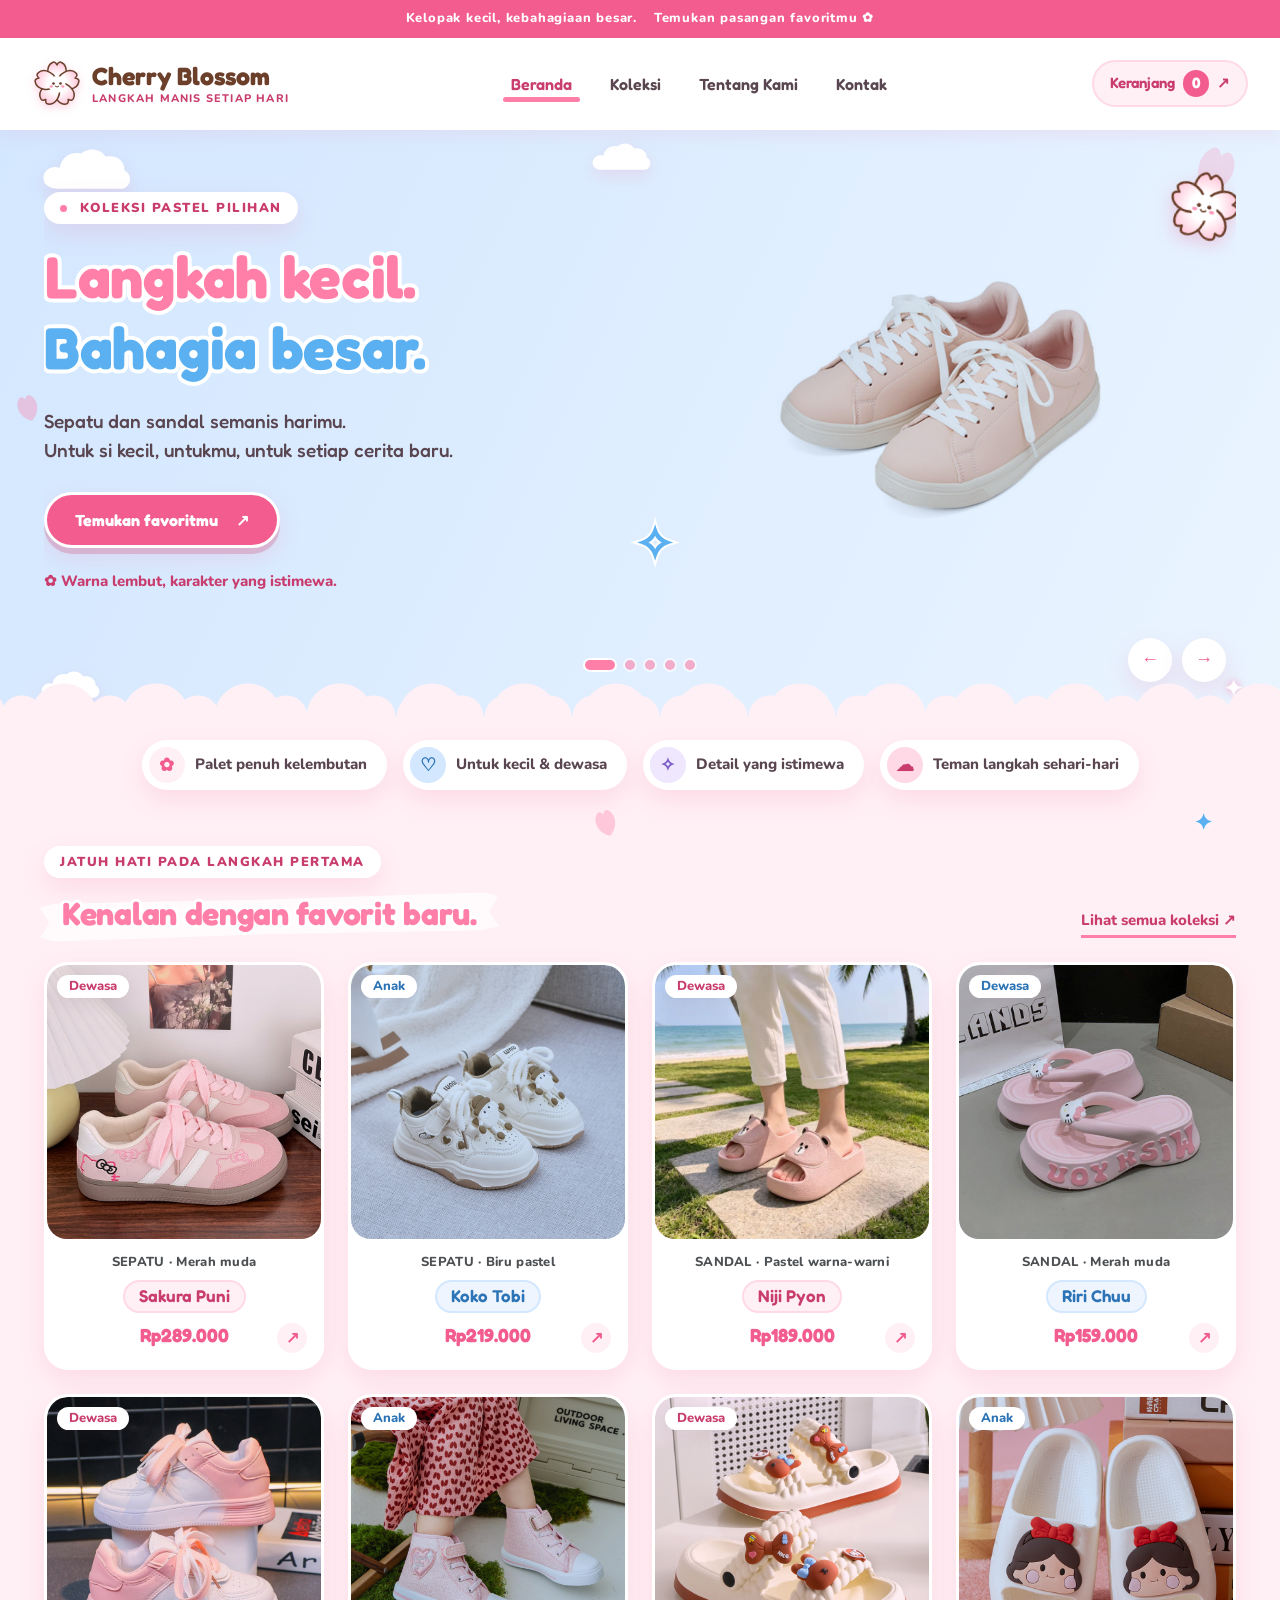
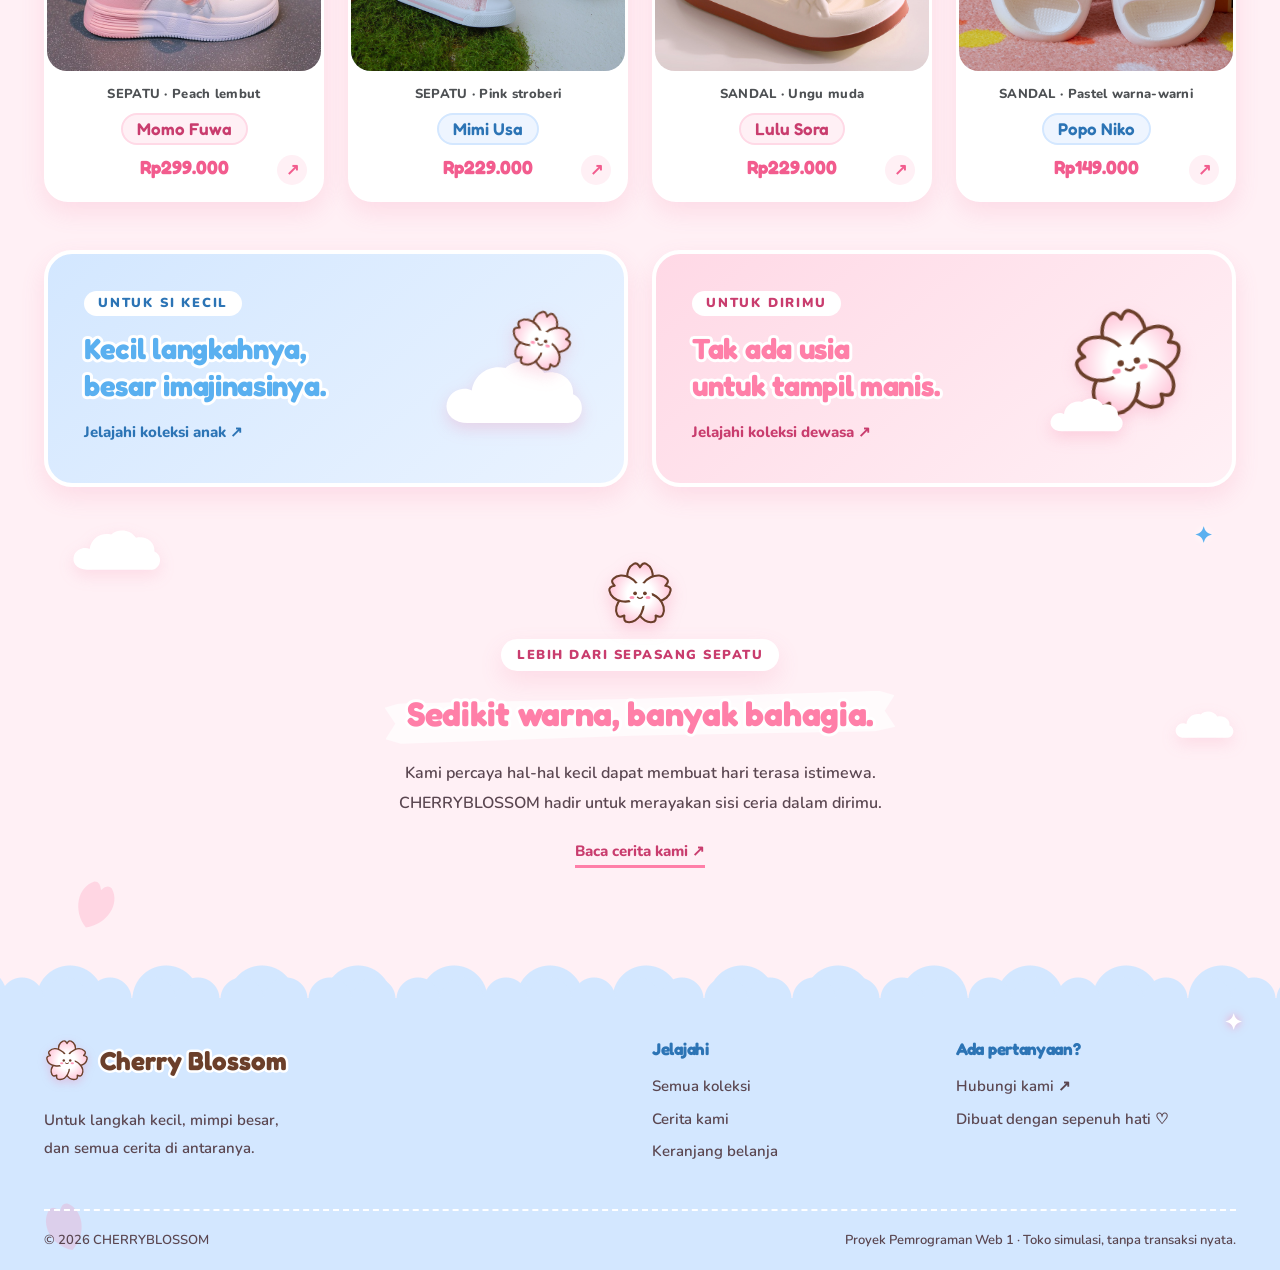
==== index.html @ af5a23c2 "selesai penyederhanaan script" ====
<!doctype html>
<html lang="id">
<head>
    <meta charset="utf-8">
    <meta name="viewport" content="width=device-width, initial-scale=1">
    <meta name="description" content="CHERRYBLOSSOM — koleksi sepatu dan sandal pastel untuk langkah kecil dan besar. Proyek simulasi toko.">
    <title>Beranda | CHERRYBLOSSOM</title>
    <link rel="stylesheet" href="css/bootstrap.min.css">
    <link rel="stylesheet" href="css/style.css">
</head>
<body>
    <a class="skip" href="#utama">Langsung ke konten</a>

    <!-- ===== HEADER ===== -->
    <header>
        <!-- ===== PENGUMUMAN ===== -->
        <div class="announcement">Kelopak kecil, kebahagiaan besar. <span>Temukan pasangan favoritmu ✿</span></div>

        <!-- ===== NAVBAR ===== -->
        <nav class="navbar navbar-expand-lg container">
            <a class="navbar-brand" href="index.html">
                <img class="brand-maskot" src="images/dekor/maskot.svg" alt="" aria-hidden="true">
                <span class="brand-text">Cherry Blossom<span class="brand-sub">LANGKAH MANIS SETIAP HARI</span></span>
            </a>
            <button class="navbar-toggler" type="button" data-bs-toggle="collapse" data-bs-target="#menu" aria-controls="menu" aria-expanded="false" aria-label="Buka menu">
                <span class="navbar-toggler-icon"></span>
            </button>
            <div class="collapse navbar-collapse" id="menu">
                <ul class="navbar-nav mx-auto">
                    <li class="nav-item"><a class="nav-link active" href="index.html" aria-current="page">Beranda</a></li>
                    <li class="nav-item"><a class="nav-link" href="produk.html">Koleksi</a></li>
                    <li class="nav-item"><a class="nav-link" href="tentang.html">Tentang Kami</a></li>
                    <li class="nav-item"><a class="nav-link" href="kontak.html">Kontak</a></li>
                </ul>
                <a class="bag" href="keranjang.html">Keranjang <span id="cart-count">0</span> ↗</a>
            </div>
        </nav>
    </header>

    <main id="utama">

        <!-- ===== HERO / CAROUSEL ===== -->
        <section class="hero-section">
            <!-- Dekorasi hero (hanya hiasan) -->
            <img class="decor decor-awan pos-tl" src="images/dekor/awan.svg" alt="" aria-hidden="true">
            <img class="decor decor-awan kecil pos-bl" src="images/dekor/awan.svg" alt="" aria-hidden="true">
            <img class="decor decor-awan kecil pos-tc" src="images/dekor/awan.svg" alt="" aria-hidden="true">
            <img class="decor decor-kelopak besar pos-tr rot-r" src="images/dekor/kelopak.svg" alt="" aria-hidden="true">
            <img class="decor decor-kelopak pos-ml rot-l" src="images/dekor/kelopak.svg" alt="" aria-hidden="true">
            <span class="decor decor-kilau pos-br tetap-hp" aria-hidden="true">✦</span>

            <div class="container">
                <!-- Carousel Bootstrap: 5 slide, berganti setiap 3,5 detik -->
                <div id="koleksiCarousel" class="carousel slide" data-bs-ride="carousel" data-bs-interval="3500">

                    <!-- Indikator (5 titik di bawah) -->
                    <div class="carousel-indicators">
                        <button type="button" data-bs-target="#koleksiCarousel" data-bs-slide-to="0" class="active" aria-current="true" aria-label="Koleksi pastel"></button>
                        <button type="button" data-bs-target="#koleksiCarousel" data-bs-slide-to="1" aria-label="Sandal warna-warni"></button>
                        <button type="button" data-bs-target="#koleksiCarousel" data-bs-slide-to="2" aria-label="Koleksi anak"></button>
                        <button type="button" data-bs-target="#koleksiCarousel" data-bs-slide-to="3" aria-label="Koleksi dewasa"></button>
                        <button type="button" data-bs-target="#koleksiCarousel" data-bs-slide-to="4" aria-label="Produk terbaru"></button>
                    </div>

                    <div class="carousel-inner">

                        <!-- Slide 1: koleksi pastel -->
                        <div class="carousel-item active">
                            <div class="row align-items-center g-4">
                                <div class="col-md-6 hero-copy text-center text-md-start">
                                    <div class="badge rounded-pill eyebrow"><span></span> KOLEKSI PASTEL PILIHAN</div>
                                    <h1>Langkah kecil.<br><em>Bahagia besar.</em></h1>
                                    <p>Sepatu dan sandal semanis harimu.<br>Untuk si kecil, untukmu, untuk setiap cerita baru.</p>
                                    <a class="btn btn-cherry" href="produk.html">Temukan favoritmu <span>↗</span></a>
                                    <div class="hero-note">✿ Warna lembut, karakter yang istimewa.</div>
                                </div>
                                <div class="col-md-6">
                                    <div class="hero-art">
                                        <img class="flower f1" src="images/dekor/maskot.svg" alt="" aria-hidden="true">
                                        <span class="flower f2" aria-hidden="true">✧</span>
                                        <img class="hero-foto" src="images/banner/hero-1.jpg" alt="Sepatu merah muda dengan tali putih dari koleksi pastel">
                                    </div>
                                </div>
                            </div>
                        </div>

                        <!-- Slide 2: sandal warna-warni -->
                        <div class="carousel-item">
                            <div class="row align-items-center g-4">
                                <div class="col-md-6 hero-copy text-center text-md-start">
                                    <div class="badge rounded-pill eyebrow">UNTUK HARI YANG BERWARNA</div>
                                    <h1>Warna lembut.<br><em>Cerita seru.</em></h1>
                                    <p>Sentuhan pelangi untuk melengkapi<br>momen santaimu yang paling menyenangkan.</p>
                                    <a class="btn btn-cherry" href="detail.html?id=niji-pyon">Kenali Niji Pyon ↗</a>
                                    <div class="hero-note">✿ Teman manis untuk menjelajah.</div>
                                </div>
                                <div class="col-md-6">
                                    <div class="hero-art">
                                        <img class="flower f1" src="images/dekor/maskot.svg" alt="" aria-hidden="true">
                                        <img class="hero-foto" src="images/banner/hero-2.jpg" alt="Sandal dengan tali berwarna pastel">
                                    </div>
                                </div>
                            </div>
                        </div>

                        <!-- Slide 3: koleksi anak -->
                        <div class="carousel-item">
                            <div class="row align-items-center g-4">
                                <div class="col-md-6 hero-copy text-center text-md-start">
                                    <div class="badge rounded-pill eyebrow">UNTUK SI KECIL</div>
                                    <h1>Langkah mungil.<br><em>Petualangan besar.</em></h1>
                                    <p>Sepatu dan sandal ringan untuk si kecil<br>yang tak pernah berhenti bermain.</p>
                                    <a class="btn btn-cherry" href="produk.html?kategori=Anak">Jelajahi koleksi anak ↗</a>
                                    <div class="hero-note">✿ Ukuran 24–34, nyaman dipakai seharian.</div>
                                </div>
                                <div class="col-md-6">
                                    <div class="hero-art">
                                        <img class="flower f1" src="images/dekor/maskot.svg" alt="" aria-hidden="true">
                                        <img class="hero-foto" src="images/banner/hero-3.jpg" alt="Sepatu anak berwarna biru pastel">
                                    </div>
                                </div>
                            </div>
                        </div>

                        <!-- Slide 4: koleksi dewasa -->
                        <div class="carousel-item">
                            <div class="row align-items-center g-4">
                                <div class="col-md-6 hero-copy text-center text-md-start">
                                    <div class="badge rounded-pill eyebrow">UNTUK DIRIMU</div>
                                    <h1>Tampil manis.<br><em>Tanpa batas usia.</em></h1>
                                    <p>Pilihan sepatu dan sandal pastel<br>untuk menemani harimu yang sibuk.</p>
                                    <a class="btn btn-cherry" href="produk.html?kategori=Dewasa">Jelajahi koleksi dewasa ↗</a>
                                    <div class="hero-note">✿ Ukuran 36–40, lembut di setiap langkah.</div>
                                </div>
                                <div class="col-md-6">
                                    <div class="hero-art">
                                        <img class="flower f1" src="images/dekor/maskot.svg" alt="" aria-hidden="true">
                                        <img class="hero-foto" src="images/banner/hero-4.jpg" alt="Sandal dewasa berwarna ungu muda dan merah muda">
                                    </div>
                                </div>
                            </div>
                        </div>

                        <!-- Slide 5: produk terbaru -->
                        <div class="carousel-item">
                            <div class="row align-items-center g-4">
                                <div class="col-md-6 hero-copy text-center text-md-start">
                                    <div class="badge rounded-pill eyebrow">BARU DATANG</div>
                                    <h1>Si imut baru.<br><em>Siap menemani.</em></h1>
                                    <p>Kenalan dengan Riri Chuu, sandal merah muda<br>beraksen mint yang ringan dan menggemaskan.</p>
                                    <a class="btn btn-cherry" href="detail.html?id=riri-chuu">Kenali Riri Chuu ↗</a>
                                    <div class="hero-note">✿ Pendatang baru di koleksi kami.</div>
                                </div>
                                <div class="col-md-6">
                                    <div class="hero-art">
                                        <img class="flower f1" src="images/dekor/maskot.svg" alt="" aria-hidden="true">
                                        <img class="hero-foto" src="images/banner/hero-5.jpg" alt="Sandal merah muda dengan aksen mint">
                                    </div>
                                </div>
                            </div>
                        </div>

                    </div>

                    <!-- Tombol bawaan Bootstrap: slide sebelumnya / berikutnya -->
                    <button class="carousel-control-prev" type="button" data-bs-target="#koleksiCarousel" data-bs-slide="prev">
                        <span aria-hidden="true">←</span>
                        <span class="visually-hidden">Slide sebelumnya</span>
                    </button>
                    <button class="carousel-control-next" type="button" data-bs-target="#koleksiCarousel" data-bs-slide="next">
                        <span aria-hidden="true">→</span>
                        <span class="visually-hidden">Slide berikutnya</span>
                    </button>
                </div>
            </div>
        </section>

        <!-- ===== STRIP KEUNGGULAN (4 label pill) ===== -->
        <section class="d-flex flex-wrap justify-content-center gap-3 px-3 pt-4 pb-2" aria-label="Keunggulan CHERRYBLOSSOM">
            <span class="badge rounded-pill benefit-pill"><span class="benefit-icon" aria-hidden="true">✿</span>Palet penuh kelembutan</span>
            <span class="badge rounded-pill benefit-pill"><span class="benefit-icon" aria-hidden="true">♡</span>Untuk kecil & dewasa</span>
            <span class="badge rounded-pill benefit-pill"><span class="benefit-icon" aria-hidden="true">✧</span>Detail yang istimewa</span>
            <span class="badge rounded-pill benefit-pill"><span class="benefit-icon" aria-hidden="true">☁</span>Teman langkah sehari-hari</span>
        </section>

        <!-- ===== PRODUK UNGGULAN ===== -->
        <section class="container py-5 has-decor">
            <!-- Dekorasi (hanya hiasan) -->
            <img class="decor decor-kelopak pos-tc rot-l" src="images/dekor/kelopak.svg" alt="" aria-hidden="true">
            <span class="decor decor-kilau biru pos-tr" aria-hidden="true">✦</span>

            <div class="section-heading d-flex flex-column flex-md-row justify-content-between align-items-md-end gap-3 mb-4">
                <div>
                    <div class="badge rounded-pill eyebrow">JATUH HATI PADA LANGKAH PERTAMA</div>
                    <h2>Kenalan dengan favorit baru.</h2>
                </div>
                <a class="text-link" href="produk.html">Lihat semua koleksi ↗</a>
            </div>

            <div class="row g-4">

                <!-- Sakura Puni -->
                <article class="col-6 col-md-4 col-lg-3 product-item" data-category="Dewasa" data-jenis="Sepatu" data-name="sakura puni">
                    <div class="card product-card h-100">
                        <a class="product-photo" href="detail.html?id=sakura-puni">
                            <span class="badge rounded-pill product-tag">Dewasa</span>
                            <img src="images/produk/sakura-puni.jpg" alt="Sakura Puni, sepatu dewasa merah muda" loading="lazy">
                        </a>
                        <div class="card-body">
                            <small>SEPATU · Merah muda</small>
                            <h3><a href="detail.html?id=sakura-puni">Sakura Puni</a></h3>
                            <div class="price">Rp289.000</div>
                            <a class="card-arrow" href="detail.html?id=sakura-puni" aria-label="Lihat Sakura Puni">↗</a>
                        </div>
                    </div>
                </article>

                <!-- Koko Tobi -->
                <article class="col-6 col-md-4 col-lg-3 product-item" data-category="Anak" data-jenis="Sepatu" data-name="koko tobi">
                    <div class="card product-card h-100">
                        <a class="product-photo" href="detail.html?id=koko-tobi">
                            <span class="badge rounded-pill product-tag">Anak</span>
                            <img src="images/produk/koko-tobi.jpg" alt="Koko Tobi, sepatu anak biru pastel" loading="lazy">
                        </a>
                        <div class="card-body">
                            <small>SEPATU · Biru pastel</small>
                            <h3><a href="detail.html?id=koko-tobi">Koko Tobi</a></h3>
                            <div class="price">Rp219.000</div>
                            <a class="card-arrow" href="detail.html?id=koko-tobi" aria-label="Lihat Koko Tobi">↗</a>
                        </div>
                    </div>
                </article>

                <!-- Niji Pyon -->
                <article class="col-6 col-md-4 col-lg-3 product-item" data-category="Dewasa" data-jenis="Sandal" data-name="niji pyon">
                    <div class="card product-card h-100">
                        <a class="product-photo" href="detail.html?id=niji-pyon">
                            <span class="badge rounded-pill product-tag">Dewasa</span>
                            <img src="images/produk/niji-pyon.jpg" alt="Niji Pyon, sandal dewasa pastel warna-warni" loading="lazy">
                        </a>
                        <div class="card-body">
                            <small>SANDAL · Pastel warna-warni</small>
                            <h3><a href="detail.html?id=niji-pyon">Niji Pyon</a></h3>
                            <div class="price">Rp189.000</div>
                            <a class="card-arrow" href="detail.html?id=niji-pyon" aria-label="Lihat Niji Pyon">↗</a>
                        </div>
                    </div>
                </article>

                <!-- Riri Chuu -->
                <article class="col-6 col-md-4 col-lg-3 product-item" data-category="Dewasa" data-jenis="Sandal" data-name="riri chuu">
                    <div class="card product-card h-100">
                        <a class="product-photo" href="detail.html?id=riri-chuu">
                            <span class="badge rounded-pill product-tag">Dewasa</span>
                            <img src="images/produk/riri-chuu.jpg" alt="Riri Chuu, sandal dewasa merah muda" loading="lazy">
                        </a>
                        <div class="card-body">
                            <small>SANDAL · Merah muda</small>
                            <h3><a href="detail.html?id=riri-chuu">Riri Chuu</a></h3>
                            <div class="price">Rp159.000</div>
                            <a class="card-arrow" href="detail.html?id=riri-chuu" aria-label="Lihat Riri Chuu">↗</a>
                        </div>
                    </div>
                </article>

                <!-- Momo Fuwa -->
                <article class="col-6 col-md-4 col-lg-3 product-item" data-category="Dewasa" data-jenis="Sepatu" data-name="momo fuwa">
                    <div class="card product-card h-100">
                        <a class="product-photo" href="detail.html?id=momo-fuwa">
                            <span class="badge rounded-pill product-tag">Dewasa</span>
                            <img src="images/produk/momo-fuwa.jpg" alt="Momo Fuwa, sepatu dewasa peach lembut" loading="lazy">
                        </a>
                        <div class="card-body">
                            <small>SEPATU · Peach lembut</small>
                            <h3><a href="detail.html?id=momo-fuwa">Momo Fuwa</a></h3>
                            <div class="price">Rp299.000</div>
                            <a class="card-arrow" href="detail.html?id=momo-fuwa" aria-label="Lihat Momo Fuwa">↗</a>
                        </div>
                    </div>
                </article>

                <!-- Mimi Usa -->
                <article class="col-6 col-md-4 col-lg-3 product-item" data-category="Anak" data-jenis="Sepatu" data-name="mimi usa">
                    <div class="card product-card h-100">
                        <a class="product-photo" href="detail.html?id=mimi-usa">
                            <span class="badge rounded-pill product-tag">Anak</span>
                            <img src="images/produk/mimi-usa.jpg" alt="Mimi Usa, sepatu anak pink stroberi" loading="lazy">
                        </a>
                        <div class="card-body">
                            <small>SEPATU · Pink stroberi</small>
                            <h3><a href="detail.html?id=mimi-usa">Mimi Usa</a></h3>
                            <div class="price">Rp229.000</div>
                            <a class="card-arrow" href="detail.html?id=mimi-usa" aria-label="Lihat Mimi Usa">↗</a>
                        </div>
                    </div>
                </article>

                <!-- Lulu Sora -->
                <article class="col-6 col-md-4 col-lg-3 product-item" data-category="Dewasa" data-jenis="Sandal" data-name="lulu sora">
                    <div class="card product-card h-100">
                        <a class="product-photo" href="detail.html?id=lulu-sora">
                            <span class="badge rounded-pill product-tag">Dewasa</span>
                            <img src="images/produk/lulu-sora.jpg" alt="Lulu Sora, sandal dewasa ungu muda" loading="lazy">
                        </a>
                        <div class="card-body">
                            <small>SANDAL · Ungu muda</small>
                            <h3><a href="detail.html?id=lulu-sora">Lulu Sora</a></h3>
                            <div class="price">Rp229.000</div>
                            <a class="card-arrow" href="detail.html?id=lulu-sora" aria-label="Lihat Lulu Sora">↗</a>
                        </div>
                    </div>
                </article>

                <!-- Popo Niko -->
                <article class="col-6 col-md-4 col-lg-3 product-item" data-category="Anak" data-jenis="Sandal" data-name="popo niko">
                    <div class="card product-card h-100">
                        <a class="product-photo" href="detail.html?id=popo-niko">
                            <span class="badge rounded-pill product-tag">Anak</span>
                            <img src="images/produk/popo-niko.jpg" alt="Popo Niko, sandal anak pastel warna-warni" loading="lazy">
                        </a>
                        <div class="card-body">
                            <small>SANDAL · Pastel warna-warni</small>
                            <h3><a href="detail.html?id=popo-niko">Popo Niko</a></h3>
                            <div class="price">Rp149.000</div>
                            <a class="card-arrow" href="detail.html?id=popo-niko" aria-label="Lihat Popo Niko">↗</a>
                        </div>
                    </div>
                </article>

            </div>
        </section>

        <!-- ===== KATEGORI ANAK / DEWASA ===== -->
        <section class="container pb-4">
            <div class="row g-4">

                <!-- Kartu Anak (biru) -->
                <div class="col-md-6">
                    <a href="produk.html?kategori=Anak" class="category blue d-flex justify-content-between align-items-center h-100">
                        <div>
                            <span class="badge rounded-pill">UNTUK SI KECIL</span>
                            <h2>Kecil langkahnya,<br>besar imajinasinya.</h2>
                            <p>Jelajahi koleksi anak ↗</p>
                        </div>
                        <!-- Hiasan: awan besar + maskot kecil -->
                        <span class="category-art" aria-hidden="true">
                            <img class="category-awan" src="images/dekor/awan.svg" alt="" aria-hidden="true">
                            <img class="category-maskot" src="images/dekor/maskot.svg" alt="" aria-hidden="true">
                        </span>
                    </a>
                </div>

                <!-- Kartu Dewasa (pink) -->
                <div class="col-md-6">
                    <a href="produk.html?kategori=Dewasa" class="category pink d-flex justify-content-between align-items-center h-100">
                        <div>
                            <span class="badge rounded-pill">UNTUK DIRIMU</span>
                            <h2>Tak ada usia<br>untuk tampil manis.</h2>
                            <p>Jelajahi koleksi dewasa ↗</p>
                        </div>
                        <!-- Hiasan: maskot besar + awan kecil -->
                        <span class="category-art" aria-hidden="true">
                            <img class="category-maskot" src="images/dekor/maskot.svg" alt="" aria-hidden="true">
                            <img class="category-awan" src="images/dekor/awan.svg" alt="" aria-hidden="true">
                        </span>
                    </a>
                </div>

            </div>
        </section>

        <!-- ===== CERITA SINGKAT ===== -->
        <section class="story-teaser container has-decor text-center pt-5">
            <!-- Dekorasi (hanya hiasan) -->
            <img class="decor decor-awan pos-tl" src="images/dekor/awan.svg" alt="" aria-hidden="true">
            <img class="decor decor-awan kecil pos-mr" src="images/dekor/awan.svg" alt="" aria-hidden="true">
            <img class="decor decor-kelopak besar pos-bl rot-r" src="images/dekor/kelopak.svg" alt="" aria-hidden="true">
            <span class="decor decor-kilau biru pos-tr" aria-hidden="true">✦</span>

            <img class="story-maskot" src="images/dekor/maskot.svg" alt="" aria-hidden="true">
            <div class="badge rounded-pill eyebrow">LEBIH DARI SEPASANG SEPATU</div>
            <h2>Sedikit warna, banyak bahagia.</h2>
            <p>Kami percaya hal-hal kecil dapat membuat hari terasa istimewa.<br>CHERRYBLOSSOM hadir untuk merayakan sisi ceria dalam dirimu.</p>
            <a class="text-link" href="tentang.html">Baca cerita kami ↗</a>
        </section>

    </main>

    <!-- ===== FOOTER ===== -->
    <footer>
        <!-- Dekorasi (hanya hiasan) -->
        <span class="decor decor-kilau pos-tr" aria-hidden="true">✦</span>
        <img class="decor decor-kelopak besar pos-bl rot-l" src="images/dekor/kelopak.svg" alt="" aria-hidden="true">
        <div class="container">
            <div class="row gy-4">
                <div class="col-md-6">
                    <a class="footer-brand" href="index.html">
                        <img class="brand-maskot" src="images/dekor/maskot.svg" alt="" aria-hidden="true">
                        <span class="brand-text">Cherry Blossom</span>
                    </a>
                    <p>Untuk langkah kecil, mimpi besar,<br>dan semua cerita di antaranya.</p>
                </div>
                <div class="col-6 col-md-3">
                    <h2>Jelajahi</h2>
                    <a href="produk.html">Semua koleksi</a>
                    <a href="tentang.html">Cerita kami</a>
                    <a href="keranjang.html">Keranjang belanja</a>
                </div>
                <div class="col-6 col-md-3">
                    <h2>Ada pertanyaan?</h2>
                    <a href="kontak.html">Hubungi kami ↗</a>
                    <span>Dibuat dengan sepenuh hati ♡</span>
                </div>
            </div>
            <div class="footer-bottom d-flex flex-column flex-md-row justify-content-between gap-2">
                <span>© 2026 CHERRYBLOSSOM</span>
                <span>Proyek Pemrograman Web 1 · Toko simulasi, tanpa transaksi nyata.</span>
            </div>
        </div>
    </footer>

    <!-- ===== SCRIPT ===== -->
    <script src="js/bootstrap.bundle.min.js"></script>
    <script src="js/script.js"></script>
</body>
</html>
---- css/style.css ----
/* =========================================================
   STYLE.CSS — Gaya CHERRYBLOSSOM
   Tata letak (grid, kolom, jarak) memakai Bootstrap.
   File ini hanya mengatur warna, huruf, sudut bulat, bayangan,
   dan hiasan (awan, kelopak, maskot) agar sesuai tema pastel.
   ========================================================= */

/* Memuat font lokal (Fredoka & Nunito) */
@import url('fonts.css');


/* ===== 1. PALET WARNA ===== */
:root {
    --pink-bg: #FFD9E6;      /* latar utama */
    --pink-soft: #FFF0F5;    /* latar lembut */
    --pink: #FF7FA8;         /* aksen utama, judul */
    --pink-strong: #F25C8E;  /* tombol, harga */
    --blue-sky: #D3E7FF;     /* latar biru langit */
    --blue: #5AB0F0;         /* aksen kedua */
    --lilac: #CDBBF5;        /* aksen tambahan */
    --brown: #6B3F2A;        /* logo */
    --text: #5A4650;         /* teks isi */
    --white: #FFFFFF;

    /* Warna lebih tua untuk teks kecil agar mudah dibaca */
    --pink-deep: #C93D6E;
    --blue-deep: #2C74B5;

    /* Bayangan yang sering dipakai */
    --shadow-pink: 0 10px 24px rgba(242, 92, 142, .14);
    --shadow-soft: 0 6px 16px rgba(90, 70, 80, .08);
}


/* ===== 2. DASAR ===== */
body {
    font-family: 'Nunito', sans-serif;
    font-weight: 600;
    font-size: 1rem;
    color: var(--text);
    /* Latar pink yang memudar ke pink lembut */
    background: var(--pink-soft) linear-gradient(180deg, var(--pink-bg) 0, var(--pink-soft) 520px) no-repeat;
}

a {
    color: inherit;
    text-decoration: none;
}

a:hover {
    color: var(--pink-deep);
}

p {
    line-height: 1.85;
    color: var(--text);
}

/* Garis fokus saat memakai keyboard (Tab) */
a:focus-visible,
button:focus-visible,
.btn:focus-visible {
    outline: 3px solid var(--pink-deep);
    outline-offset: 3px;
}

.container {
    max-width: 1216px;
}


/* ===== 3. JUDUL GAYA STIKER =====
   Huruf Fredoka tebal + outline putih (text-stroke).
   paint-order membuat outline digambar di belakang huruf. */
h1,
h2,
h3,
.btn {
    font-family: 'Fredoka', 'Nunito', sans-serif;
}

h1,
h2 {
    font-weight: 700;
    color: var(--pink);
    letter-spacing: -.3px;
    -webkit-text-stroke: 6px var(--white);
    paint-order: stroke fill;
}

h1 {
    font-size: clamp(2.25rem, 4vw, 3.625rem);
    line-height: 1.2;
}

h2 {
    font-size: 2.125rem;
    line-height: 1.25;
}

h3 {
    font-weight: 600;
    color: var(--text);
}

/* Bagian kedua judul (<em>) berwarna biru */
h1 em,
h2 em {
    font-style: normal;
    color: var(--blue);
}

/* Judul kecil di dalam kartu tidak memakai outline */
.summary h2,
.detail-extra h2,
.cart-row h2,
footer h2,
.empty-state h2 {
    -webkit-text-stroke: 0;
}


/* ===== 4. LABEL PILL, TOMBOL, TAUTAN ===== */

/* Eyebrow: label kecil di atas judul (dipakai bersama class "badge rounded-pill") */
.eyebrow {
    background: var(--white);
    color: var(--pink-deep);
    padding: 7px 16px;
    font-size: 0.8125rem;
    font-weight: 900;
    letter-spacing: 1.5px;
    line-height: 1.4;
    white-space: normal;
    margin-bottom: 18px;
    box-shadow: var(--shadow-pink);
}

/* Titik pink kecil di dalam eyebrow */
.eyebrow span {
    display: inline-block;
    background: var(--pink);
    border-radius: 50%;
    width: 7px;
    height: 7px;
    margin-right: 7px;
}

/* Tombol utama pink berbentuk pill */
.btn-cherry {
    background: var(--pink-strong);
    color: var(--white);
    border: 3px solid var(--white);
    border-radius: 50px;
    padding: 13px 28px;
    font-size: 1rem;
    font-weight: 700;
    box-shadow: 0 6px 0 rgba(201, 61, 110, .25), var(--shadow-pink);
}

.btn-cherry:hover,
.btn-cherry:focus-visible {
    background: var(--pink-deep);
    color: var(--white);
    border-color: var(--white);
}

.btn-cherry:disabled {
    background: var(--pink);
    border-color: var(--white);
    opacity: .6;
}

.btn-cherry span {
    margin-left: 14px;
}

/* Tautan teks dengan garis bawah pink */
.text-link {
    display: inline-block;
    font-size: 0.9375rem;
    font-weight: 800;
    color: var(--pink-deep);
    border-bottom: 3px solid var(--pink);
    padding-bottom: 3px;
}


/* ===== 5. DEKORASI (awan, kelopak, kilauan ✦) =====
   Gambar hiasan diletakkan di sudut section dengan position absolute.
   z-index -1 membuatnya berada di belakang konten. */
.has-decor {
    position: relative;
    isolation: isolate;
}

.decor {
    position: absolute;
    pointer-events: none;
    z-index: -1;
}

/* Awan */
.decor-awan {
    width: 96px;
    filter: drop-shadow(0 6px 8px rgba(242, 92, 142, .14));
}

.decor-awan.kecil {
    width: 64px;
}

/* Kelopak (dibuat transparan) */
.decor-kelopak {
    width: 30px;
    opacity: .35;
}

.decor-kelopak.besar {
    width: 54px;
    opacity: .22;
}

/* Kilauan ✦ (teks) */
.decor-kilau {
    font-size: 1.375rem;
    line-height: 1;
    color: var(--white);
    text-shadow: 0 0 8px rgba(255, 127, 168, .7);
}

.decor-kilau.biru {
    color: var(--blue);
    text-shadow: 0 0 8px rgba(255, 255, 255, .9);
}

/* Posisi hiasan: t = atas, b = bawah, m = tengah, l = kiri, r = kanan, c = tengah */
.pos-tl { top: 14px; left: 3%; }
.pos-tr { top: 14px; right: 3%; }
.pos-bl { bottom: 16px; left: 3%; }
.pos-br { bottom: 16px; right: 3%; }
.pos-tc { top: 10px; left: 46%; }
.pos-ml { top: 45%; left: 1%; }
.pos-mr { top: 45%; right: 1%; }

/* Kemiringan hiasan */
.rot-l { transform: rotate(-18deg); }
.rot-r { transform: rotate(22deg); }


/* ===== 6. HEADER: PENGUMUMAN & NAVBAR ===== */

/* Header tetap menempel di atas saat halaman di-scroll */
header {
    position: sticky;
    top: 0;
    z-index: 1030;
    background: var(--white);
    box-shadow: 0 4px 18px rgba(242, 92, 142, .10);
}

/* Agar tautan "Langsung ke konten" tidak tertutup header */
#utama {
    scroll-margin-top: 140px;
}

/* Bar pengumuman pink */
.announcement {
    text-align: center;
    background: var(--pink-strong);
    color: var(--white);
    font-size: 0.8125rem;
    font-weight: 800;
    letter-spacing: .8px;
    padding: 9px 10px;
}

.announcement span {
    margin-left: 12px;
}

.navbar {
    min-height: 92px;
}

/* Logo: maskot + tulisan "Cherry Blossom" */
.navbar-brand,
.footer-brand {
    display: inline-flex;
    align-items: center;
    gap: 10px;
    font-family: 'Fredoka', 'Nunito', sans-serif;
    font-weight: 700;
    color: var(--brown);
}

.navbar-brand:hover,
.footer-brand:hover {
    color: var(--brown);
}

.brand-maskot {
    width: 50px;
    filter: drop-shadow(0 3px 4px rgba(242, 92, 142, .25));
}

.brand-text {
    font-size: 1.5625rem;
    line-height: 1.05;
    -webkit-text-stroke: 5px var(--white);
    paint-order: stroke fill;
}

/* Slogan kecil di bawah logo */
.brand-sub {
    display: block;
    font-family: 'Nunito', sans-serif;
    font-size: 0.6875rem;
    font-weight: 800;
    letter-spacing: 1.2px;
    margin-top: 4px;
    color: var(--pink-deep);
    -webkit-text-stroke: 0;
}

.navbar-nav {
    gap: 22px;
}

.navbar .nav-link {
    position: relative;
    font-family: 'Fredoka', 'Nunito', sans-serif;
    font-size: 1rem;
    font-weight: 600;
    color: var(--text);
}

.navbar .nav-link:hover,
.navbar .nav-link.active {
    color: var(--pink-deep);
}

/* Garis pink membulat di bawah menu yang aktif */
.navbar .nav-link.active::after {
    content: "";
    position: absolute;
    left: 0;
    right: 0;
    bottom: 2px;
    height: 5px;
    border-radius: 5px;
    background: var(--pink);
}

.navbar-toggler {
    border: 2px solid var(--pink-bg);
    border-radius: 14px;
}

/* Tombol keranjang + angka jumlah barang */
.bag {
    display: inline-flex;
    align-items: center;
    font-family: 'Fredoka', 'Nunito', sans-serif;
    font-size: 0.9375rem;
    font-weight: 600;
    background: var(--pink-soft);
    border: 2px solid var(--pink-bg);
    border-radius: 50px;
    padding: 8px 16px;
    color: var(--pink-deep);
}

.bag span {
    min-width: 26px;
    background: var(--pink-strong);
    color: var(--white);
    padding: 2px 8px;
    border-radius: 50px;
    margin: 0 8px;
    text-align: center;
    font-weight: 700;
}


/* ===== 7. HERO / CAROUSEL (beranda) ===== */
.hero-section {
    position: relative;
    isolation: isolate;
    overflow: hidden;
    /* Gradasi biru langit ke biru muda */
    background: linear-gradient(115deg, var(--blue-sky) 0%, #EAF4FF 100%);
    padding-bottom: 26px;
}

/* Tepi bawah hero bergelombang seperti awan (lingkaran berderet) */
.hero-section::after {
    content: "";
    position: absolute;
    left: 0;
    right: 0;
    bottom: -1px;
    height: 34px;
    background:
        radial-gradient(circle at 50% 100%, var(--pink-soft) 21px, transparent 22px) 0 100% / 44px 22px repeat-x,
        radial-gradient(circle at 50% 100%, var(--pink-soft) 33px, transparent 34px) 18px 100% / 92px 34px repeat-x;
    z-index: 1;
    pointer-events: none;
}

/* Ruang di bawah slide untuk indikator & tombol */
.hero-section .carousel {
    padding-bottom: 64px;
}

/* Tinggi minimal setiap slide agar tidak "melompat" saat berganti */
.hero-section .carousel-item > .row {
    min-height: 520px;
    padding-top: 30px;
}

.hero-copy h1 {
    font-size: clamp(2.625rem, 4.6vw, 4.125rem);
    -webkit-text-stroke: 8px var(--white);
    margin-bottom: 22px;
}

.hero-copy p {
    font-family: 'Fredoka', 'Nunito', sans-serif;
    font-size: 1.1875rem;
    line-height: 1.55;
    font-weight: 500;
    margin-bottom: 28px;
}

.hero-note {
    font-size: 0.9375rem;
    font-weight: 800;
    color: var(--pink-deep);
    margin-top: 22px;
}

/* Wadah gambar slide */
.hero-art {
    position: relative;
    height: 420px;
}

/* Foto produk di slide (latar putih foto membaur dengan biru) */
.hero-foto {
    position: absolute;
    left: 6%;
    top: 7%;
    width: 88%;
    height: 86%;
    object-fit: contain;
    mix-blend-mode: multiply;
}

/* Maskot di pojok kanan atas & bintang ✧ */
.flower {
    position: absolute;
    z-index: 2;
}

.f1 {
    right: -6px;
    top: -14px;
    width: 76px;
    transform: rotate(14deg);
    filter: drop-shadow(0 6px 8px rgba(242, 92, 142, .25));
}

.f2 {
    font-size: 3rem;
    bottom: 22px;
    left: -18px;
    color: var(--blue);
    -webkit-text-stroke: 4px var(--white);
    paint-order: stroke fill;
}

/* Indikator carousel: titik pink, yang aktif lebih panjang */
.hero-section .carousel-indicators {
    margin-bottom: 18px;
}

.hero-section .carousel-indicators [data-bs-target] {
    width: 10px;
    height: 10px;
    border: 2px solid var(--white);
    border-radius: 50%;
    background: var(--pink);
    opacity: .6;
}

.hero-section .carousel-indicators .active {
    width: 30px;
    border-radius: 10px;
    opacity: 1;
}

/* Tombol bawaan Bootstrap (prev/next) dibuat bulat putih di kanan bawah */
.carousel-control-prev,
.carousel-control-next {
    top: auto;
    bottom: 8px;
    width: 44px;
    height: 44px;
    border-radius: 50%;
    background: var(--white);
    color: var(--pink-strong);
    font-size: 1.125rem;
    font-weight: 800;
    opacity: 1;
    box-shadow: var(--shadow-pink);
}

.carousel-control-prev {
    left: auto;
    right: 64px;
}

.carousel-control-next {
    right: 10px;
}

.carousel-control-prev:hover,
.carousel-control-prev:focus,
.carousel-control-next:hover,
.carousel-control-next:focus {
    color: var(--pink-deep);
    opacity: 1;
}


/* ===== 8. LABEL KEUNGGULAN (badge pill) ===== */
.benefit-pill {
    display: inline-flex;
    align-items: center;
    gap: 10px;
    background: var(--white);
    color: var(--text);
    padding: 7px 20px 7px 7px;
    font-size: 0.9375rem;
    font-weight: 800;
    box-shadow: var(--shadow-pink);
}

/* Ikon bulat berwarna */
.benefit-icon {
    display: inline-flex;
    align-items: center;
    justify-content: center;
    width: 36px;
    height: 36px;
    border-radius: 50%;
    font-size: 1.125rem;
    background: var(--pink-soft);
    color: var(--pink-strong);
}

.benefit-pill:nth-child(2) .benefit-icon {
    background: var(--blue-sky);
    color: var(--blue-deep);
}

.benefit-pill:nth-child(3) .benefit-icon {
    background: #EEE7FD;
    color: #7A5BC7;
}

.benefit-pill:nth-child(4) .benefit-icon {
    background: var(--pink-bg);
    color: var(--pink-deep);
}


/* ===== 9. JUDUL SECTION BERSELOTIP ===== */
.section-heading .eyebrow {
    margin-bottom: 12px;
}

.section-heading h2 {
    font-size: 2rem;
    margin: 0;
}

/* Judul berada di atas "selotip" putih semi-transparan */
.section-heading h2,
.story-teaser h2 {
    position: relative;
    display: table;   /* selebar teks, tapi tetap di baris sendiri */
    padding: 4px 18px;
    z-index: 0;
}

.section-heading h2::before,
.story-teaser h2::before {
    content: "";
    position: absolute;
    inset: 8px -4px 2px;
    background: rgba(255, 255, 255, .72);
    transform: rotate(-1.5deg);
    z-index: -1;
    /* Tepi bergerigi seperti selotip yang disobek */
    clip-path: polygon(0 10%, 3% 0, 50% 4%, 97% 0, 100% 12%, 98% 50%, 100% 90%, 96% 100%, 50% 95%, 3% 100%, 0 88%, 2% 50%);
}


/* ===== 10. KARTU PRODUK ===== */
.product-card {
    background: var(--white);
    border: 3px solid var(--white);
    border-radius: 24px;
    overflow: hidden;
    box-shadow: var(--shadow-pink);
    transition: transform .25s;
}

/* Kartu naik sedikit saat disentuh mouse */
.product-card:hover {
    transform: translateY(-6px);
}

/* Foto persegi, latar pink & biru bergantian */
.product-photo {
    position: relative;
    display: block;
    background: var(--pink-soft);
    border-radius: 20px;
    overflow: hidden;
    aspect-ratio: 1 / 1;
}

.product-item:nth-child(even) .product-photo {
    background: var(--blue-sky);
}

.product-photo img {
    width: 100%;
    height: 100%;
    object-fit: cover;
    mix-blend-mode: multiply;
}

/* Tag Dewasa/Anak (badge pill) */
.product-tag {
    position: absolute;
    left: 10px;
    top: 10px;
    background: var(--white);
    color: var(--pink-deep);
    padding: 5px 12px;
    font-size: 0.8125rem;
    font-weight: 800;
    box-shadow: var(--shadow-soft);
    z-index: 1;
}

.product-item:nth-child(even) .product-tag {
    color: var(--blue-deep);
}

.card-body {
    position: relative;
    padding: 14px 16px 18px;
    text-align: center;
}

/* Info kecil: "SEPATU · Merah muda" */
.card-body small {
    display: block;
    font-size: 0.8125rem;
    font-weight: 800;
    letter-spacing: .3px;
    opacity: .8;
}

/* Nama produk di dalam pill */
.card-body h3 {
    font-size: 1.0625rem;
    margin: 8px 0;
}

.card-body h3 a {
    display: inline-block;
    background: var(--pink-soft);
    border: 2px solid var(--pink-bg);
    color: var(--pink-deep);
    border-radius: 50px;
    padding: 4px 14px;
}

.product-item:nth-child(even) .card-body h3 a {
    background: #EEF5FF;
    border-color: var(--blue-sky);
    color: var(--blue-deep);
}

.price {
    font-family: 'Fredoka', 'Nunito', sans-serif;
    font-size: 1.1875rem;
    font-weight: 700;
    color: var(--pink-strong);
}

/* Tombol panah bulat di pojok kartu */
.card-arrow {
    position: absolute;
    bottom: 14px;
    right: 14px;
    background: var(--pink-soft);
    color: var(--pink-strong);
    border-radius: 50%;
    width: 30px;
    height: 30px;
    text-align: center;
    line-height: 30px;
    font-weight: 800;
}

.card-arrow:hover {
    background: var(--pink-strong);
    color: var(--white);
}


/* ===== 11. KARTU KATEGORI ANAK (biru) / DEWASA (pink) ===== */
.category {
    gap: 16px;
    padding: 36px;
    border: 4px solid var(--white);
    border-radius: 28px;
    overflow: hidden;
    box-shadow: var(--shadow-pink);
}

.category.blue {
    background: linear-gradient(140deg, var(--blue-sky), #EAF3FF);
}

.category.pink {
    background: linear-gradient(140deg, var(--pink-bg), var(--pink-soft));
}

/* Label kecil "UNTUK SI KECIL" (badge pill) */
.category .badge {
    background: var(--white);
    color: var(--pink-deep);
    padding: 6px 14px;
    font-size: 0.8125rem;
    font-weight: 900;
    letter-spacing: 1.8px;
}

.category.blue .badge {
    color: var(--blue-deep);
}

.category h2 {
    font-size: 1.8125rem;
    margin: 15px 0;
}

.category.blue h2 {
    color: var(--blue);
}

.category p {
    font-size: 0.9375rem;
    font-weight: 800;
    margin: 0;
    color: var(--pink-deep);
}

.category.blue p {
    color: var(--blue-deep);
}

/* Gambar awan + maskot di kanan kartu */
.category-art {
    position: relative;
    flex-shrink: 0;
    width: 150px;
    height: 130px;
}

.category-awan,
.category-maskot {
    position: absolute;
    filter: drop-shadow(0 6px 8px rgba(242, 92, 142, .2));
}

/* Anak: awan besar, maskot kecil */
.blue .category-awan {
    width: 150px;
    bottom: 6px;
    left: 0;
}

.blue .category-maskot {
    width: 66px;
    top: 4px;
    right: 14px;
    transform: rotate(14deg);
}

/* Dewasa: maskot besar, awan kecil */
.pink .category-maskot {
    width: 118px;
    top: 0;
    right: 8px;
    transform: rotate(-10deg);
}

.pink .category-awan {
    width: 80px;
    bottom: 0;
    left: 0;
}


/* ===== 12. CERITA SINGKAT (beranda) ===== */
.story-teaser {
    padding-bottom: 80px;
}

.story-maskot {
    display: block;
    width: 70px;
    margin: 0 auto 10px;
    filter: drop-shadow(0 6px 8px rgba(242, 92, 142, .25));
}

.story-teaser h2 {
    margin-left: auto;
    margin-right: auto;
}

.story-teaser p {
    margin: 20px 0;
}


/* ===== 13. FOOTER (langit biru dengan tepi awan) ===== */
footer {
    position: relative;
    isolation: isolate;
    background: var(--blue-sky);
    padding: 40px 0 0;
    margin-top: 50px;
}

/* Tepi atas footer berbentuk deretan awan */
footer::before {
    content: "";
    position: absolute;
    left: 0;
    right: 0;
    top: -33px;
    height: 34px;
    background:
        radial-gradient(circle at 50% 100%, var(--blue-sky) 21px, transparent 22px) 0 100% / 44px 22px repeat-x,
        radial-gradient(circle at 50% 100%, var(--blue-sky) 33px, transparent 34px) 22px 100% / 96px 34px repeat-x;
    pointer-events: none;
}

.footer-brand .brand-maskot {
    width: 46px;
}

.footer-brand .brand-text {
    font-size: 1.625rem;
}

footer p {
    font-size: 0.9375rem;
    margin-top: 16px;
}

footer h2 {
    font-size: 1.0625rem;
    color: var(--blue-deep);
    margin-bottom: 16px;
}

/* Link footer ditumpuk ke bawah */
footer .col-6 a,
footer .col-6 span {
    display: block;
    font-size: 0.9375rem;
    margin-bottom: 10px;
}

.footer-bottom {
    border-top: 2px dashed var(--white);
    padding: 20px 0;
    margin-top: 30px;
    font-size: 0.8125rem;
}


/* ===== 14. PEMBUKA HALAMAN (selain beranda) ===== */
.page-intro h1 {
    font-size: 2.875rem;
    -webkit-text-stroke: 7px var(--white);
}

.page-intro p {
    margin-top: 16px;
}


/* ===== 15. KATALOG: FILTER & PENCARIAN (produk.html) ===== */
.catalog-toolbar {
    margin-left: 0;
    margin-right: 0;
    padding: 12px 12px 20px;
    background: var(--white);
    border-radius: 24px;
    box-shadow: var(--shadow-pink);
}

/* Tombol filter (dipakai bersama class "btn rounded-pill") */
.filter {
    border-width: 2px;
    padding: 8px 20px;
    font-size: 0.9375rem;
    font-weight: 600;
}

/* Filter kategori: pink */
.filter-kategori {
    background: var(--pink-soft);
    border-color: var(--pink-bg);
    color: var(--pink-deep);
}

.filter-kategori:hover,
.filter-kategori:focus-visible {
    background: var(--pink-bg);
    border-color: var(--pink-bg);
    color: var(--pink-deep);
}

.filter-kategori.active {
    background: var(--pink-strong);
    border-color: var(--pink-strong);
    color: var(--white);
}

/* Filter jenis: biru */
.filter-jenis {
    background: #EEF5FF;
    border-color: var(--blue-sky);
    color: var(--blue-deep);
}

.filter-jenis:hover,
.filter-jenis:focus-visible {
    background: var(--blue-sky);
    border-color: var(--blue-sky);
    color: var(--blue-deep);
}

.filter-jenis.active {
    background: var(--blue);
    border-color: var(--blue);
    color: var(--white);
}

.search-label {
    color: var(--pink-deep);
}


/* ===== 16. FORM (input membulat, fokus pink) ===== */
.form-control,
.form-select {
    border: 2px solid var(--pink-bg);
    border-radius: 18px;
    padding: 11px 16px;
    font-size: 1rem;
    font-weight: 600;
    color: var(--text);
}

.form-control:focus,
.form-select:focus {
    border-color: var(--pink);
    box-shadow: 0 0 0 4px rgba(255, 127, 168, .25);
}

.form-label,
.form-check-label {
    font-size: 0.9375rem;
    font-weight: 800;
}

.form-check-input {
    border: 2px solid var(--pink);
}

.form-check-input:checked {
    background-color: var(--pink-strong);
    border-color: var(--pink-strong);
}

.muted,
.demo-note {
    font-size: 0.9375rem;
}

.demo-note {
    margin-top: 35px;
}

/* Pesan hasil (berhasil ditambahkan, form terkirim, dll.) */
.status-message {
    margin-top: 16px;
    font-size: 0.9375rem;
    font-weight: 800;
    color: var(--blue-deep);
}


/* ===== 17. DETAIL PRODUK (detail.html) ===== */

/* Breadcrumb Bootstrap dibuat pill putih */
.breadcrumb-small {
    display: inline-flex;
    background: var(--white);
    border-radius: 50px;
    padding: 6px 16px;
    font-size: 0.9375rem;
    box-shadow: var(--shadow-soft);
}

.breadcrumb-small a {
    color: var(--pink-deep);
}

.breadcrumb-small .active {
    color: var(--text);
}

.detail-photo {
    border-radius: 32px;
    border: 6px solid var(--white);
    background: var(--blue-sky);
    aspect-ratio: 1 / 1;
    overflow: hidden;
    box-shadow: var(--shadow-pink);
}

.detail-photo img {
    width: 100%;
    height: 100%;
    object-fit: cover;
    mix-blend-mode: multiply;
}

.detail-price {
    font-family: 'Fredoka', 'Nunito', sans-serif;
    font-size: 1.625rem;
    font-weight: 700;
    color: var(--pink-strong);
    margin: 14px 0;
}

.quantity {
    max-width: 110px;
}

.detail-extra {
    background: var(--white);
    border-radius: 24px;
    padding: 22px 24px;
    margin-top: 30px;
    box-shadow: var(--shadow-soft);
}

.detail-extra h2 {
    font-size: 1.125rem;
    color: var(--pink-deep);
}

.detail-extra p {
    font-size: 0.9375rem;
}


/* ===== 18. KERANJANG (keranjang.html) ===== */
.summary {
    border-radius: 24px;
    background: var(--white);
    border-top: 8px solid var(--blue-sky);
    padding: 28px;
    box-shadow: var(--shadow-pink);
}

.summary h2 {
    font-size: 1.5rem;
    color: var(--pink-deep);
    margin-bottom: 22px;
}

.summary > div {
    font-size: 0.9375rem;
}

.summary .total {
    border-top: 2px dashed var(--pink-bg);
    padding-top: 18px;
    font-size: 1.0625rem;
}

.summary .total strong {
    color: var(--pink-strong);
}

.summary small {
    display: block;
    font-size: 0.8125rem;
    margin-top: 15px;
}

.summary p {
    font-size: 0.9375rem;
    font-weight: 800;
    margin-top: 15px;
    color: var(--blue-deep);
}

/* Kotak pesan saat kosong (keranjang / hasil pencarian) */
.empty-state {
    padding: 46px 20px;
    text-align: center;
    background: var(--white);
    border: 3px dashed var(--pink-bg);
    border-radius: 24px;
}

.empty-state h2 {
    font-size: 1.5rem;
    color: var(--pink-deep);
}

/* Satu barang di keranjang (dibuat oleh JavaScript) */
.cart-row {
    background: var(--white);
    border-radius: 24px;
    padding: 14px 18px 14px 14px;
    margin-bottom: 14px;
    box-shadow: var(--shadow-pink);
}

.cart-row img {
    width: 96px;
    height: 96px;
    object-fit: cover;
    border-radius: 18px;
    background: var(--pink-soft);
    mix-blend-mode: multiply;
}

.cart-row h2 {
    font-size: 1.125rem;
    font-weight: 600;
    margin-bottom: 4px;
}

.cart-row h2 a {
    color: var(--pink-deep);
}

.cart-row p {
    font-size: 0.9375rem;
    margin: 0;
}

.cart-row strong {
    color: var(--pink-strong);
}

/* Kotak jumlah barang (ditulis setelah .form-control agar menimpanya) */
.cart-quantity {
    width: 74px;
    padding: 7px 10px;
    border-radius: 14px;
}

/* Tombol hapus berupa teks bergaris bawah */
.remove {
    background: none;
    border: 0;
    margin-top: 6px;
    color: var(--pink-deep);
    font-size: 0.9375rem;
    font-weight: 800;
    text-decoration: underline;
}


/* ===== 19. TENTANG KAMI (tentang.html) ===== */
.about-maskot {
    display: block;
    width: 96px;
    margin: 6px auto 12px;
    filter: drop-shadow(0 8px 10px rgba(242, 92, 142, .25));
}

.about-hero h1 {
    -webkit-text-stroke: 7px var(--white);
}

.about-hero p {
    margin-top: 22px;
}

/* Tiga kartu nilai merek */
.values article {
    background: var(--white);
    border: 4px solid var(--pink-soft);
    padding: 28px;
    border-radius: 24px;
    box-shadow: var(--shadow-pink);
}

.values span {
    display: inline-flex;
    align-items: center;
    justify-content: center;
    width: 54px;
    height: 54px;
    border-radius: 50%;
    font-size: 1.625rem;
    background: var(--pink-soft);
    color: var(--pink-strong);
}

.values .col-md-4:nth-child(2) article {
    border-color: var(--blue-sky);
}

.values .col-md-4:nth-child(2) span {
    background: var(--blue-sky);
    color: var(--blue-deep);
}

.values .col-md-4:nth-child(3) article {
    border-color: #EEE7FD;
}

.values .col-md-4:nth-child(3) span {
    background: #EEE7FD;
    color: #7A5BC7;
}

.values h3 {
    font-size: 1.1875rem;
    margin: 18px 0 8px;
    color: var(--pink-deep);
}

.values p {
    font-size: 0.9375rem;
    margin: 0;
}


/* ===== 20. KONTAK (kontak.html) ===== */
.contact-maskot {
    width: 90px;
    filter: drop-shadow(0 8px 10px rgba(242, 92, 142, .25));
}

.contact-info h2 {
    font-size: 1.875rem;
    margin-top: 10px;
}

.contact-info p {
    font-size: 0.9375rem;
}

.contact-note {
    background: var(--blue-sky);
    border: 4px solid var(--white);
    padding: 20px;
    border-radius: 24px;
    margin: 22px 0;
}

.contact-note h3 {
    font-size: 1.0625rem;
    color: var(--blue-deep);
}

.contact-form {
    background: var(--white);
    padding: 32px;
    border-radius: 28px;
    box-shadow: var(--shadow-pink);
}


/* ===== 21. AKSESIBILITAS ===== */
/* Tautan "Langsung ke konten" muncul hanya saat ditekan Tab */
.skip {
    position: absolute;
    left: 10px;
    top: -80px;
    background: var(--white);
    color: var(--pink-deep);
    border-radius: 50px;
    padding: 12px 18px;
    z-index: 2000;
}

.skip:focus {
    top: 10px;
}

[hidden] {
    display: none !important;
}


/* ===== 22. TABLET (lebar maksimal 991px) ===== */
@media (max-width: 991px) {
    .navbar {
        padding: 14px 15px;
    }

    .navbar-nav {
        gap: 0;
        padding: 16px 0;
    }

    .navbar .nav-link.active::after {
        right: auto;
        width: 44px;
    }

    .navbar-collapse {
        padding-bottom: 18px;
    }

    .brand-text {
        font-size: 1.375rem;
    }

    .hero-art {
        height: 340px;
    }

    .hero-copy h1 {
        font-size: 3rem;
    }

    .category {
        padding: 26px;
    }

    .category-art {
        width: 110px;
        height: 100px;
    }

    .blue .category-awan {
        width: 110px;
    }

    .blue .category-maskot {
        width: 50px;
    }

    .pink .category-maskot {
        width: 86px;
    }

    .pink .category-awan {
        width: 60px;
    }

    /* Hiasan di tengah samping disembunyikan agar tidak menabrak konten */
    .pos-ml,
    .pos-mr {
        display: none;
    }
}


/* ===== 23. HP (lebar maksimal 767px) ===== */
@media (max-width: 767px) {
    h1,
    h2 {
        -webkit-text-stroke: 5px var(--white);
    }

    .announcement span {
        display: none;
    }

    .brand-maskot {
        width: 42px;
    }

    .brand-text {
        font-size: 1.25rem;
    }

    /* Hero: teks di atas, gambar di bawah */
    .hero-section .container {
        padding: 0 20px;
    }

    .hero-section .carousel-item > .row {
        min-height: 0;
        padding-top: 20px;
    }

    .hero-copy h1 {
        font-size: 2.625rem;
        -webkit-text-stroke: 6px var(--white);
    }

    .hero-copy p {
        font-size: 1rem;
    }

    .hero-copy .eyebrow {
        letter-spacing: 1px;
    }

    .hero-art {
        height: 290px;
        width: 86%;
        margin: 0 auto;
    }

    .f1 {
        width: 56px;
    }

    .benefit-pill {
        padding-right: 14px;
    }

    .benefit-icon {
        width: 30px;
        height: 30px;
        font-size: 0.9375rem;
    }

    .section-heading h2 {
        font-size: 1.625rem;
    }

    .card-body {
        padding: 10px 8px 14px;
    }

    .card-body h3 a {
        padding: 3px 10px;
    }

    .card-arrow {
        display: none;
    }

    /* Kartu kategori: gambar diperkecil agar judul tidak sempit */
    .category {
        padding: 22px;
    }

    .category h2 {
        font-size: 1.625rem;
    }

    .category-art {
        width: 76px;
        height: 76px;
    }

    .blue .category-awan {
        width: 76px;
    }

    .blue .category-maskot {
        width: 38px;
        right: 4px;
    }

    .pink .category-maskot {
        width: 70px;
        right: 0;
    }

    .pink .category-awan {
        width: 44px;
    }

    .story-teaser h2 {
        font-size: 1.6875rem;
    }

    footer {
        padding-left: 18px;
        padding-right: 18px;
    }

    .page-intro h1,
    .about-hero h1 {
        font-size: 2.125rem;
        -webkit-text-stroke: 5px var(--white);
    }

    .filter {
        padding: 7px 16px;
    }

    .contact-form {
        padding: 20px;
    }

    .cart-row {
        padding: 12px;
    }

    .cart-row img {
        width: 64px;
        height: 64px;
        border-radius: 14px;
    }

    .cart-row h2 {
        font-size: 1rem;
    }

    /* Hiasan dikurangi di HP: hanya yang bertanda "tetap-hp" yang tampil */
    .decor {
        display: none;
    }

    .decor.tetap-hp {
        display: block;
        transform: scale(.7);
    }
}


/* ===== 24. GERAK DIKURANGI (pengguna yang mematikan animasi) ===== */
@media (prefers-reduced-motion: reduce) {
    * {
        transition: none !important;
    }
}
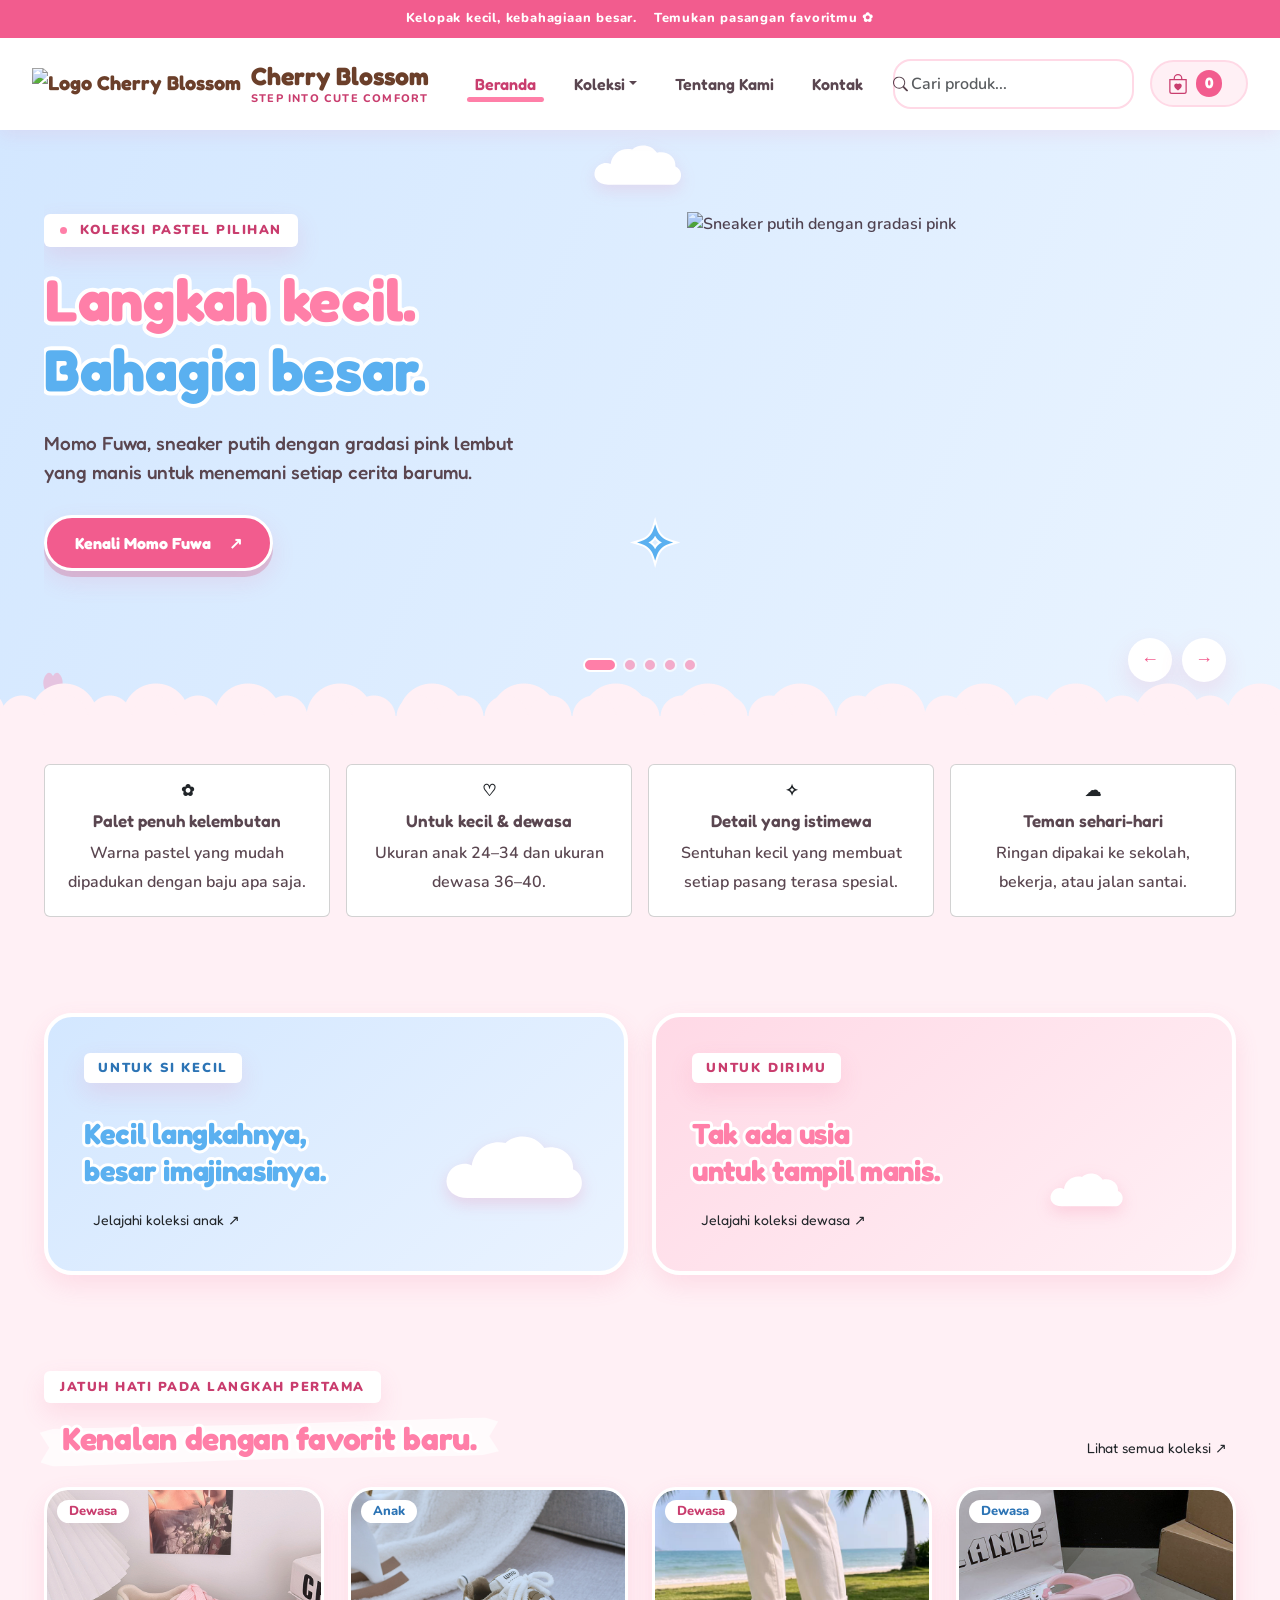
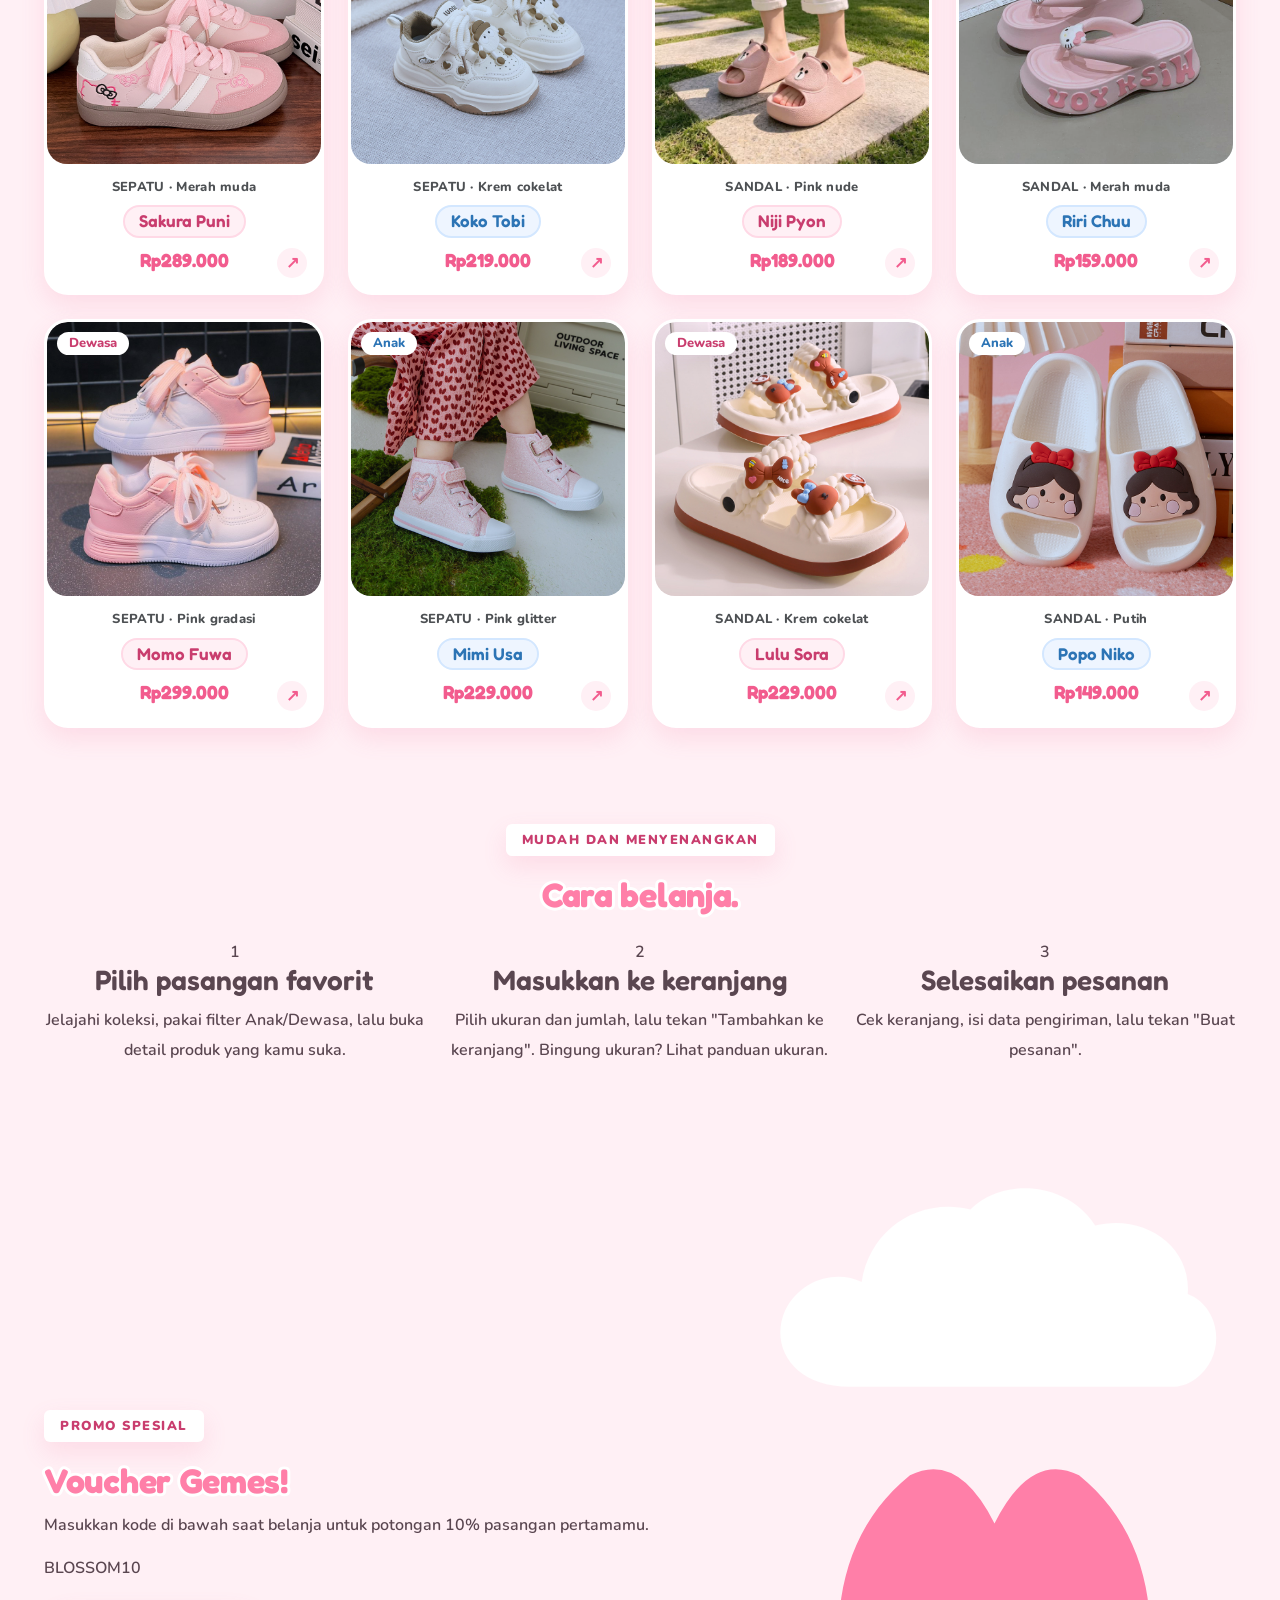
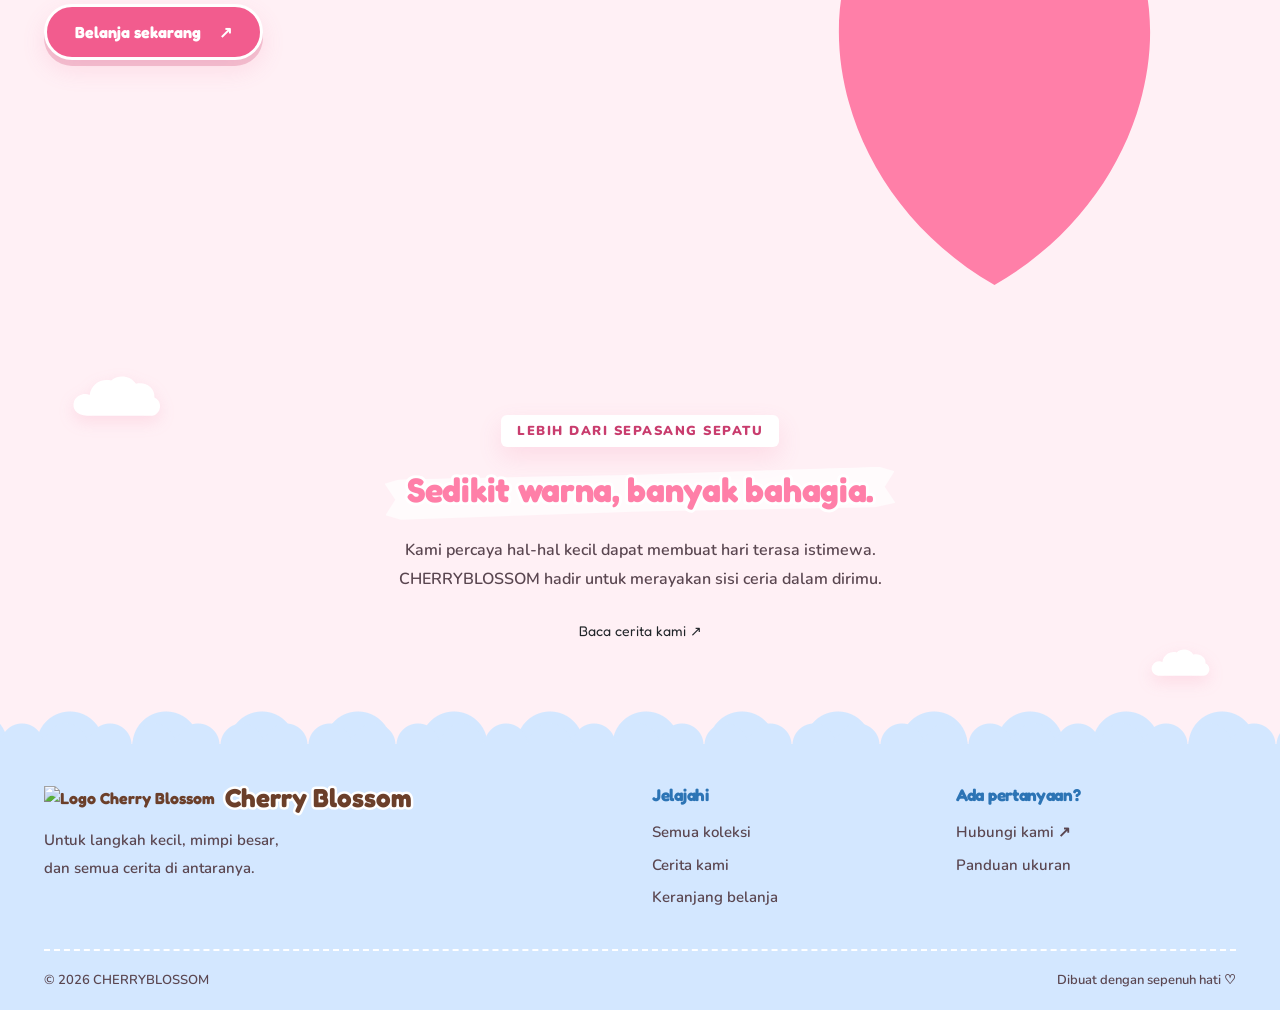
==== commit 1bb4b7ec: "mengatur posisi konten hero" ====
--- a/index.html
+++ b/index.html
@@ -3,7 +3,7 @@
 <head>
     <meta charset="utf-8">
     <meta name="viewport" content="width=device-width, initial-scale=1">
-    <meta name="description" content="CHERRYBLOSSOM — koleksi sepatu dan sandal pastel untuk langkah kecil dan besar. Proyek simulasi toko.">
+    <meta name="description" content="CHERRYBLOSSOM — koleksi sepatu dan sandal pastel untuk langkah kecil dan besar.">
     <title>Beranda | CHERRYBLOSSOM</title>
     <link rel="stylesheet" href="css/bootstrap.min.css">
     <link rel="stylesheet" href="css/style.css">
@@ -19,8 +19,15 @@
         <!-- ===== NAVBAR ===== -->
         <nav class="navbar navbar-expand-lg container">
             <a class="navbar-brand" href="index.html">
-                <img class="brand-maskot" src="images/dekor/maskot.svg" alt="" aria-hidden="true">
-                <span class="brand-text">Cherry Blossom<span class="brand-sub">LANGKAH MANIS SETIAP HARI</span></span>
+                <img class="brand-logo" src="images/logo.png" alt="Logo Cherry Blossom">
+                <span class="brand-text">Cherry Blossom<span class="brand-sub">STEP INTO CUTE COMFORT</span></span>
+            </a>
+            <!-- Tombol keranjang: ikon tas bulat + angka jumlah barang (badge di pojok kanan atas) -->
+            <a class="bag ms-auto me-2 me-lg-0 order-lg-last" href="keranjang.html" aria-label="Keranjang" title="Keranjang">
+                <svg xmlns="http://www.w3.org/2000/svg" width="20" height="20" fill="currentColor" class="bi bi-bag-heart" viewBox="0 0 16 16" aria-hidden="true">
+                    <path fill-rule="evenodd" d="M10.5 3.5a2.5 2.5 0 0 0-5 0V4h5zm1 0V4H15v10a2 2 0 0 1-2 2H3a2 2 0 0 1-2-2V4h3.5v-.5a3.5 3.5 0 1 1 7 0M14 14V5H2v9a1 1 0 0 0 1 1h10a1 1 0 0 0 1-1M8 7.993c1.664-1.711 5.825 1.283 0 5.132-5.825-3.85-1.664-6.843 0-5.132"/>
+                </svg>
+                <span id="cart-count" class="bag-count">0</span>
             </a>
             <button class="navbar-toggler" type="button" data-bs-toggle="collapse" data-bs-target="#menu" aria-controls="menu" aria-expanded="false" aria-label="Buka menu">
                 <span class="navbar-toggler-icon"></span>
@@ -28,11 +35,28 @@
             <div class="collapse navbar-collapse" id="menu">
                 <ul class="navbar-nav mx-auto">
                     <li class="nav-item"><a class="nav-link active" href="index.html" aria-current="page">Beranda</a></li>
-                    <li class="nav-item"><a class="nav-link" href="produk.html">Koleksi</a></li>
+                    <li class="nav-item dropdown">
+                        <!-- Dropdown Bootstrap (dibuka oleh bootstrap.bundle.min.js, tanpa JS tambahan) -->
+                        <a class="nav-link dropdown-toggle" href="#" role="button" data-bs-toggle="dropdown" aria-expanded="false">Koleksi</a>
+                        <ul class="dropdown-menu">
+                            <li><a class="dropdown-item" href="produk.html">Semua koleksi</a></li>
+                            <li><a class="dropdown-item" href="produk.html?kategori=Anak">Koleksi anak</a></li>
+                            <li><a class="dropdown-item" href="produk.html?kategori=Dewasa">Koleksi dewasa</a></li>
+                            <li><hr class="dropdown-divider"></li>
+                            <li><a class="dropdown-item" href="panduan-ukuran.html">Panduan ukuran</a></li>
+                        </ul>
+                    </li>
                     <li class="nav-item"><a class="nav-link" href="tentang.html">Tentang Kami</a></li>
                     <li class="nav-item"><a class="nav-link" href="kontak.html">Kontak</a></li>
                 </ul>
-                <a class="bag" href="keranjang.html">Keranjang <span id="cart-count">0</span> ↗</a>
+                <!-- Pencarian navbar: mengirim ?cari= ke produk.html -->
+                <form class="nav-search position-relative me-lg-3" action="produk.html" method="get" role="search">
+                    <label for="nav-cari" class="visually-hidden">Cari produk</label>
+                    <svg xmlns="http://www.w3.org/2000/svg" width="15" height="15" fill="currentColor" class="bi bi-search nav-search-icon position-absolute top-50 translate-middle-y" viewBox="0 0 16 16" aria-hidden="true">
+                        <path d="M11.742 10.344a6.5 6.5 0 1 0-1.397 1.398h-.001q.044.06.098.115l3.85 3.85a1 1 0 0 0 1.415-1.414l-3.85-3.85a1 1 0 0 0-.115-.1zM12 6.5a5.5 5.5 0 1 1-11 0 5.5 5.5 0 0 1 11 0"/>
+                    </svg>
+                    <input id="nav-cari" class="form-control" type="search" name="cari" placeholder="Cari produk...">
+                </form>
             </div>
         </nav>
     </header>
@@ -41,13 +65,9 @@
 
         <!-- ===== HERO / CAROUSEL ===== -->
         <section class="hero-section">
-            <!-- Dekorasi hero (hanya hiasan) -->
-            <img class="decor decor-awan pos-tl" src="images/dekor/awan.svg" alt="" aria-hidden="true">
-            <img class="decor decor-awan kecil pos-bl" src="images/dekor/awan.svg" alt="" aria-hidden="true">
-            <img class="decor decor-awan kecil pos-tc" src="images/dekor/awan.svg" alt="" aria-hidden="true">
-            <img class="decor decor-kelopak besar pos-tr rot-r" src="images/dekor/kelopak.svg" alt="" aria-hidden="true">
-            <img class="decor decor-kelopak pos-ml rot-l" src="images/dekor/kelopak.svg" alt="" aria-hidden="true">
-            <span class="decor decor-kilau pos-br tetap-hp" aria-hidden="true">✦</span>
+            <!-- Dekorasi hero: awan di atas tengah, kelopak di kiri bawah (disembunyikan di HP) -->
+            <img class="decor decor-awan pos-tc d-none d-md-block" src="images/dekor/awan.svg" alt="" aria-hidden="true">
+            <img class="decor decor-kelopak pos-bl d-none d-md-block" src="images/dekor/kelopak.svg" alt="" aria-hidden="true">
 
             <div class="container">
                 <!-- Carousel Bootstrap: 5 slide, berganti setiap 3,5 detik -->
@@ -55,106 +75,101 @@
 
                     <!-- Indikator (5 titik di bawah) -->
                     <div class="carousel-indicators">
-                        <button type="button" data-bs-target="#koleksiCarousel" data-bs-slide-to="0" class="active" aria-current="true" aria-label="Koleksi pastel"></button>
-                        <button type="button" data-bs-target="#koleksiCarousel" data-bs-slide-to="1" aria-label="Sandal warna-warni"></button>
-                        <button type="button" data-bs-target="#koleksiCarousel" data-bs-slide-to="2" aria-label="Koleksi anak"></button>
-                        <button type="button" data-bs-target="#koleksiCarousel" data-bs-slide-to="3" aria-label="Koleksi dewasa"></button>
-                        <button type="button" data-bs-target="#koleksiCarousel" data-bs-slide-to="4" aria-label="Produk terbaru"></button>
+                        <button type="button" data-bs-target="#koleksiCarousel" data-bs-slide-to="0" class="active" aria-current="true" aria-label="Momo Fuwa"></button>
+                        <button type="button" data-bs-target="#koleksiCarousel" data-bs-slide-to="1" aria-label="Koko Tobi"></button>
+                        <button type="button" data-bs-target="#koleksiCarousel" data-bs-slide-to="2" aria-label="Niji Pyon"></button>
+                        <button type="button" data-bs-target="#koleksiCarousel" data-bs-slide-to="3" aria-label="Nini Pyoko"></button>
+                        <button type="button" data-bs-target="#koleksiCarousel" data-bs-slide-to="4" aria-label="Sakura Puni"></button>
                     </div>
 
                     <div class="carousel-inner">
 
-                        <!-- Slide 1: koleksi pastel -->
+                        <!-- Slide 1: Momo Fuwa (dewasa) -->
                         <div class="carousel-item active">
                             <div class="row align-items-center g-4">
                                 <div class="col-md-6 hero-copy text-center text-md-start">
-                                    <div class="badge rounded-pill eyebrow"><span></span> KOLEKSI PASTEL PILIHAN</div>
+                                    <div class="badge eyebrow eyebrow-pink"><span></span> KOLEKSI PASTEL PILIHAN</div>
                                     <h1>Langkah kecil.<br><em>Bahagia besar.</em></h1>
-                                    <p>Sepatu dan sandal semanis harimu.<br>Untuk si kecil, untukmu, untuk setiap cerita baru.</p>
-                                    <a class="btn btn-cherry" href="produk.html">Temukan favoritmu <span>↗</span></a>
-                                    <div class="hero-note">✿ Warna lembut, karakter yang istimewa.</div>
+                                    <p>Momo Fuwa, sneaker putih dengan gradasi pink lembut<br>yang manis untuk menemani setiap cerita barumu.</p>
+                                    <a class="btn btn-cherry" href="detail.html?id=momo-fuwa">Kenali Momo Fuwa <span>↗</span></a>
                                 </div>
                                 <div class="col-md-6">
                                     <div class="hero-art">
-                                        <img class="flower f1" src="images/dekor/maskot.svg" alt="" aria-hidden="true">
+                                        <img class="flower f1" src="images/logo.png" alt="" aria-hidden="true">
                                         <span class="flower f2" aria-hidden="true">✧</span>
-                                        <img class="hero-foto" src="images/banner/hero-1.jpg" alt="Sepatu merah muda dengan tali putih dari koleksi pastel">
+                                        <img class="hero-foto" src="images/banner/hero-1.png" alt="Sneaker putih dengan gradasi pink">
                                     </div>
                                 </div>
                             </div>
                         </div>
 
-                        <!-- Slide 2: sandal warna-warni -->
+                        <!-- Slide 2: Koko Tobi (anak) -->
                         <div class="carousel-item">
                             <div class="row align-items-center g-4">
                                 <div class="col-md-6 hero-copy text-center text-md-start">
-                                    <div class="badge rounded-pill eyebrow">UNTUK HARI YANG BERWARNA</div>
-                                    <h1>Warna lembut.<br><em>Cerita seru.</em></h1>
-                                    <p>Sentuhan pelangi untuk melengkapi<br>momen santaimu yang paling menyenangkan.</p>
-                                    <a class="btn btn-cherry" href="detail.html?id=niji-pyon">Kenali Niji Pyon ↗</a>
-                                    <div class="hero-note">✿ Teman manis untuk menjelajah.</div>
+                                    <div class="badge eyebrow eyebrow-pink">UNTUK SI KECIL</div>
+                                    <h1>Langkah mungil.<br><em>Petualangan besar.</em></h1>
+                                    <p>Koko Tobi, sneaker krem dengan hiasan lucu yang ringan<br>untuk si kecil yang tak pernah berhenti bermain.</p>
+                                    <a class="btn btn-cherry" href="produk.html?kategori=Anak">Jelajahi koleksi anak ↗</a>
                                 </div>
                                 <div class="col-md-6">
                                     <div class="hero-art">
-                                        <img class="flower f1" src="images/dekor/maskot.svg" alt="" aria-hidden="true">
-                                        <img class="hero-foto" src="images/banner/hero-2.jpg" alt="Sandal dengan tali berwarna pastel">
+                                        <img class="flower f1" src="images/logo.png" alt="" aria-hidden="true">
+                                        <img class="hero-foto" src="images/banner/hero-3.png" alt="Sneaker anak krem dengan hiasan lucu">
                                     </div>
                                 </div>
                             </div>
                         </div>
 
-                        <!-- Slide 3: koleksi anak -->
+                        <!-- Slide 3: Niji Pyon (dewasa) -->
                         <div class="carousel-item">
                             <div class="row align-items-center g-4">
                                 <div class="col-md-6 hero-copy text-center text-md-start">
-                                    <div class="badge rounded-pill eyebrow">UNTUK SI KECIL</div>
-                                    <h1>Langkah mungil.<br><em>Petualangan besar.</em></h1>
-                                    <p>Sepatu dan sandal ringan untuk si kecil<br>yang tak pernah berhenti bermain.</p>
-                                    <a class="btn btn-cherry" href="produk.html?kategori=Anak">Jelajahi koleksi anak ↗</a>
-                                    <div class="hero-note">✿ Ukuran 24–34, nyaman dipakai seharian.</div>
+                                    <div class="badge eyebrow eyebrow-pink">UNTUK DIRIMU</div>
+                                    <h1>Santai di rumah.<br><em>Tetap menggemaskan.</em></h1>
+                                    <p>Niji Pyon, sandal slide pink nude bermotif beruang<br>yang empuk untuk menemani hari santaimu.</p>
+                                    <a class="btn btn-cherry" href="detail.html?id=niji-pyon">Kenali Niji Pyon ↗</a>
                                 </div>
                                 <div class="col-md-6">
                                     <div class="hero-art">
-                                        <img class="flower f1" src="images/dekor/maskot.svg" alt="" aria-hidden="true">
-                                        <img class="hero-foto" src="images/banner/hero-3.jpg" alt="Sepatu anak berwarna biru pastel">
+                                        <img class="flower f1" src="images/logo.png" alt="" aria-hidden="true">
+                                        <img class="hero-foto" src="images/banner/hero-4.png" alt="Sandal slide pink bermotif beruang">
                                     </div>
                                 </div>
                             </div>
                         </div>
 
-                        <!-- Slide 4: koleksi dewasa -->
+                        <!-- Slide 4: Nini Pyoko (anak) -->
                         <div class="carousel-item">
                             <div class="row align-items-center g-4">
                                 <div class="col-md-6 hero-copy text-center text-md-start">
-                                    <div class="badge rounded-pill eyebrow">UNTUK DIRIMU</div>
-                                    <h1>Tampil manis.<br><em>Tanpa batas usia.</em></h1>
-                                    <p>Pilihan sepatu dan sandal pastel<br>untuk menemani harimu yang sibuk.</p>
-                                    <a class="btn btn-cherry" href="produk.html?kategori=Dewasa">Jelajahi koleksi dewasa ↗</a>
-                                    <div class="hero-note">✿ Ukuran 36–40, lembut di setiap langkah.</div>
+                                    <div class="badge eyebrow eyebrow-pink">CERIA SETIAP HARI</div>
+                                    <h1>Hijau segar.<br><em>Main makin seru.</em></h1>
+                                    <p>Nini Pyoko, sandal clog anak hijau dengan hiasan alpukat<br>yang ringan dan mudah dipakai sendiri.</p>
+                                    <a class="btn btn-cherry" href="detail.html?id=nini-pyoko">Kenali Nini Pyoko ↗</a>
                                 </div>
                                 <div class="col-md-6">
                                     <div class="hero-art">
-                                        <img class="flower f1" src="images/dekor/maskot.svg" alt="" aria-hidden="true">
-                                        <img class="hero-foto" src="images/banner/hero-4.jpg" alt="Sandal dewasa berwarna ungu muda dan merah muda">
+                                        <img class="flower f1" src="images/logo.png" alt="" aria-hidden="true">
+                                        <img class="hero-foto" src="images/banner/hero-2.png" alt="Sandal clog anak hijau dengan hiasan alpukat">
                                     </div>
                                 </div>
                             </div>
                         </div>
 
-                        <!-- Slide 5: produk terbaru -->
+                        <!-- Slide 5: Sakura Puni (dewasa) -->
                         <div class="carousel-item">
                             <div class="row align-items-center g-4">
                                 <div class="col-md-6 hero-copy text-center text-md-start">
-                                    <div class="badge rounded-pill eyebrow">BARU DATANG</div>
-                                    <h1>Si imut baru.<br><em>Siap menemani.</em></h1>
-                                    <p>Kenalan dengan Riri Chuu, sandal merah muda<br>beraksen mint yang ringan dan menggemaskan.</p>
-                                    <a class="btn btn-cherry" href="detail.html?id=riri-chuu">Kenali Riri Chuu ↗</a>
-                                    <div class="hero-note">✿ Pendatang baru di koleksi kami.</div>
+                                    <div class="badge eyebrow eyebrow-pink">FAVORIT MINGGU INI</div>
+                                    <h1>Manis dipandang.<br><em>Nyaman dipakai.</em></h1>
+                                    <p>Sakura Puni, sneaker pink-putih dengan tali pink<br>yang siap mempermanis gayamu setiap hari.</p>
+                                    <a class="btn btn-cherry" href="detail.html?id=sakura-puni">Kenali Sakura Puni ↗</a>
                                 </div>
                                 <div class="col-md-6">
                                     <div class="hero-art">
-                                        <img class="flower f1" src="images/dekor/maskot.svg" alt="" aria-hidden="true">
-                                        <img class="hero-foto" src="images/banner/hero-5.jpg" alt="Sandal merah muda dengan aksen mint">
+                                        <img class="flower f1" src="images/logo.png" alt="" aria-hidden="true">
+                                        <img class="hero-foto" src="images/banner/hero-5.png" alt="Sneaker pink dengan garis putih dan tali pink">
                                     </div>
                                 </div>
                             </div>
@@ -175,26 +190,100 @@
             </div>
         </section>
 
-        <!-- ===== STRIP KEUNGGULAN (4 label pill) ===== -->
-        <section class="d-flex flex-wrap justify-content-center gap-3 px-3 pt-4 pb-2" aria-label="Keunggulan CHERRYBLOSSOM">
-            <span class="badge rounded-pill benefit-pill"><span class="benefit-icon" aria-hidden="true">✿</span>Palet penuh kelembutan</span>
-            <span class="badge rounded-pill benefit-pill"><span class="benefit-icon" aria-hidden="true">♡</span>Untuk kecil & dewasa</span>
-            <span class="badge rounded-pill benefit-pill"><span class="benefit-icon" aria-hidden="true">✧</span>Detail yang istimewa</span>
-            <span class="badge rounded-pill benefit-pill"><span class="benefit-icon" aria-hidden="true">☁</span>Teman langkah sehari-hari</span>
+        <!-- ===== KEUNGGULAN (4 kartu kecil) ===== -->
+        <section class="container py-5" aria-label="Keunggulan CHERRYBLOSSOM">
+            <div class="row g-3 fitur">
+
+                <div class="col-6 col-md-3">
+                    <div class="card fitur-card h-100 text-center">
+                        <div class="card-body">
+                            <span class="fitur-icon" aria-hidden="true">✿</span>
+                            <h3>Palet penuh kelembutan</h3>
+                            <p class="mb-0">Warna pastel yang mudah dipadukan dengan baju apa saja.</p>
+                        </div>
+                    </div>
+                </div>
+
+                <div class="col-6 col-md-3">
+                    <div class="card fitur-card h-100 text-center">
+                        <div class="card-body">
+                            <span class="fitur-icon" aria-hidden="true">♡</span>
+                            <h3>Untuk kecil & dewasa</h3>
+                            <p class="mb-0">Ukuran anak 24–34 dan ukuran dewasa 36–40.</p>
+                        </div>
+                    </div>
+                </div>
+
+                <div class="col-6 col-md-3">
+                    <div class="card fitur-card h-100 text-center">
+                        <div class="card-body">
+                            <span class="fitur-icon" aria-hidden="true">✧</span>
+                            <h3>Detail yang istimewa</h3>
+                            <p class="mb-0">Sentuhan kecil yang membuat setiap pasang terasa spesial.</p>
+                        </div>
+                    </div>
+                </div>
+
+                <div class="col-6 col-md-3">
+                    <div class="card fitur-card h-100 text-center">
+                        <div class="card-body">
+                            <span class="fitur-icon" aria-hidden="true">☁</span>
+                            <h3>Teman sehari-hari</h3>
+                            <p class="mb-0">Ringan dipakai ke sekolah, bekerja, atau jalan santai.</p>
+                        </div>
+                    </div>
+                </div>
+
+            </div>
+        </section>
+
+        <!-- ===== KATEGORI ANAK / DEWASA ===== -->
+        <section class="container py-5">
+            <div class="row g-4">
+
+                <!-- Kartu Anak (biru) -->
+                <div class="col-md-6">
+                    <a href="produk.html?kategori=Anak" class="category blue d-flex justify-content-between align-items-center h-100">
+                        <div>
+                            <span class="badge eyebrow eyebrow-pink">UNTUK SI KECIL</span>
+                            <h2>Kecil langkahnya,<br>besar imajinasinya.</h2>
+                            <span class="btn btn-sm rounded-pill btn-outline-langit">Jelajahi koleksi anak ↗</span>
+                        </div>
+                        <!-- Hiasan: awan besar + maskot kecil -->
+                        <span class="category-art" aria-hidden="true">
+                            <img class="category-awan" src="images/dekor/awan.svg" alt="" aria-hidden="true">
+                            <img class="category-maskot" src="images/logo.png" alt="" aria-hidden="true">
+                        </span>
+                    </a>
+                </div>
+
+                <!-- Kartu Dewasa (pink) -->
+                <div class="col-md-6">
+                    <a href="produk.html?kategori=Dewasa" class="category pink d-flex justify-content-between align-items-center h-100">
+                        <div>
+                            <span class="badge eyebrow">UNTUK DIRIMU</span>
+                            <h2>Tak ada usia<br>untuk tampil manis.</h2>
+                            <span class="btn btn-sm rounded-pill btn-outline-cherry">Jelajahi koleksi dewasa ↗</span>
+                        </div>
+                        <!-- Hiasan: maskot besar + awan kecil -->
+                        <span class="category-art" aria-hidden="true">
+                            <img class="category-maskot" src="images/logo.png" alt="" aria-hidden="true">
+                            <img class="category-awan" src="images/dekor/awan.svg" alt="" aria-hidden="true">
+                        </span>
+                    </a>
+                </div>
+
+            </div>
         </section>
 
         <!-- ===== PRODUK UNGGULAN ===== -->
-        <section class="container py-5 has-decor">
-            <!-- Dekorasi (hanya hiasan) -->
-            <img class="decor decor-kelopak pos-tc rot-l" src="images/dekor/kelopak.svg" alt="" aria-hidden="true">
-            <span class="decor decor-kilau biru pos-tr" aria-hidden="true">✦</span>
-
-            <div class="section-heading d-flex flex-column flex-md-row justify-content-between align-items-md-end gap-3 mb-4">
+        <section class="container py-5">
+            <div class="section-heading d-flex flex-column flex-md-row justify-content-between align-items-start align-items-md-end gap-3 mb-4">
                 <div>
-                    <div class="badge rounded-pill eyebrow">JATUH HATI PADA LANGKAH PERTAMA</div>
+                    <div class="badge eyebrow">JATUH HATI PADA LANGKAH PERTAMA</div>
                     <h2>Kenalan dengan favorit baru.</h2>
                 </div>
-                <a class="text-link" href="produk.html">Lihat semua koleksi ↗</a>
+                <a class="btn btn-sm rounded-pill btn-outline-cherry" href="produk.html">Lihat semua koleksi ↗</a>
             </div>
 
             <div class="row g-4">
@@ -220,10 +309,10 @@
                     <div class="card product-card h-100">
                         <a class="product-photo" href="detail.html?id=koko-tobi">
                             <span class="badge rounded-pill product-tag">Anak</span>
-                            <img src="images/produk/koko-tobi.jpg" alt="Koko Tobi, sepatu anak biru pastel" loading="lazy">
-                        </a>
-                        <div class="card-body">
-                            <small>SEPATU · Biru pastel</small>
+                            <img src="images/produk/koko-tobi.jpg" alt="Koko Tobi, sepatu anak krem cokelat" loading="lazy">
+                        </a>
+                        <div class="card-body">
+                            <small>SEPATU · Krem cokelat</small>
                             <h3><a href="detail.html?id=koko-tobi">Koko Tobi</a></h3>
                             <div class="price">Rp219.000</div>
                             <a class="card-arrow" href="detail.html?id=koko-tobi" aria-label="Lihat Koko Tobi">↗</a>
@@ -236,10 +325,10 @@
                     <div class="card product-card h-100">
                         <a class="product-photo" href="detail.html?id=niji-pyon">
                             <span class="badge rounded-pill product-tag">Dewasa</span>
-                            <img src="images/produk/niji-pyon.jpg" alt="Niji Pyon, sandal dewasa pastel warna-warni" loading="lazy">
-                        </a>
-                        <div class="card-body">
-                            <small>SANDAL · Pastel warna-warni</small>
+                            <img src="images/produk/niji-pyon.jpg" alt="Niji Pyon, sandal dewasa pink nude" loading="lazy">
+                        </a>
+                        <div class="card-body">
+                            <small>SANDAL · Pink nude</small>
                             <h3><a href="detail.html?id=niji-pyon">Niji Pyon</a></h3>
                             <div class="price">Rp189.000</div>
                             <a class="card-arrow" href="detail.html?id=niji-pyon" aria-label="Lihat Niji Pyon">↗</a>
@@ -268,10 +357,10 @@
                     <div class="card product-card h-100">
                         <a class="product-photo" href="detail.html?id=momo-fuwa">
                             <span class="badge rounded-pill product-tag">Dewasa</span>
-                            <img src="images/produk/momo-fuwa.jpg" alt="Momo Fuwa, sepatu dewasa peach lembut" loading="lazy">
-                        </a>
-                        <div class="card-body">
-                            <small>SEPATU · Peach lembut</small>
+                            <img src="images/produk/momo-fuwa.jpg" alt="Momo Fuwa, sepatu dewasa pink gradasi" loading="lazy">
+                        </a>
+                        <div class="card-body">
+                            <small>SEPATU · Pink gradasi</small>
                             <h3><a href="detail.html?id=momo-fuwa">Momo Fuwa</a></h3>
                             <div class="price">Rp299.000</div>
                             <a class="card-arrow" href="detail.html?id=momo-fuwa" aria-label="Lihat Momo Fuwa">↗</a>
@@ -284,10 +373,10 @@
                     <div class="card product-card h-100">
                         <a class="product-photo" href="detail.html?id=mimi-usa">
                             <span class="badge rounded-pill product-tag">Anak</span>
-                            <img src="images/produk/mimi-usa.jpg" alt="Mimi Usa, sepatu anak pink stroberi" loading="lazy">
-                        </a>
-                        <div class="card-body">
-                            <small>SEPATU · Pink stroberi</small>
+                            <img src="images/produk/mimi-usa.jpg" alt="Mimi Usa, sepatu anak pink glitter" loading="lazy">
+                        </a>
+                        <div class="card-body">
+                            <small>SEPATU · Pink glitter</small>
                             <h3><a href="detail.html?id=mimi-usa">Mimi Usa</a></h3>
                             <div class="price">Rp229.000</div>
                             <a class="card-arrow" href="detail.html?id=mimi-usa" aria-label="Lihat Mimi Usa">↗</a>
@@ -300,10 +389,10 @@
                     <div class="card product-card h-100">
                         <a class="product-photo" href="detail.html?id=lulu-sora">
                             <span class="badge rounded-pill product-tag">Dewasa</span>
-                            <img src="images/produk/lulu-sora.jpg" alt="Lulu Sora, sandal dewasa ungu muda" loading="lazy">
-                        </a>
-                        <div class="card-body">
-                            <small>SANDAL · Ungu muda</small>
+                            <img src="images/produk/lulu-sora.jpg" alt="Lulu Sora, sandal dewasa krem cokelat" loading="lazy">
+                        </a>
+                        <div class="card-body">
+                            <small>SANDAL · Krem cokelat</small>
                             <h3><a href="detail.html?id=lulu-sora">Lulu Sora</a></h3>
                             <div class="price">Rp229.000</div>
                             <a class="card-arrow" href="detail.html?id=lulu-sora" aria-label="Lihat Lulu Sora">↗</a>
@@ -316,10 +405,10 @@
                     <div class="card product-card h-100">
                         <a class="product-photo" href="detail.html?id=popo-niko">
                             <span class="badge rounded-pill product-tag">Anak</span>
-                            <img src="images/produk/popo-niko.jpg" alt="Popo Niko, sandal anak pastel warna-warni" loading="lazy">
-                        </a>
-                        <div class="card-body">
-                            <small>SANDAL · Pastel warna-warni</small>
+                            <img src="images/produk/popo-niko.jpg" alt="Popo Niko, sandal anak putih" loading="lazy">
+                        </a>
+                        <div class="card-body">
+                            <small>SANDAL · Putih</small>
                             <h3><a href="detail.html?id=popo-niko">Popo Niko</a></h3>
                             <div class="price">Rp149.000</div>
                             <a class="card-arrow" href="detail.html?id=popo-niko" aria-label="Lihat Popo Niko">↗</a>
@@ -330,72 +419,89 @@
             </div>
         </section>
 
-        <!-- ===== KATEGORI ANAK / DEWASA ===== -->
-        <section class="container pb-4">
-            <div class="row g-4">
-
-                <!-- Kartu Anak (biru) -->
-                <div class="col-md-6">
-                    <a href="produk.html?kategori=Anak" class="category blue d-flex justify-content-between align-items-center h-100">
+        <!-- ===== CARA BELANJA (3 langkah terbuka) ===== -->
+        <section class="container py-5" aria-labelledby="judul-cara-belanja">
+            <div class="text-center mb-4">
+                <div class="badge eyebrow">MUDAH DAN MENYENANGKAN</div>
+                <h2 id="judul-cara-belanja" class="judul-tengah">Cara belanja.</h2>
+            </div>
+
+            <div class="position-relative">
+                <!-- Garis putus-putus penyambung lingkaran 1 -> 2 -> 3 (hanya md ke atas) -->
+                <div class="langkah-garis d-none d-md-block" aria-hidden="true"></div>
+
+                <!-- 3 langkah -->
+                <div class="row g-4 text-center">
+                    <div class="col-md-4 langkah">
+                        <span class="langkah-nomor">1</span>
+                        <h3>Pilih pasangan favorit</h3>
+                        <p class="mb-0">Jelajahi koleksi, pakai filter Anak/Dewasa, lalu buka detail produk yang kamu suka.</p>
+                    </div>
+                    <div class="col-md-4 langkah">
+                        <span class="langkah-nomor">2</span>
+                        <h3>Masukkan ke keranjang</h3>
+                        <p class="mb-0">Pilih ukuran dan jumlah, lalu tekan "Tambahkan ke keranjang". Bingung ukuran? Lihat <a href="panduan-ukuran.html">panduan ukuran</a>.</p>
+                    </div>
+                    <div class="col-md-4 langkah">
+                        <span class="langkah-nomor">3</span>
+                        <h3>Selesaikan pesanan</h3>
+                        <p class="mb-0">Cek keranjang, isi data pengiriman, lalu tekan "Buat pesanan".</p>
+                    </div>
+                </div>
+            </div>
+        </section>
+
+        <!-- ===== BANNER PROMO ===== -->
+        <section class="container py-5" aria-labelledby="judul-promo">
+            <div class="promo-banner">
+                <div class="row align-items-center g-4">
+
+                    <!-- Kiri: teks promo -->
+                    <div class="col-md-7">
+                        <div class="badge eyebrow eyebrow-pink">PROMO SPESIAL</div>
+                        <h2 id="judul-promo">Voucher Gemes!</h2>
+                        <p>Masukkan kode di bawah saat belanja untuk potongan 10% pasangan pertamamu.</p>
+                        <div class="kode-promo mb-4">BLOSSOM10</div>
                         <div>
-                            <span class="badge rounded-pill">UNTUK SI KECIL</span>
-                            <h2>Kecil langkahnya,<br>besar imajinasinya.</h2>
-                            <p>Jelajahi koleksi anak ↗</p>
-                        </div>
-                        <!-- Hiasan: awan besar + maskot kecil -->
-                        <span class="category-art" aria-hidden="true">
-                            <img class="category-awan" src="images/dekor/awan.svg" alt="" aria-hidden="true">
-                            <img class="category-maskot" src="images/dekor/maskot.svg" alt="" aria-hidden="true">
-                        </span>
-                    </a>
-                </div>
-
-                <!-- Kartu Dewasa (pink) -->
-                <div class="col-md-6">
-                    <a href="produk.html?kategori=Dewasa" class="category pink d-flex justify-content-between align-items-center h-100">
-                        <div>
-                            <span class="badge rounded-pill">UNTUK DIRIMU</span>
-                            <h2>Tak ada usia<br>untuk tampil manis.</h2>
-                            <p>Jelajahi koleksi dewasa ↗</p>
-                        </div>
-                        <!-- Hiasan: maskot besar + awan kecil -->
-                        <span class="category-art" aria-hidden="true">
-                            <img class="category-maskot" src="images/dekor/maskot.svg" alt="" aria-hidden="true">
-                            <img class="category-awan" src="images/dekor/awan.svg" alt="" aria-hidden="true">
-                        </span>
-                    </a>
-                </div>
-
+                            <a class="btn btn-cherry" href="produk.html">Belanja sekarang <span>↗</span></a>
+                        </div>
+                    </div>
+
+                    <!-- Kanan: maskot sakura dan awan -->
+                    <div class="col-md-5">
+                        <div class="promo-art" aria-hidden="true">
+                            <img class="promo-awan" src="images/dekor/awan.svg" alt="" aria-hidden="true">
+                            <img class="promo-maskot" src="images/logo.png" alt="" aria-hidden="true">
+                            <img class="promo-kelopak" src="images/dekor/kelopak.svg" alt="" aria-hidden="true">
+                        </div>
+                    </div>
+
+                </div>
             </div>
         </section>
 
         <!-- ===== CERITA SINGKAT ===== -->
-        <section class="story-teaser container has-decor text-center pt-5">
-            <!-- Dekorasi (hanya hiasan) -->
-            <img class="decor decor-awan pos-tl" src="images/dekor/awan.svg" alt="" aria-hidden="true">
-            <img class="decor decor-awan kecil pos-mr" src="images/dekor/awan.svg" alt="" aria-hidden="true">
-            <img class="decor decor-kelopak besar pos-bl rot-r" src="images/dekor/kelopak.svg" alt="" aria-hidden="true">
-            <span class="decor decor-kilau biru pos-tr" aria-hidden="true">✦</span>
-
-            <img class="story-maskot" src="images/dekor/maskot.svg" alt="" aria-hidden="true">
-            <div class="badge rounded-pill eyebrow">LEBIH DARI SEPASANG SEPATU</div>
+        <section class="story-teaser container has-decor text-center py-5">
+            <!-- Dekorasi: awan besar kiri atas, awan kecil kanan bawah (disembunyikan di HP) -->
+            <img class="decor decor-awan pos-tl d-none d-md-block" src="images/dekor/awan.svg" alt="" aria-hidden="true">
+            <img class="decor decor-awan kecil pos-br d-none d-md-block" src="images/dekor/awan.svg" alt="" aria-hidden="true">
+
+            <img class="story-maskot" src="images/logo.png" alt="" aria-hidden="true">
+            <div class="badge eyebrow">LEBIH DARI SEPASANG SEPATU</div>
             <h2>Sedikit warna, banyak bahagia.</h2>
             <p>Kami percaya hal-hal kecil dapat membuat hari terasa istimewa.<br>CHERRYBLOSSOM hadir untuk merayakan sisi ceria dalam dirimu.</p>
-            <a class="text-link" href="tentang.html">Baca cerita kami ↗</a>
+            <a class="btn btn-sm rounded-pill btn-outline-cherry" href="tentang.html">Baca cerita kami ↗</a>
         </section>
 
     </main>
 
     <!-- ===== FOOTER ===== -->
     <footer>
-        <!-- Dekorasi (hanya hiasan) -->
-        <span class="decor decor-kilau pos-tr" aria-hidden="true">✦</span>
-        <img class="decor decor-kelopak besar pos-bl rot-l" src="images/dekor/kelopak.svg" alt="" aria-hidden="true">
         <div class="container">
             <div class="row gy-4">
                 <div class="col-md-6">
                     <a class="footer-brand" href="index.html">
-                        <img class="brand-maskot" src="images/dekor/maskot.svg" alt="" aria-hidden="true">
+                        <img class="brand-logo" src="images/logo.png" alt="Logo Cherry Blossom">
                         <span class="brand-text">Cherry Blossom</span>
                     </a>
                     <p>Untuk langkah kecil, mimpi besar,<br>dan semua cerita di antaranya.</p>
@@ -409,12 +515,12 @@
                 <div class="col-6 col-md-3">
                     <h2>Ada pertanyaan?</h2>
                     <a href="kontak.html">Hubungi kami ↗</a>
-                    <span>Dibuat dengan sepenuh hati ♡</span>
+                    <a href="panduan-ukuran.html">Panduan ukuran</a>
                 </div>
             </div>
             <div class="footer-bottom d-flex flex-column flex-md-row justify-content-between gap-2">
                 <span>© 2026 CHERRYBLOSSOM</span>
-                <span>Proyek Pemrograman Web 1 · Toko simulasi, tanpa transaksi nyata.</span>
+                <span>Dibuat dengan sepenuh hati ♡</span>
             </div>
         </div>
     </footer>
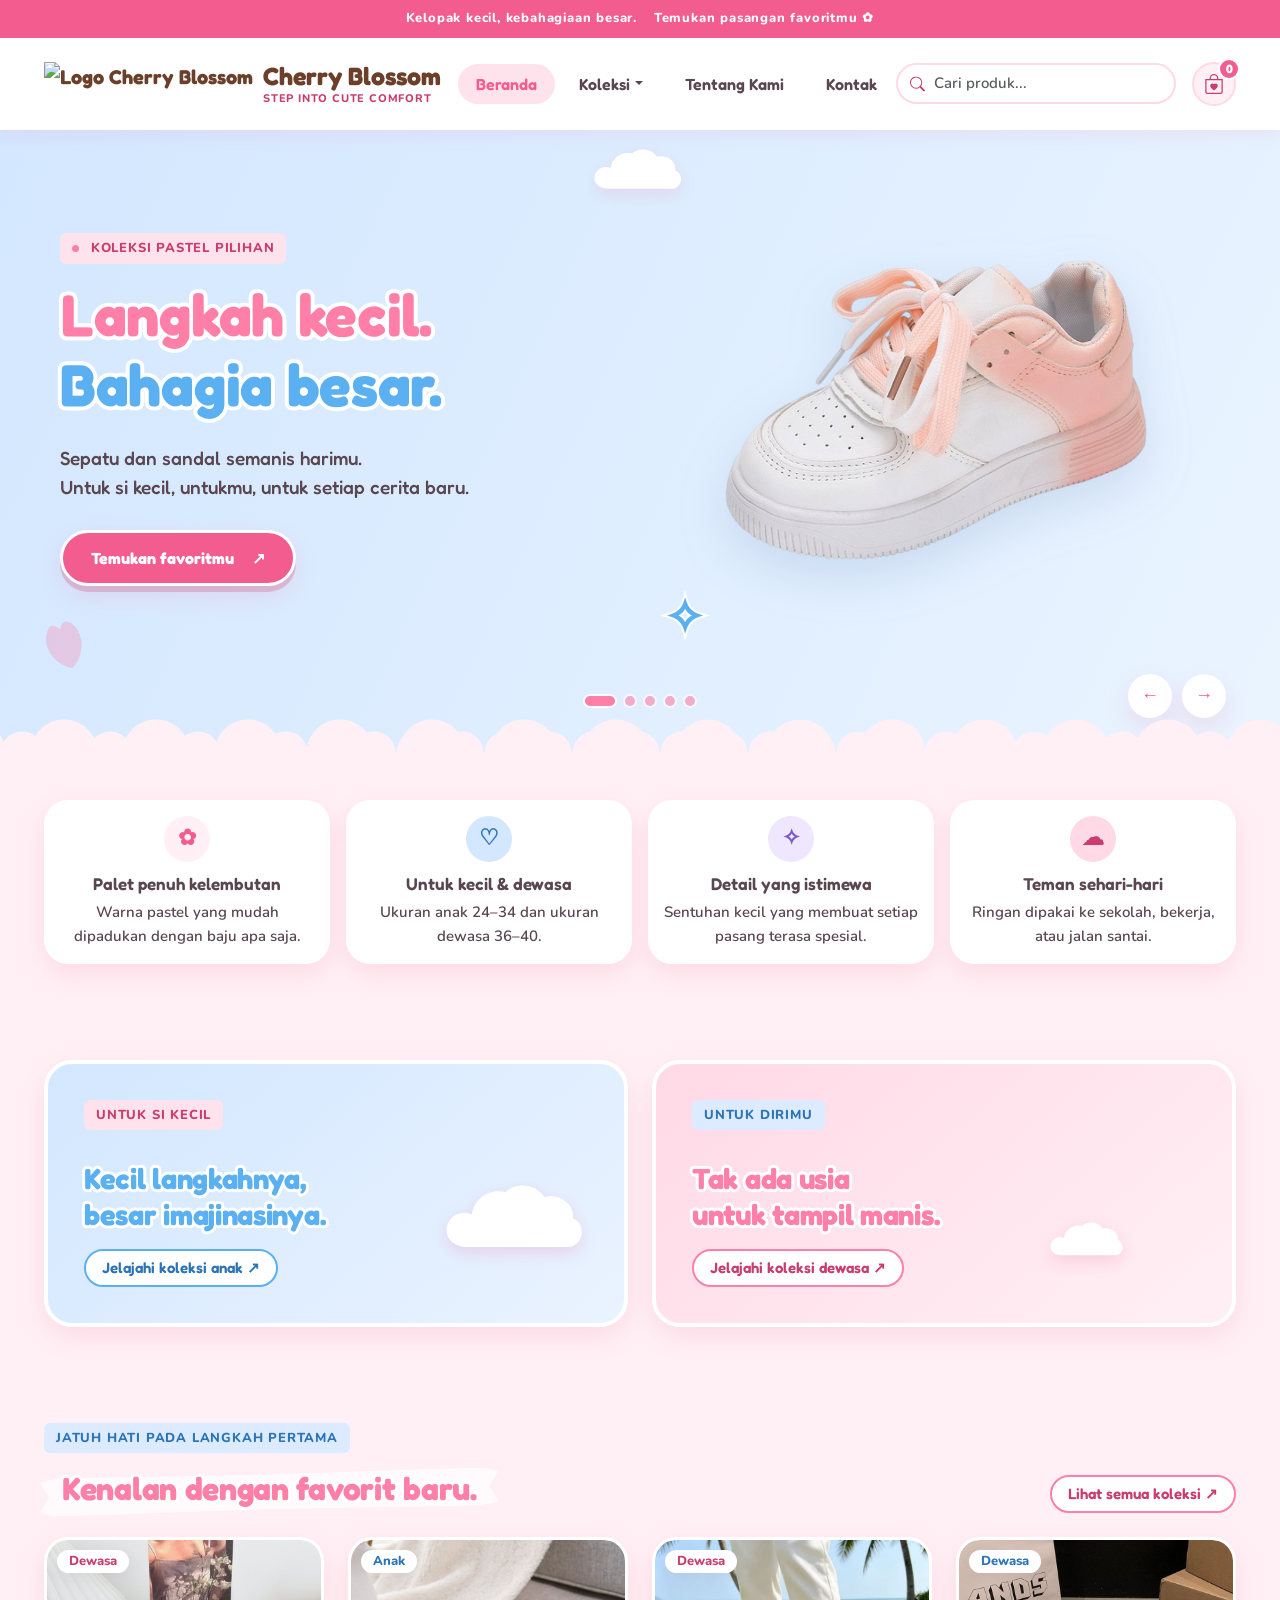
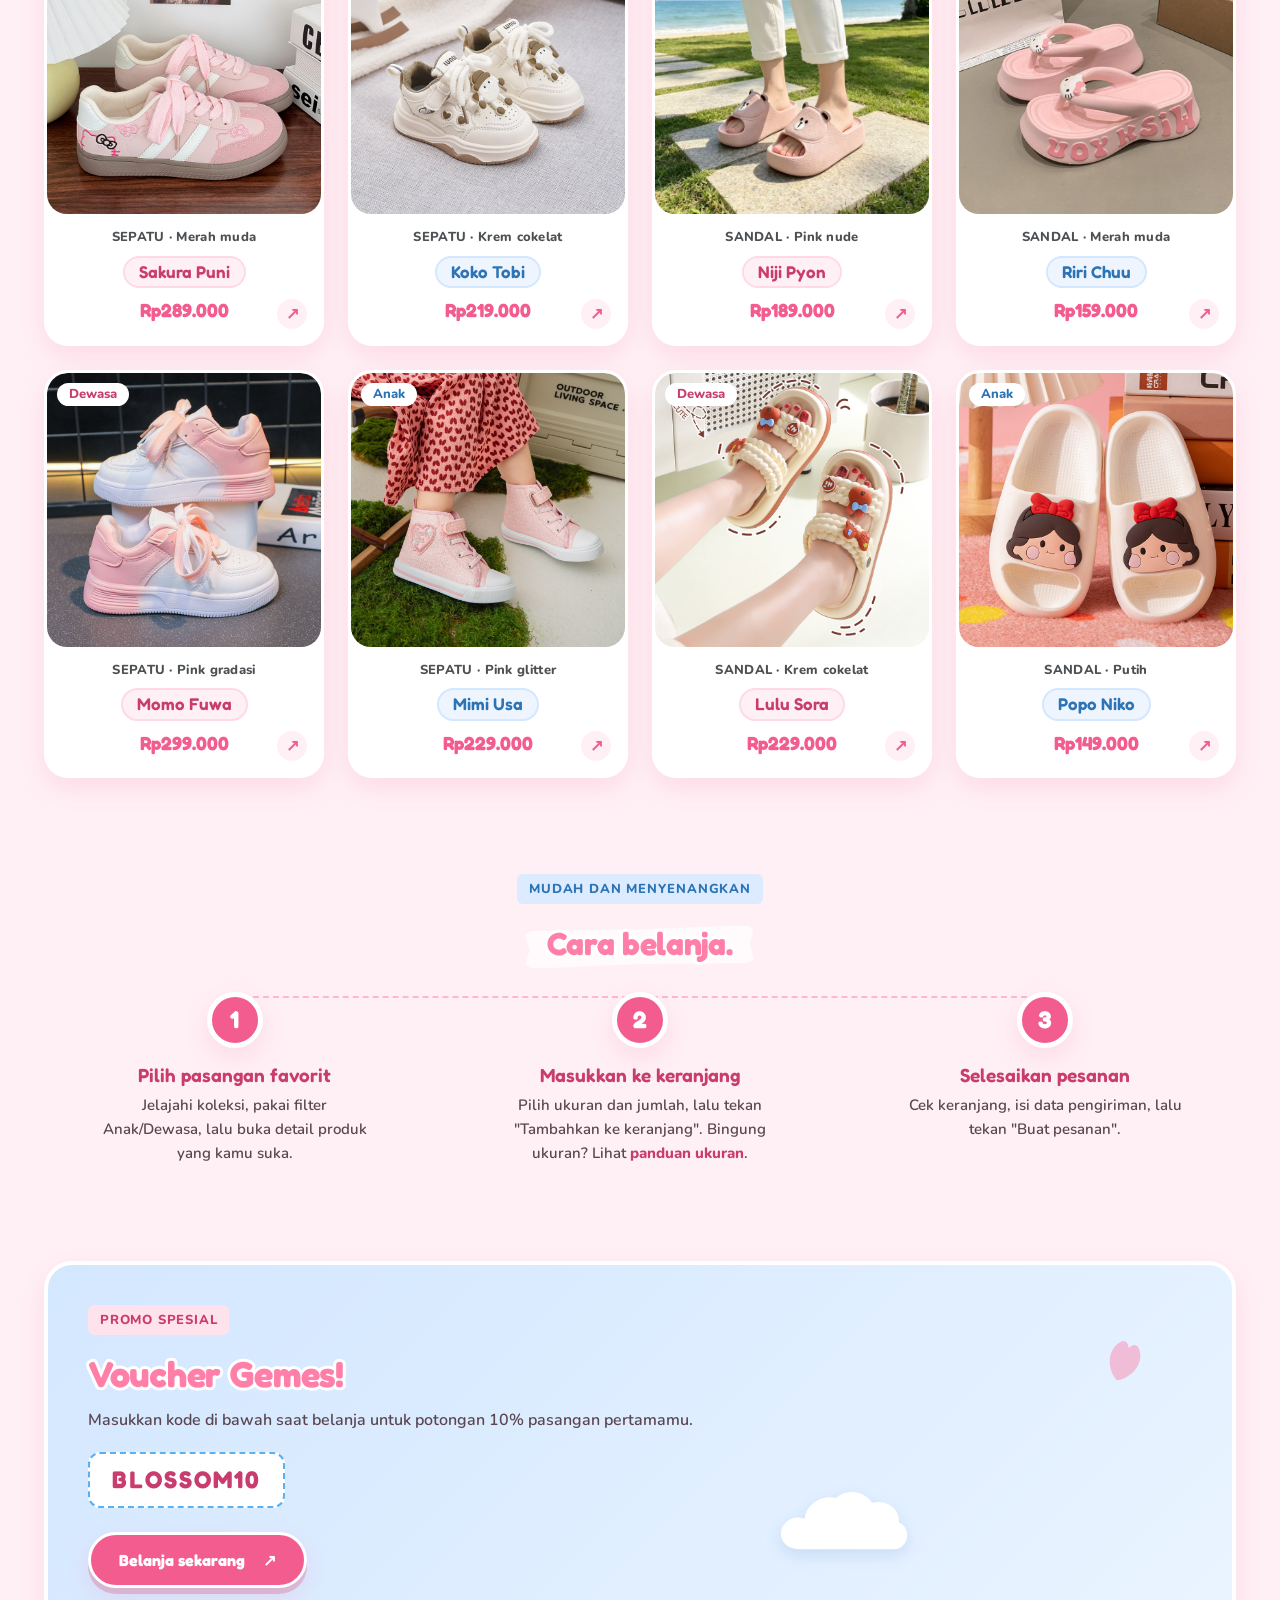
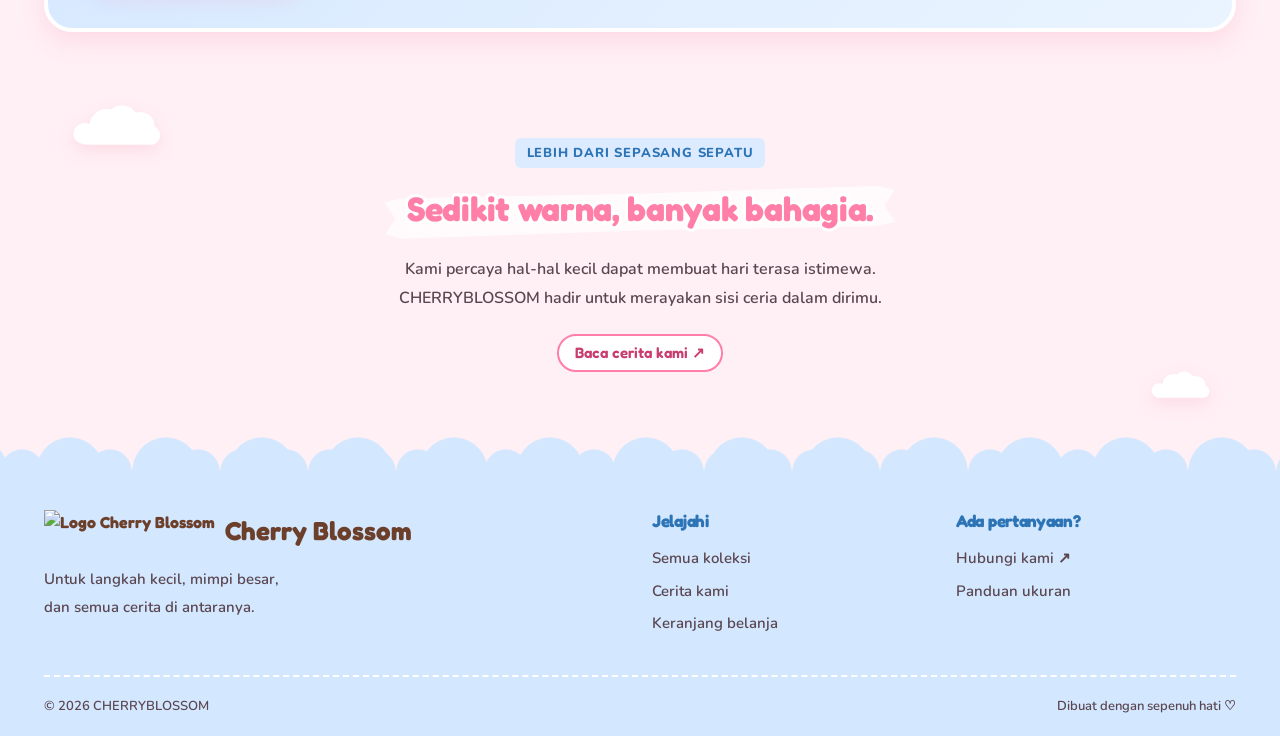
==== commit 0c317d02: "Perbaikan gambar hero dan pencarian navbar" ====
--- a/index.html
+++ b/index.html
@@ -75,101 +75,101 @@
 
                     <!-- Indikator (5 titik di bawah) -->
                     <div class="carousel-indicators">
-                        <button type="button" data-bs-target="#koleksiCarousel" data-bs-slide-to="0" class="active" aria-current="true" aria-label="Momo Fuwa"></button>
-                        <button type="button" data-bs-target="#koleksiCarousel" data-bs-slide-to="1" aria-label="Koko Tobi"></button>
-                        <button type="button" data-bs-target="#koleksiCarousel" data-bs-slide-to="2" aria-label="Niji Pyon"></button>
-                        <button type="button" data-bs-target="#koleksiCarousel" data-bs-slide-to="3" aria-label="Nini Pyoko"></button>
-                        <button type="button" data-bs-target="#koleksiCarousel" data-bs-slide-to="4" aria-label="Sakura Puni"></button>
+                        <button type="button" data-bs-target="#koleksiCarousel" data-bs-slide-to="0" class="active" aria-current="true" aria-label="Koleksi pastel"></button>
+                        <button type="button" data-bs-target="#koleksiCarousel" data-bs-slide-to="1" aria-label="Sandal warna-warni"></button>
+                        <button type="button" data-bs-target="#koleksiCarousel" data-bs-slide-to="2" aria-label="Koleksi anak"></button>
+                        <button type="button" data-bs-target="#koleksiCarousel" data-bs-slide-to="3" aria-label="Koleksi dewasa"></button>
+                        <button type="button" data-bs-target="#koleksiCarousel" data-bs-slide-to="4" aria-label="Produk terbaru"></button>
                     </div>
 
                     <div class="carousel-inner">
 
-                        <!-- Slide 1: Momo Fuwa (dewasa) -->
+                        <!-- Slide 1: koleksi pastel -->
                         <div class="carousel-item active">
                             <div class="row align-items-center g-4">
                                 <div class="col-md-6 hero-copy text-center text-md-start">
                                     <div class="badge eyebrow eyebrow-pink"><span></span> KOLEKSI PASTEL PILIHAN</div>
                                     <h1>Langkah kecil.<br><em>Bahagia besar.</em></h1>
-                                    <p>Momo Fuwa, sneaker putih dengan gradasi pink lembut<br>yang manis untuk menemani setiap cerita barumu.</p>
-                                    <a class="btn btn-cherry" href="detail.html?id=momo-fuwa">Kenali Momo Fuwa <span>↗</span></a>
+                                    <p>Sepatu dan sandal semanis harimu.<br>Untuk si kecil, untukmu, untuk setiap cerita baru.</p>
+                                    <a class="btn btn-cherry" href="produk.html">Temukan favoritmu <span>↗</span></a>
                                 </div>
                                 <div class="col-md-6">
                                     <div class="hero-art">
                                         <img class="flower f1" src="images/logo.png" alt="" aria-hidden="true">
                                         <span class="flower f2" aria-hidden="true">✧</span>
-                                        <img class="hero-foto" src="images/banner/hero-1.png" alt="Sneaker putih dengan gradasi pink">
+                                        <img class="hero-foto" src="images/banner/hero-1.png" alt="Sepatu merah muda dengan tali putih dari koleksi pastel">
                                     </div>
                                 </div>
                             </div>
                         </div>
 
-                        <!-- Slide 2: Koko Tobi (anak) -->
+                        <!-- Slide 2: sandal warna-warni -->
+                        <div class="carousel-item">
+                            <div class="row align-items-center g-4">
+                                <div class="col-md-6 hero-copy text-center text-md-start">
+                                    <div class="badge eyebrow eyebrow-pink">UNTUK HARI YANG BERWARNA</div>
+                                    <h1>Warna lembut.<br><em>Cerita seru.</em></h1>
+                                    <p>Sentuhan pelangi untuk melengkapi<br>momen santaimu yang paling menyenangkan.</p>
+                                    <a class="btn btn-cherry" href="detail.html?id=niji-pyon">Kenali Niji Pyon ↗</a>
+                                </div>
+                                <div class="col-md-6">
+                                    <div class="hero-art">
+                                        <img class="flower f1" src="images/logo.png" alt="" aria-hidden="true">
+                                        <img class="hero-foto" src="images/banner/hero-2.png" alt="Sandal dengan tali berwarna pastel">
+                                    </div>
+                                </div>
+                            </div>
+                        </div>
+
+                        <!-- Slide 3: koleksi anak -->
                         <div class="carousel-item">
                             <div class="row align-items-center g-4">
                                 <div class="col-md-6 hero-copy text-center text-md-start">
                                     <div class="badge eyebrow eyebrow-pink">UNTUK SI KECIL</div>
                                     <h1>Langkah mungil.<br><em>Petualangan besar.</em></h1>
-                                    <p>Koko Tobi, sneaker krem dengan hiasan lucu yang ringan<br>untuk si kecil yang tak pernah berhenti bermain.</p>
+                                    <p>Sepatu dan sandal ringan untuk si kecil<br>yang tak pernah berhenti bermain.</p>
                                     <a class="btn btn-cherry" href="produk.html?kategori=Anak">Jelajahi koleksi anak ↗</a>
                                 </div>
                                 <div class="col-md-6">
                                     <div class="hero-art">
                                         <img class="flower f1" src="images/logo.png" alt="" aria-hidden="true">
-                                        <img class="hero-foto" src="images/banner/hero-3.png" alt="Sneaker anak krem dengan hiasan lucu">
+                                        <img class="hero-foto" src="images/banner/hero-3.png" alt="Sepatu anak berwarna biru pastel">
                                     </div>
                                 </div>
                             </div>
                         </div>
 
-                        <!-- Slide 3: Niji Pyon (dewasa) -->
+                        <!-- Slide 4: koleksi dewasa -->
                         <div class="carousel-item">
                             <div class="row align-items-center g-4">
                                 <div class="col-md-6 hero-copy text-center text-md-start">
                                     <div class="badge eyebrow eyebrow-pink">UNTUK DIRIMU</div>
-                                    <h1>Santai di rumah.<br><em>Tetap menggemaskan.</em></h1>
-                                    <p>Niji Pyon, sandal slide pink nude bermotif beruang<br>yang empuk untuk menemani hari santaimu.</p>
-                                    <a class="btn btn-cherry" href="detail.html?id=niji-pyon">Kenali Niji Pyon ↗</a>
+                                    <h1>Tampil manis.<br><em>Tanpa batas usia.</em></h1>
+                                    <p>Pilihan sepatu dan sandal pastel<br>untuk menemani harimu yang sibuk.</p>
+                                    <a class="btn btn-cherry" href="produk.html?kategori=Dewasa">Jelajahi koleksi dewasa ↗</a>
                                 </div>
                                 <div class="col-md-6">
                                     <div class="hero-art">
                                         <img class="flower f1" src="images/logo.png" alt="" aria-hidden="true">
-                                        <img class="hero-foto" src="images/banner/hero-4.png" alt="Sandal slide pink bermotif beruang">
+                                        <img class="hero-foto" src="images/banner/hero-4.png" alt="Sandal dewasa berwarna ungu muda dan merah muda">
                                     </div>
                                 </div>
                             </div>
                         </div>
 
-                        <!-- Slide 4: Nini Pyoko (anak) -->
+                        <!-- Slide 5: produk terbaru -->
                         <div class="carousel-item">
                             <div class="row align-items-center g-4">
                                 <div class="col-md-6 hero-copy text-center text-md-start">
-                                    <div class="badge eyebrow eyebrow-pink">CERIA SETIAP HARI</div>
-                                    <h1>Hijau segar.<br><em>Main makin seru.</em></h1>
-                                    <p>Nini Pyoko, sandal clog anak hijau dengan hiasan alpukat<br>yang ringan dan mudah dipakai sendiri.</p>
-                                    <a class="btn btn-cherry" href="detail.html?id=nini-pyoko">Kenali Nini Pyoko ↗</a>
+                                    <div class="badge eyebrow eyebrow-pink">BARU DATANG</div>
+                                    <h1>Si imut baru.<br><em>Siap menemani.</em></h1>
+                                    <p>Kenalan dengan Riri Chuu, sandal merah muda<br>beraksen mint yang ringan dan menggemaskan.</p>
+                                    <a class="btn btn-cherry" href="detail.html?id=riri-chuu">Kenali Riri Chuu ↗</a>
                                 </div>
                                 <div class="col-md-6">
                                     <div class="hero-art">
                                         <img class="flower f1" src="images/logo.png" alt="" aria-hidden="true">
-                                        <img class="hero-foto" src="images/banner/hero-2.png" alt="Sandal clog anak hijau dengan hiasan alpukat">
-                                    </div>
-                                </div>
-                            </div>
-                        </div>
-
-                        <!-- Slide 5: Sakura Puni (dewasa) -->
-                        <div class="carousel-item">
-                            <div class="row align-items-center g-4">
-                                <div class="col-md-6 hero-copy text-center text-md-start">
-                                    <div class="badge eyebrow eyebrow-pink">FAVORIT MINGGU INI</div>
-                                    <h1>Manis dipandang.<br><em>Nyaman dipakai.</em></h1>
-                                    <p>Sakura Puni, sneaker pink-putih dengan tali pink<br>yang siap mempermanis gayamu setiap hari.</p>
-                                    <a class="btn btn-cherry" href="detail.html?id=sakura-puni">Kenali Sakura Puni ↗</a>
-                                </div>
-                                <div class="col-md-6">
-                                    <div class="hero-art">
-                                        <img class="flower f1" src="images/logo.png" alt="" aria-hidden="true">
-                                        <img class="hero-foto" src="images/banner/hero-5.png" alt="Sneaker pink dengan garis putih dan tali pink">
+                                        <img class="hero-foto" src="images/banner/hero-5.png" alt="Sandal merah muda dengan aksen mint">
                                     </div>
                                 </div>
                             </div>
--- a/css/style.css
+++ b/css/style.css
@@ -122,18 +122,28 @@
 
 /* ===== 4. LABEL PILL, TOMBOL, TAUTAN ===== */
 
-/* Eyebrow: label kecil di atas judul (dipakai bersama class "badge rounded-pill") */
+/* Eyebrow: label slogan kecil di atas judul (dipakai bersama class "badge").
+   Dibuat seperti label, bukan tombol: latar lembut, tanpa bayangan.
+   Warna dibuat kontras dengan latar di belakangnya:
+   - .eyebrow       : biru muda, untuk latar pink (halaman, kartu Dewasa)
+   - .eyebrow-pink  : pink muda, untuk latar biru (hero, kartu Anak, promo) */
 .eyebrow {
-    background: var(--white);
-    color: var(--pink-deep);
-    padding: 7px 16px;
+    background: #DCEBFF;
+    color: var(--blue-deep);
+    border-radius: 6px;
+    padding: 6px 12px;
     font-size: 0.8125rem;
-    font-weight: 900;
-    letter-spacing: 1.5px;
+    font-weight: 800;
+    letter-spacing: .8px;
     line-height: 1.4;
     white-space: normal;
-    margin-bottom: 18px;
-    box-shadow: var(--shadow-pink);
+    margin-bottom: 16px;
+}
+
+/* Versi pink untuk area/kartu berwarna biru */
+.eyebrow-pink {
+    background: #FFE3EC;
+    color: var(--pink-deep);
 }
 
 /* Titik pink kecil di dalam eyebrow */
@@ -175,20 +185,72 @@
     margin-left: 14px;
 }
 
-/* Tautan teks dengan garis bawah pink */
-.text-link {
-    display: inline-block;
-    font-size: 0.9375rem;
+/* Tombol pill kecil bergaris tepi (dipakai bersama "btn btn-sm rounded-pill")
+   untuk link yang berdiri sendiri. Saat hover, latar terisi warna. */
+.btn-outline-cherry,
+.btn-outline-langit {
+    border: 2px solid;
+    background: var(--white);
+    padding: 6px 16px;
+    font-size: 0.9375rem;
+    font-weight: 600;
+}
+
+/* Versi pink */
+.btn-outline-cherry {
+    border-color: var(--pink);
+    color: var(--pink-deep);
+}
+
+.btn-outline-cherry:hover,
+.btn-outline-cherry:focus-visible {
+    background: var(--pink-strong);
+    border-color: var(--pink-strong);
+    color: var(--white);
+}
+
+/* Versi biru (kartu kategori Anak) */
+.btn-outline-langit {
+    border-color: var(--blue);
+    color: var(--blue-deep);
+}
+
+.btn-outline-langit:hover,
+.btn-outline-langit:focus-visible {
+    background: var(--blue-deep);
+    border-color: var(--blue-deep);
+    color: var(--white);
+}
+
+/* Saat seluruh kartu kategori disentuh mouse, tombolnya ikut terisi warna */
+.category.pink:hover .btn-outline-cherry {
+    background: var(--pink-strong);
+    border-color: var(--pink-strong);
+    color: var(--white);
+}
+
+.category.blue:hover .btn-outline-langit {
+    background: var(--blue-deep);
+    border-color: var(--blue-deep);
+    color: var(--white);
+}
+
+/* Link di dalam kalimat: tanpa garis bawah, pink tebal */
+p a {
+    color: var(--pink-deep);
     font-weight: 800;
-    color: var(--pink-deep);
-    border-bottom: 3px solid var(--pink);
-    padding-bottom: 3px;
-}
-
-
-/* ===== 5. DEKORASI (awan, kelopak, kilauan ✦) =====
-   Gambar hiasan diletakkan di sudut section dengan position absolute.
-   z-index -1 membuatnya berada di belakang konten. */
+}
+
+p a:hover {
+    color: #9E2D55;
+}
+
+
+/* ===== 5. DEKORASI (awan & kelopak) =====
+   Hanya dipakai di hero, kartu kategori, banner promo, dan cerita.
+   Gambar diletakkan di sudut section (position absolute) dan berada
+   di belakang konten (z-index -1). Di HP disembunyikan dengan
+   class Bootstrap "d-none d-md-block". */
 .has-decor {
     position: relative;
     isolation: isolate;
@@ -210,42 +272,18 @@
     width: 64px;
 }
 
-/* Kelopak (dibuat transparan) */
+/* Kelopak sakura (dibuat transparan, sedikit miring) */
 .decor-kelopak {
-    width: 30px;
-    opacity: .35;
-}
-
-.decor-kelopak.besar {
     width: 54px;
-    opacity: .22;
-}
-
-/* Kilauan ✦ (teks) */
-.decor-kilau {
-    font-size: 1.375rem;
-    line-height: 1;
-    color: var(--white);
-    text-shadow: 0 0 8px rgba(255, 127, 168, .7);
-}
-
-.decor-kilau.biru {
-    color: var(--blue);
-    text-shadow: 0 0 8px rgba(255, 255, 255, .9);
-}
-
-/* Posisi hiasan: t = atas, b = bawah, m = tengah, l = kiri, r = kanan, c = tengah */
-.pos-tl { top: 14px; left: 3%; }
-.pos-tr { top: 14px; right: 3%; }
-.pos-bl { bottom: 16px; left: 3%; }
-.pos-br { bottom: 16px; right: 3%; }
-.pos-tc { top: 10px; left: 46%; }
-.pos-ml { top: 45%; left: 1%; }
-.pos-mr { top: 45%; right: 1%; }
-
-/* Kemiringan hiasan */
-.rot-l { transform: rotate(-18deg); }
-.rot-r { transform: rotate(22deg); }
+    opacity: .3;
+    transform: rotate(-18deg);
+}
+
+/* Posisi hiasan: t = atas, b = bawah, l = kiri, r = kanan, c = tengah */
+.pos-tl { top: 20px; left: 3%; }
+.pos-tc { top: 14px; left: 46%; }
+.pos-bl { bottom: 20px; left: 3%; }
+.pos-br { bottom: 20px; right: 3%; }
 
 
 /* ===== 6. HEADER: PENGUMUMAN & NAVBAR ===== */
@@ -281,6 +319,11 @@
 
 .navbar {
     min-height: 92px;
+    /* Kembalikan jarak samping 12px seperti .container lain
+       (bawaan .navbar Bootstrap membuatnya 0, sehingga badge
+       keranjang keluar dari tepi layar) */
+    padding-left: 12px;
+    padding-right: 12px;
 }
 
 /* Logo: maskot + tulisan "Cherry Blossom" */
@@ -299,16 +342,17 @@
     color: var(--brown);
 }
 
-.brand-maskot {
-    width: 50px;
-    filter: drop-shadow(0 3px 4px rgba(242, 92, 142, .25));
-}
-
+/* Logo (images/logo.png): polos tanpa efek, tinggi tetap,
+   lebar mengikuti proporsi gambar */
+.brand-logo {
+    height: 44px;
+    width: auto;
+}
+
+/* Tulisan "Cherry Blossom": polos, tanpa outline/bayangan */
 .brand-text {
     font-size: 1.5625rem;
     line-height: 1.05;
-    -webkit-text-stroke: 5px var(--white);
-    paint-order: stroke fill;
 }
 
 /* Slogan kecil di bawah logo */
@@ -317,39 +361,94 @@
     font-family: 'Nunito', sans-serif;
     font-size: 0.6875rem;
     font-weight: 800;
-    letter-spacing: 1.2px;
+    letter-spacing: .8px;
     margin-top: 4px;
     color: var(--pink-deep);
     -webkit-text-stroke: 0;
 }
 
 .navbar-nav {
-    gap: 22px;
-}
-
-.navbar .nav-link {
-    position: relative;
+    gap: 6px;
+}
+
+/* Menu navbar berbentuk pill.
+   Selector ".navbar .navbar-nav .nav-link" dipakai agar padding
+   bawaan Bootstrap tertimpa. */
+.navbar .navbar-nav .nav-link {
     font-family: 'Fredoka', 'Nunito', sans-serif;
     font-size: 1rem;
     font-weight: 600;
     color: var(--text);
-}
-
-.navbar .nav-link:hover,
-.navbar .nav-link.active {
-    color: var(--pink-deep);
-}
-
-/* Garis pink membulat di bawah menu yang aktif */
-.navbar .nav-link.active::after {
-    content: "";
-    position: absolute;
-    left: 0;
-    right: 0;
-    bottom: 2px;
-    height: 5px;
-    border-radius: 5px;
-    background: var(--pink);
+    border-radius: 50px;
+    padding: 8px 18px;
+}
+
+/* Hover: latar pink tipis */
+.navbar .navbar-nav .nav-link:hover {
+    background: var(--pink-soft);
+    color: var(--pink-strong);
+}
+
+/* Menu aktif: latar pill pink lembut, teks pink */
+.navbar .navbar-nav .nav-link.active {
+    background: #FFE3EC;
+    color: var(--pink-strong);
+}
+
+/* Pencarian kecil di navbar: pill, ikon di dalam kolom */
+.nav-search {
+    width: 280px;   /* layar xl; di 992-1199px dibuat 220px */
+}
+
+.nav-search-icon {
+    left: 14px;
+    color: var(--pink-deep);
+    pointer-events: none;   /* klik tetap mengenai input */
+}
+
+.nav-search .form-control {
+    border-radius: 50px;
+    padding: 7px 14px 7px 36px;
+    font-size: 0.9375rem;
+}
+
+/* Cincin fokus menu navbar: pink (menimpa biru bawaan Bootstrap) */
+.navbar .nav-link:focus-visible {
+    box-shadow: 0 0 0 4px rgba(255, 127, 168, .35);
+}
+
+/* Dropdown "Koleksi": menu putih bersudut bulat, hover pink lembut */
+.navbar .dropdown-menu {
+    border: 0;
+    border-radius: 18px;
+    padding: 8px;
+    box-shadow: var(--shadow-pink);
+}
+
+.navbar .dropdown-item {
+    font-family: 'Fredoka', 'Nunito', sans-serif;
+    font-weight: 600;
+    color: var(--text);
+    border-radius: 12px;
+    padding: 8px 14px;
+}
+
+.navbar .dropdown-item:hover,
+.navbar .dropdown-item:focus {
+    background: var(--pink-soft);
+    color: var(--text);
+}
+
+/* Item halaman yang sedang dibuka (menimpa biru bawaan Bootstrap) */
+.navbar .dropdown-item.active,
+.navbar .dropdown-item:active {
+    background: #FFE3EC;
+    color: var(--pink-strong);
+}
+
+.navbar .dropdown-divider {
+    border-color: var(--pink-soft);
+    margin: 6px 4px;
 }
 
 .navbar-toggler {
@@ -357,29 +456,57 @@
     border-radius: 14px;
 }
 
-/* Tombol keranjang + angka jumlah barang */
+/* Tombol keranjang: ikon tas di dalam lingkaran 44x44px */
 .bag {
+    position: relative;          /* patokan posisi badge angka */
     display: inline-flex;
     align-items: center;
-    font-family: 'Fredoka', 'Nunito', sans-serif;
-    font-size: 0.9375rem;
-    font-weight: 600;
+    justify-content: center;
+    width: 44px;
+    height: 44px;
+    flex-shrink: 0;
     background: var(--pink-soft);
     border: 2px solid var(--pink-bg);
+    border-radius: 50%;
+    color: var(--pink-deep);
+}
+
+.bag:hover {
+    background: var(--pink-bg);
+}
+
+/* Tombol keranjang aktif (di halaman keranjang.html) */
+.bag.active,
+.bag.active:hover {
+    background: var(--pink-strong);
+    border-color: var(--pink-strong);
+    color: var(--white);
+}
+
+/* Angka tetap terbaca: lingkaran putih, angka pink */
+.bag.active .bag-count {
+    background: var(--white);
+    border-color: var(--pink-strong);
+    color: var(--pink-deep);
+}
+
+/* Badge angka jumlah barang di pojok kanan atas ikon */
+.bag-count {
+    position: absolute;
+    top: -6px;
+    right: -6px;
+    min-width: 22px;
+    height: 22px;
+    padding: 0 5px;
+    background: var(--pink-strong);
+    border: 2px solid var(--white);
     border-radius: 50px;
-    padding: 8px 16px;
-    color: var(--pink-deep);
-}
-
-.bag span {
-    min-width: 26px;
-    background: var(--pink-strong);
     color: var(--white);
-    padding: 2px 8px;
-    border-radius: 50px;
-    margin: 0 8px;
+    font-family: 'Fredoka', 'Nunito', sans-serif;
+    font-size: 0.75rem;
+    font-weight: 700;
+    line-height: 18px;
     text-align: center;
-    font-weight: 700;
 }
 
 
@@ -413,10 +540,21 @@
     padding-bottom: 64px;
 }
 
+/* Ruang di dalam setiap slide. .carousel-inner Bootstrap memakai
+   overflow: hidden, jadi tanpa padding ini outline putih judul dan
+   label bisa terpotong di tepi. */
+.hero-section .carousel-item {
+    padding: 36px 16px 8px;
+}
+
 /* Tinggi minimal setiap slide agar tidak "melompat" saat berganti */
 .hero-section .carousel-item > .row {
-    min-height: 520px;
-    padding-top: 30px;
+    min-height: 500px;
+}
+
+/* Hiasan kiri bawah hero dinaikkan agar tidak tertutup tepi awan */
+.hero-section .pos-bl {
+    bottom: 80px;
 }
 
 .hero-copy h1 {
@@ -433,39 +571,33 @@
     margin-bottom: 28px;
 }
 
-.hero-note {
-    font-size: 0.9375rem;
-    font-weight: 800;
-    color: var(--pink-deep);
-    margin-top: 22px;
-}
-
-/* Wadah gambar slide */
+/* Wadah gambar slide. Padding memberi ruang di sudut untuk maskot & bintang. */
 .hero-art {
     position: relative;
-    height: 420px;
-}
-
-/* Foto produk di slide (latar putih foto membaur dengan biru) */
+    padding: 24px;
+}
+
+/* Gambar slide: PNG transparan tanpa kotak. object-fit: contain
+   membuat sepatu tampil utuh; bayangan mengikuti bentuk gambar. */
 .hero-foto {
-    position: absolute;
-    left: 6%;
-    top: 7%;
-    width: 88%;
-    height: 86%;
+    display: block;
+    width: 100%;
+    aspect-ratio: 1 / 1;     /* tinggi area gambar sama di kelima slide */
+    max-height: 440px;
+    margin: 0 auto;
     object-fit: contain;
-    mix-blend-mode: multiply;
-}
-
-/* Maskot di pojok kanan atas & bintang ✧ */
+    filter: drop-shadow(0 18px 24px rgba(90, 120, 170, 0.18));
+}
+
+/* Maskot (kanan atas) & bintang ✧ (kiri bawah), tetap di dalam .hero-art */
 .flower {
     position: absolute;
     z-index: 2;
 }
 
 .f1 {
-    right: -6px;
-    top: -14px;
+    right: 8px;
+    top: 8px;
     width: 76px;
     transform: rotate(14deg);
     filter: drop-shadow(0 6px 8px rgba(242, 92, 142, .25));
@@ -473,8 +605,9 @@
 
 .f2 {
     font-size: 3rem;
-    bottom: 22px;
-    left: -18px;
+    line-height: 1;
+    bottom: 12px;
+    left: 12px;
     color: var(--blue);
     -webkit-text-stroke: 4px var(--white);
     paint-order: stroke fill;
@@ -534,43 +667,50 @@
 }
 
 
-/* ===== 8. LABEL KEUNGGULAN (badge pill) ===== */
-.benefit-pill {
-    display: inline-flex;
-    align-items: center;
-    gap: 10px;
+/* ===== 8. KARTU KEUNGGULAN (4 kartu kecil di bawah hero) ===== */
+.fitur-card {
+    border: 0;
+    border-radius: 24px;
     background: var(--white);
+    box-shadow: var(--shadow-pink);
+}
+
+.fitur-card h3 {
+    font-size: 1.0625rem;
+    margin: 12px 0 6px;
+}
+
+.fitur-card p {
+    font-size: 0.9375rem;
+    line-height: 1.6;
     color: var(--text);
-    padding: 7px 20px 7px 7px;
-    font-size: 0.9375rem;
-    font-weight: 800;
-    box-shadow: var(--shadow-pink);
-}
-
-/* Ikon bulat berwarna */
-.benefit-icon {
+}
+
+/* Ikon bulat kecil di atas judul */
+.fitur-icon {
     display: inline-flex;
     align-items: center;
     justify-content: center;
-    width: 36px;
-    height: 36px;
+    width: 46px;
+    height: 46px;
     border-radius: 50%;
-    font-size: 1.125rem;
+    font-size: 1.375rem;
     background: var(--pink-soft);
     color: var(--pink-strong);
 }
 
-.benefit-pill:nth-child(2) .benefit-icon {
+/* Warna ikon berbeda untuk kartu ke-2, ke-3, ke-4 */
+.fitur .col-6:nth-child(2) .fitur-icon {
     background: var(--blue-sky);
     color: var(--blue-deep);
 }
 
-.benefit-pill:nth-child(3) .benefit-icon {
+.fitur .col-6:nth-child(3) .fitur-icon {
     background: #EEE7FD;
     color: #7A5BC7;
 }
 
-.benefit-pill:nth-child(4) .benefit-icon {
+.fitur .col-6:nth-child(4) .fitur-icon {
     background: var(--pink-bg);
     color: var(--pink-deep);
 }
@@ -588,11 +728,28 @@
 
 /* Judul berada di atas "selotip" putih semi-transparan */
 .section-heading h2,
-.story-teaser h2 {
+.story-teaser h2,
+.judul-tengah {
     position: relative;
     display: table;   /* selebar teks, tapi tetap di baris sendiri */
     padding: 4px 18px;
     z-index: 0;
+}
+
+/* Judul selotip yang diletakkan di tengah */
+.judul-tengah {
+    font-size: 2rem;
+    margin: 0 auto 14px;
+}
+
+.judul-tengah::before {
+    content: "";
+    position: absolute;
+    inset: 8px -4px 2px;
+    background: rgba(255, 255, 255, .72);
+    transform: rotate(-1.5deg);
+    z-index: -1;
+    clip-path: polygon(0 10%, 3% 0, 50% 4%, 97% 0, 100% 12%, 98% 50%, 100% 90%, 96% 100%, 50% 95%, 3% 100%, 0 88%, 2% 50%);
 }
 
 .section-heading h2::before,
@@ -627,21 +784,17 @@
 .product-photo {
     position: relative;
     display: block;
-    background: var(--pink-soft);
+    background: #F7F4F6;     /* latar netral selama foto dimuat */
     border-radius: 20px;
     overflow: hidden;
     aspect-ratio: 1 / 1;
 }
 
-.product-item:nth-child(even) .product-photo {
-    background: var(--blue-sky);
-}
-
+/* Foto tampil dengan warna asli, mengisi kotak persegi */
 .product-photo img {
     width: 100%;
     height: 100%;
     object-fit: cover;
-    mix-blend-mode: multiply;
 }
 
 /* Tag Dewasa/Anak (badge pill) */
@@ -662,14 +815,15 @@
     color: var(--blue-deep);
 }
 
-.card-body {
+/* Isi kartu produk (diawali .product-card agar tidak mengenai card lain) */
+.product-card .card-body {
     position: relative;
     padding: 14px 16px 18px;
     text-align: center;
 }
 
 /* Info kecil: "SEPATU · Merah muda" */
-.card-body small {
+.product-card .card-body small {
     display: block;
     font-size: 0.8125rem;
     font-weight: 800;
@@ -678,12 +832,12 @@
 }
 
 /* Nama produk di dalam pill */
-.card-body h3 {
+.product-card .card-body h3 {
     font-size: 1.0625rem;
     margin: 8px 0;
 }
 
-.card-body h3 a {
+.product-card .card-body h3 a {
     display: inline-block;
     background: var(--pink-soft);
     border: 2px solid var(--pink-bg);
@@ -744,20 +898,6 @@
     background: linear-gradient(140deg, var(--pink-bg), var(--pink-soft));
 }
 
-/* Label kecil "UNTUK SI KECIL" (badge pill) */
-.category .badge {
-    background: var(--white);
-    color: var(--pink-deep);
-    padding: 6px 14px;
-    font-size: 0.8125rem;
-    font-weight: 900;
-    letter-spacing: 1.8px;
-}
-
-.category.blue .badge {
-    color: var(--blue-deep);
-}
-
 .category h2 {
     font-size: 1.8125rem;
     margin: 15px 0;
@@ -765,17 +905,6 @@
 
 .category.blue h2 {
     color: var(--blue);
-}
-
-.category p {
-    font-size: 0.9375rem;
-    font-weight: 800;
-    margin: 0;
-    color: var(--pink-deep);
-}
-
-.category.blue p {
-    color: var(--blue-deep);
 }
 
 /* Gambar awan + maskot di kanan kartu */
@@ -822,10 +951,6 @@
 
 
 /* ===== 12. CERITA SINGKAT (beranda) ===== */
-.story-teaser {
-    padding-bottom: 80px;
-}
-
 .story-maskot {
     display: block;
     width: 70px;
@@ -866,8 +991,8 @@
     pointer-events: none;
 }
 
-.footer-brand .brand-maskot {
-    width: 46px;
+.footer-brand .brand-logo {
+    height: 40px;
 }
 
 .footer-brand .brand-text {
@@ -886,11 +1011,16 @@
 }
 
 /* Link footer ditumpuk ke bawah */
-footer .col-6 a,
-footer .col-6 span {
+footer .col-6 a {
     display: block;
     font-size: 0.9375rem;
+    font-weight: 600;
+    color: var(--text);
     margin-bottom: 10px;
+}
+
+footer .col-6 a:hover {
+    color: var(--pink-strong);
 }
 
 .footer-bottom {
@@ -914,64 +1044,93 @@
 
 /* ===== 15. KATALOG: FILTER & PENCARIAN (produk.html) ===== */
 .catalog-toolbar {
-    margin-left: 0;
-    margin-right: 0;
-    padding: 12px 12px 20px;
     background: var(--white);
     border-radius: 24px;
     box-shadow: var(--shadow-pink);
 }
 
-/* Tombol filter (dipakai bersama class "btn rounded-pill") */
+/* Ikon kaca pembesar di dalam kolom pencarian (kiri) */
+.search-icon {
+    left: 18px;
+    color: var(--pink-deep);
+    pointer-events: none;   /* klik tetap mengenai input */
+}
+
+/* Kolom pencarian: lebar penuh di layar kecil, 280px di lg ke atas */
+.search-box {
+    width: 100%;
+}
+
+.search-box .form-control {
+    padding: 8px 14px 8px 42px;   /* kiri diberi ruang untuk ikon */
+    font-size: 0.9375rem;
+}
+
+@media (min-width: 992px) {
+    .search-box {
+        width: 280px;
+    }
+}
+
+/* Label kecil "Kategori" dan "Jenis" */
+.filter-label {
+    font-size: 0.8125rem;
+    font-weight: 800;
+    color: var(--text);
+    margin-right: 2px;
+}
+
+/* Garis tipis vertikal di antara dua grup filter */
+.filter-divider {
+    width: 2px;
+    height: 28px;
+    background: var(--pink-bg);
+    border-radius: 2px;
+}
+
+/* Tombol filter (dipakai bersama class "btn rounded-pill"):
+   tidak aktif = putih + border pink muda, aktif = pink tegas */
 .filter {
-    border-width: 2px;
-    padding: 8px 20px;
+    border: 2px solid var(--pink-bg);
+    background: var(--white);
+    color: var(--pink-deep);
+    padding: 6px 16px;
     font-size: 0.9375rem;
     font-weight: 600;
 }
 
-/* Filter kategori: pink */
-.filter-kategori {
+.filter:hover,
+.filter:focus-visible {
     background: var(--pink-soft);
     border-color: var(--pink-bg);
     color: var(--pink-deep);
 }
 
-.filter-kategori:hover,
-.filter-kategori:focus-visible {
-    background: var(--pink-bg);
-    border-color: var(--pink-bg);
-    color: var(--pink-deep);
-}
-
-.filter-kategori.active {
+.filter.active,
+.filter.active:hover {
     background: var(--pink-strong);
     border-color: var(--pink-strong);
     color: var(--white);
 }
 
-/* Filter jenis: biru */
-.filter-jenis {
+/* Grup "Jenis": warna biru (grup "Kategori" tetap pink) */
+.filter-biru {
+    border-color: var(--blue-sky);
+    color: var(--blue-deep);
+}
+
+.filter-biru:hover,
+.filter-biru:focus-visible {
     background: #EEF5FF;
     border-color: var(--blue-sky);
     color: var(--blue-deep);
 }
 
-.filter-jenis:hover,
-.filter-jenis:focus-visible {
-    background: var(--blue-sky);
-    border-color: var(--blue-sky);
-    color: var(--blue-deep);
-}
-
-.filter-jenis.active {
+.filter-biru.active,
+.filter-biru.active:hover {
     background: var(--blue);
     border-color: var(--blue);
     color: var(--white);
-}
-
-.search-label {
-    color: var(--pink-deep);
 }
 
 
@@ -992,28 +1151,13 @@
     box-shadow: 0 0 0 4px rgba(255, 127, 168, .25);
 }
 
-.form-label,
-.form-check-label {
+.form-label {
     font-size: 0.9375rem;
     font-weight: 800;
 }
 
-.form-check-input {
-    border: 2px solid var(--pink);
-}
-
-.form-check-input:checked {
-    background-color: var(--pink-strong);
-    border-color: var(--pink-strong);
-}
-
-.muted,
-.demo-note {
-    font-size: 0.9375rem;
-}
-
-.demo-note {
-    margin-top: 35px;
+.muted {
+    font-size: 0.9375rem;
 }
 
 /* Pesan hasil (berhasil ditambahkan, form terkirim, dll.) */
@@ -1048,17 +1192,17 @@
 .detail-photo {
     border-radius: 32px;
     border: 6px solid var(--white);
-    background: var(--blue-sky);
+    background: #F7F4F6;
     aspect-ratio: 1 / 1;
     overflow: hidden;
     box-shadow: var(--shadow-pink);
 }
 
+/* Foto detail: warna asli, mengisi kotak persegi bersudut bulat */
 .detail-photo img {
     width: 100%;
     height: 100%;
     object-fit: cover;
-    mix-blend-mode: multiply;
 }
 
 .detail-price {
@@ -1095,7 +1239,6 @@
 .summary {
     border-radius: 24px;
     background: var(--white);
-    border-top: 8px solid var(--blue-sky);
     padding: 28px;
     box-shadow: var(--shadow-pink);
 }
@@ -1118,12 +1261,6 @@
 
 .summary .total strong {
     color: var(--pink-strong);
-}
-
-.summary small {
-    display: block;
-    font-size: 0.8125rem;
-    margin-top: 15px;
 }
 
 .summary p {
@@ -1161,8 +1298,7 @@
     height: 96px;
     object-fit: cover;
     border-radius: 18px;
-    background: var(--pink-soft);
-    mix-blend-mode: multiply;
+    background: #F7F4F6;
 }
 
 .cart-row h2 {
@@ -1191,15 +1327,167 @@
     border-radius: 14px;
 }
 
-/* Tombol hapus berupa teks bergaris bawah */
+/* Label kecil "Jumlah" di atas kotak jumlah */
+.cart-qty-label {
+    display: block;
+    font-size: 0.75rem;
+    font-weight: 800;
+    margin-bottom: 2px;
+}
+
+/* Tombol hapus: teks kecil tanpa garis bawah (dipakai bersama btn btn-sm) */
 .remove {
-    background: none;
+    color: var(--pink-deep);
+    font-weight: 800;
     border: 0;
-    margin-top: 6px;
-    color: var(--pink-deep);
+    border-radius: 50px;
+}
+
+.remove:hover,
+.remove:focus-visible {
+    background: var(--pink-soft);
+    color: var(--pink-deep);
+}
+
+
+/* ===== 18b. HALAMAN PENGIRIMAN (checkout.html) ===== */
+
+/* Penanda langkah: 1 Keranjang — 2 Pengiriman — 3 Selesai */
+.checkout-steps {
+    gap: 8px;
+}
+
+.checkout-steps li {
+    display: inline-flex;
+    align-items: center;
+    gap: 8px;
     font-size: 0.9375rem;
     font-weight: 800;
-    text-decoration: underline;
+    color: var(--text);
+    opacity: .6;
+}
+
+.checkout-steps li a {
+    display: inline-flex;
+    align-items: center;
+    gap: 8px;
+    color: inherit;
+}
+
+/* Garis pendek di antara dua langkah */
+.checkout-steps li + li::before {
+    content: "";
+    width: 28px;
+    height: 2px;
+    background: var(--pink-bg);
+    margin-right: 2px;
+}
+
+/* Lingkaran nomor langkah */
+.step-num {
+    display: inline-flex;
+    align-items: center;
+    justify-content: center;
+    width: 28px;
+    height: 28px;
+    border-radius: 50%;
+    background: var(--white);
+    border: 2px solid var(--pink-bg);
+    font-size: 0.8125rem;
+}
+
+/* Langkah selesai & aktif tampil jelas */
+.checkout-steps .done,
+.checkout-steps .active {
+    opacity: 1;
+}
+
+.checkout-steps .done {
+    color: var(--pink-deep);
+}
+
+.checkout-steps .active {
+    color: var(--pink-strong);
+}
+
+.checkout-steps .done .step-num {
+    background: var(--pink-soft);
+    border-color: var(--pink);
+}
+
+.checkout-steps .active .step-num {
+    background: var(--pink-strong);
+    border-color: var(--pink-strong);
+    color: var(--white);
+}
+
+/* Daftar barang di kartu "Ringkasan pesanan" */
+.order-item {
+    padding: 10px 0;
+    border-bottom: 1px solid var(--pink-soft);
+}
+
+.order-item img {
+    width: 56px;
+    height: 56px;
+    object-fit: cover;
+    border-radius: 14px;
+}
+
+.order-item strong,
+.order-item small {
+    display: block;
+}
+
+.order-item strong {
+    color: var(--pink-deep);
+}
+
+.order-item small {
+    font-size: 0.8125rem;
+}
+
+.order-price {
+    font-weight: 800;
+    font-size: 0.9375rem;
+    white-space: nowrap;
+}
+
+
+/* ===== 18c. POP-UP BERHASIL (modal checkout & kontak) ===== */
+.success-modal {
+    border: 0;
+    border-radius: 28px;
+    background: var(--white);
+    text-align: center;
+}
+
+.success-modal .modal-body {
+    padding: 36px 28px 32px;
+}
+
+.success-maskot {
+    width: 80px;
+    margin-bottom: 12px;
+}
+
+.success-modal .modal-title {
+    font-size: 1.75rem;
+    color: var(--pink-strong);
+    -webkit-text-stroke: 0;
+    margin-bottom: 10px;
+}
+
+.success-modal p {
+    color: var(--text);
+    margin-bottom: 24px;
+}
+
+/* Tombol kedua (outline) setinggi tombol utama */
+.success-modal .btn-outline-cherry {
+    padding: 14px 26px;
+    font-size: 1rem;
+    font-weight: 700;
 }
 
 
@@ -1240,22 +1528,45 @@
     color: var(--pink-strong);
 }
 
-.values .col-md-4:nth-child(2) article {
-    border-color: var(--blue-sky);
-}
-
+/* Ketiga kartu memakai border pink lembut yang sama; hanya warna ikon yang beda */
 .values .col-md-4:nth-child(2) span {
     background: var(--blue-sky);
     color: var(--blue-deep);
 }
 
-.values .col-md-4:nth-child(3) article {
-    border-color: #EEE7FD;
-}
-
 .values .col-md-4:nth-child(3) span {
     background: #EEE7FD;
     color: #7A5BC7;
+}
+
+/* Kolase foto produk (tentang.html) */
+.about-collage img {
+    width: 100%;
+    height: 100%;
+    object-fit: cover;
+    border-radius: 24px;
+    border: 5px solid var(--white);
+    box-shadow: var(--shadow-pink);
+}
+
+.about-collage .foto-tinggi {
+    aspect-ratio: 3 / 4;
+}
+
+.about-collage .foto-persegi {
+    aspect-ratio: 1 / 1;
+}
+
+/* Kutipan di atas cerita merek (tentang.html) */
+.about-quote {
+    font-family: 'Fredoka', 'Nunito', sans-serif;
+    font-weight: 600;
+    font-size: 1.35rem;
+    line-height: 1.4;
+    color: var(--pink-deep);
+    border-left: 4px solid var(--pink);
+    padding-left: 18px;
+    margin: 0 0 20px;
 }
 
 .values h3 {
@@ -1276,26 +1587,20 @@
     filter: drop-shadow(0 8px 10px rgba(242, 92, 142, .25));
 }
 
+/* Sapaan "Halo, teman blossom!": judul biasa, bukan gaya stiker */
 .contact-info h2 {
-    font-size: 1.875rem;
-    margin-top: 10px;
+    font-family: 'Fredoka', 'Nunito', sans-serif;
+    font-weight: 700;
+    font-size: 1.5rem;
+    line-height: 1.25;
+    color: var(--pink-deep);
+    -webkit-text-stroke: 0;
+    text-shadow: none;
+    margin: 14px 0 8px;
 }
 
 .contact-info p {
     font-size: 0.9375rem;
-}
-
-.contact-note {
-    background: var(--blue-sky);
-    border: 4px solid var(--white);
-    padding: 20px;
-    border-radius: 24px;
-    margin: 22px 0;
-}
-
-.contact-note h3 {
-    font-size: 1.0625rem;
-    color: var(--blue-deep);
 }
 
 .contact-form {
@@ -1303,6 +1608,264 @@
     padding: 32px;
     border-radius: 28px;
     box-shadow: var(--shadow-pink);
+}
+
+
+/* FAQ (Accordion Bootstrap): kartu putih terpisah, sudut bulat.
+   Warna diatur lewat variabel CSS bawaan Bootstrap. */
+.faq {
+    --bs-accordion-border-width: 0;
+    --bs-accordion-bg: var(--white);
+    --bs-accordion-color: var(--text);
+    --bs-accordion-btn-color: var(--text);
+    --bs-accordion-active-color: var(--pink-strong);
+    --bs-accordion-active-bg: var(--pink-soft);
+    --bs-accordion-btn-focus-box-shadow: inset 0 0 0 2px var(--pink);  /* fokus pink, bukan biru */
+    /* Ikon panah bawaan Bootstrap, warnanya diganti pink (stroke) */
+    --bs-accordion-btn-icon: url("data:image/svg+xml,%3csvg xmlns='http://www.w3.org/2000/svg' viewBox='0 0 16 16' fill='none' stroke='%23C93D6E' stroke-linecap='round' stroke-linejoin='round'%3e%3cpath d='m2 5 6 6 6-6'/%3e%3c/svg%3e");
+    --bs-accordion-btn-active-icon: url("data:image/svg+xml,%3csvg xmlns='http://www.w3.org/2000/svg' viewBox='0 0 16 16' fill='none' stroke='%23F25C8E' stroke-linecap='round' stroke-linejoin='round'%3e%3cpath d='m2 5 6 6 6-6'/%3e%3c/svg%3e");
+    margin-top: 16px;
+}
+
+.faq .accordion-item {
+    border-radius: 18px;
+    overflow: hidden;
+    margin-bottom: 10px;
+    box-shadow: var(--shadow-soft);
+}
+
+.faq .accordion-button {
+    font-family: 'Nunito', sans-serif;
+    font-size: 0.9375rem;
+    font-weight: 800;
+    padding: 14px 18px;
+    border-radius: 18px;
+}
+
+.faq .accordion-button:not(.collapsed) {
+    border-radius: 18px 18px 0 0;
+    box-shadow: none;
+}
+
+.faq .accordion-body {
+    font-size: 0.9375rem;
+    padding: 12px 18px 16px;
+}
+
+.faq .accordion-body a {
+    color: var(--pink-deep);
+    font-weight: 800;
+}
+
+/* Checkbox form kontak: centang pink */
+.form-check-input {
+    border: 2px solid var(--pink);
+}
+
+.form-check-input:checked {
+    background-color: var(--pink-strong);
+    border-color: var(--pink-strong);
+}
+
+.form-check-input:focus {
+    border-color: var(--pink);
+    box-shadow: 0 0 0 4px rgba(255, 127, 168, .25);
+}
+
+.form-check-label {
+    font-size: 0.9375rem;
+}
+
+
+/* ===== 20b. ALAMAT TOKO & PETA (kontak.html) ===== */
+/* Kotak toko memakai class .promo-banner (lihat bagian Banner promo).
+   Dekorasi maskot & awan "mengintip" di tepi kotak agar tidak
+   menutupi teks maupun peta. */
+.toko-maskot {
+    top: -30px;
+    right: 40px;
+    width: 60px;
+    transform: rotate(10deg);
+}
+
+.toko-awan {
+    bottom: 12px;
+    left: 32px;
+}
+
+.info-toko li {
+    margin-bottom: 14px;
+    line-height: 1.6;
+}
+
+.info-toko strong {
+    color: var(--pink-deep);
+}
+
+/* Peta Google Maps: lebar penuh, sudut membulat */
+.peta {
+    display: block;
+    width: 100%;
+    height: 350px;
+    border: 3px solid var(--white);
+    border-radius: 24px;
+}
+
+
+/* ===== 20c. CARA BELANJA & BANNER PROMO (index.html) ===== */
+
+/* Cara belanja: 3 langkah terbuka (tanpa kartu) di atas latar halaman */
+.langkah h3 {
+    font-size: 1.1875rem;
+    margin: 16px 0 6px;
+    color: var(--pink-deep);
+}
+
+.langkah p {
+    max-width: 280px;      /* baris tidak terlalu panjang */
+    margin: 0 auto;
+    font-size: 0.9375rem;
+    line-height: 1.6;
+    color: var(--text);
+}
+
+/* Garis putus-putus di belakang lingkaran nomor.
+   top 28px = setengah tinggi lingkaran (56px), jadi garis lewat tepat di tengahnya.
+   left/right 16.66% = titik tengah kolom pertama dan terakhir. */
+.langkah-garis {
+    position: absolute;
+    top: 28px;
+    left: 16.66%;
+    right: 16.66%;
+    border-top: 2px dashed var(--pink);
+    opacity: .5;
+}
+
+/* Banner promo biru langit */
+.promo-banner {
+    background: linear-gradient(135deg, var(--blue-sky), #EAF4FF);
+    border: 4px solid var(--white);
+    border-radius: 28px;
+    padding: 40px;
+    box-shadow: var(--shadow-pink);
+}
+
+.promo-banner h2 {
+    font-size: 2.25rem;
+    margin-bottom: 10px;
+}
+
+/* Kode voucher di kotak putih bergaris putus-putus */
+.kode-promo {
+    display: inline-block;
+    background: var(--white);
+    border: 2px dashed var(--blue);
+    border-radius: 12px;
+    padding: 8px 22px;
+    font-family: 'Fredoka', 'Nunito', sans-serif;
+    font-size: 1.5rem;
+    font-weight: 700;
+    letter-spacing: 2px;
+    color: var(--pink-deep);
+}
+
+/* Gambar maskot + awan + kelopak di kanan banner */
+.promo-art {
+    position: relative;
+    height: 240px;
+}
+
+.promo-maskot {
+    position: absolute;
+    left: 50%;
+    top: 50%;
+    width: 160px;
+    transform: translate(-50%, -50%) rotate(-8deg);
+    filter: drop-shadow(0 8px 10px rgba(242, 92, 142, .25));
+}
+
+.promo-awan {
+    position: absolute;
+    left: 6%;
+    bottom: 12px;
+    width: 140px;
+    filter: drop-shadow(0 6px 8px rgba(44, 116, 181, .15));
+}
+
+.promo-kelopak {
+    position: absolute;
+    right: 10%;
+    top: 12px;
+    width: 46px;
+    opacity: .45;
+    transform: rotate(20deg);
+}
+
+
+/* ===== 20d. HALAMAN PANDUAN UKURAN (panduan-ukuran.html) ===== */
+
+/* Kotak putih berisi daftar langkah & tips */
+.panduan-box {
+    background: var(--white);
+    border-radius: 24px;
+    padding: 24px 28px;
+    box-shadow: var(--shadow-soft);
+}
+
+.panduan-box li {
+    margin-bottom: 8px;
+    line-height: 1.6;
+}
+
+/* Judul kecil di dalam kotak tabel & panduan (tanpa outline stiker) */
+.tabel-ukuran h2,
+.panduan-box h2 {
+    font-size: 1.25rem;
+    color: var(--pink-deep);
+    -webkit-text-stroke: 0;
+    margin-bottom: 12px;
+}
+
+/* Nomor langkah di dalam lingkaran */
+/* Lingkaran nomor langkah (position relative agar berada di atas garis) */
+.langkah-nomor {
+    position: relative;
+    display: inline-flex;
+    align-items: center;
+    justify-content: center;
+    width: 56px;
+    height: 56px;
+    border-radius: 50%;
+    background: var(--pink-strong);
+    border: 5px solid var(--white);
+    box-shadow: var(--shadow-pink);
+    color: var(--white);
+    font-family: 'Fredoka', 'Nunito', sans-serif;
+    font-size: 1.5rem;
+    font-weight: 700;
+}
+
+/* Kotak putih bersudut bulat berisi tabel ukuran */
+.tabel-ukuran {
+    background: var(--white);
+    border-radius: 24px;
+    padding: 20px 24px;
+    box-shadow: var(--shadow-soft);
+}
+
+.tabel-ukuran th {
+    color: var(--blue-deep);
+}
+
+/* Warna belang tabel: pink sangat muda (variabel bawaan Bootstrap) */
+.tabel-ukuran .table {
+    --bs-table-striped-bg: #FFF0F5;
+}
+
+/* Teks keterangan kecil */
+.catatan-kecil {
+    font-size: 0.875rem;
+    opacity: .85;
 }
 
 
@@ -1328,6 +1891,29 @@
 }
 
 
+/* ===== 21b. LAPTOP KECIL (992px - 1199px) =====
+   Navbar memuat logo, menu, pencarian, dan keranjang dalam satu baris,
+   jadi jarak antar menu dan lebar pencarian sedikit dikecilkan. */
+@media (min-width: 992px) and (max-width: 1199px) {
+    .navbar-nav {
+        gap: 0;
+    }
+
+    .navbar .navbar-nav .nav-link {
+        padding: 8px 11px;
+    }
+
+    .nav-search {
+        width: 220px;
+    }
+
+    /* Filter + pencarian produk tetap satu baris */
+    .search-box {
+        width: 240px;
+    }
+}
+
+
 /* ===== 22. TABLET (lebar maksimal 991px) ===== */
 @media (max-width: 991px) {
     .navbar {
@@ -1339,21 +1925,27 @@
         padding: 16px 0;
     }
 
-    .navbar .nav-link.active::after {
-        right: auto;
-        width: 44px;
+    /* Menu terlipat di tablet/HP: pill selebar teks, tidak memenuhi baris */
+    .navbar .navbar-nav .nav-link {
+        display: inline-block;
     }
 
     .navbar-collapse {
         padding-bottom: 18px;
     }
 
+    .nav-search {
+        width: 100%;
+    }
+
+    .navbar .dropdown-menu {
+        box-shadow: none;
+        border: 2px solid var(--pink-soft);
+        margin: 4px 0 8px;
+    }
+
     .brand-text {
         font-size: 1.375rem;
-    }
-
-    .hero-art {
-        height: 340px;
     }
 
     .hero-copy h1 {
@@ -1383,12 +1975,6 @@
 
     .pink .category-awan {
         width: 60px;
-    }
-
-    /* Hiasan di tengah samping disembunyikan agar tidak menabrak konten */
-    .pos-ml,
-    .pos-mr {
-        display: none;
     }
 }
 
@@ -1404,8 +1990,8 @@
         display: none;
     }
 
-    .brand-maskot {
-        width: 42px;
+    .brand-logo {
+        height: 38px;
     }
 
     .brand-text {
@@ -1417,9 +2003,12 @@
         padding: 0 20px;
     }
 
+    .hero-section .carousel-item {
+        padding: 24px 12px 8px;
+    }
+
     .hero-section .carousel-item > .row {
         min-height: 0;
-        padding-top: 20px;
     }
 
     .hero-copy h1 {
@@ -1431,39 +2020,60 @@
         font-size: 1rem;
     }
 
-    .hero-copy .eyebrow {
-        letter-spacing: 1px;
-    }
-
-    .hero-art {
-        height: 290px;
-        width: 86%;
-        margin: 0 auto;
+    /* Di HP gambar lebih kecil agar teks & gambar muat */
+    .hero-foto {
+        max-height: 280px;
     }
 
     .f1 {
         width: 56px;
     }
 
-    .benefit-pill {
-        padding-right: 14px;
-    }
-
-    .benefit-icon {
-        width: 30px;
-        height: 30px;
-        font-size: 0.9375rem;
+    .fitur-card .card-body {
+        padding: 14px 10px;
+    }
+
+    .fitur-card h3 {
+        font-size: 1rem;
+    }
+
+    .judul-tengah {
+        font-size: 1.625rem;
+    }
+
+    .promo-banner {
+        padding: 24px 18px;
+    }
+
+    .promo-banner h2 {
+        font-size: 1.875rem;
+    }
+
+    .promo-art {
+        height: 180px;
+    }
+
+    .promo-maskot {
+        width: 120px;
+    }
+
+    .promo-awan {
+        width: 110px;
+    }
+
+    .peta {
+        height: 280px;
     }
 
     .section-heading h2 {
         font-size: 1.625rem;
     }
 
-    .card-body {
+    .product-card .card-body {
         padding: 10px 8px 14px;
     }
 
-    .card-body h3 a {
+    .product-card .card-body h3 a {
         padding: 3px 10px;
     }
 
@@ -1519,7 +2129,12 @@
     }
 
     .filter {
-        padding: 7px 16px;
+        padding: 5px 12px;
+    }
+
+    /* Label filter selebar sama agar tombol dua baris sejajar */
+    .filter-label {
+        min-width: 58px;
     }
 
     .contact-form {
@@ -1539,15 +2154,31 @@
     .cart-row h2 {
         font-size: 1rem;
     }
-
-    /* Hiasan dikurangi di HP: hanya yang bertanda "tetap-hp" yang tampil */
-    .decor {
+}
+
+
+/* ===== 23b. HP KECIL (lebar maksimal 575px) =====
+   Logo boleh menyempit (slogan turun ke 2 baris) agar logo,
+   ikon keranjang, dan tombol menu tetap muat dalam satu baris. */
+@media (max-width: 575px) {
+    .navbar-brand {
+        flex: 1 1 0;
+        min-width: 0;
+        white-space: normal;
+    }
+
+    /* Penanda langkah checkout: tanpa garis penghubung agar muat satu baris */
+    .checkout-steps li {
+        font-size: 0.875rem;
+        gap: 6px;
+    }
+
+    .checkout-steps li + li::before {
         display: none;
     }
 
-    .decor.tetap-hp {
-        display: block;
-        transform: scale(.7);
+    .checkout-steps {
+        gap: 14px;
     }
 }
 
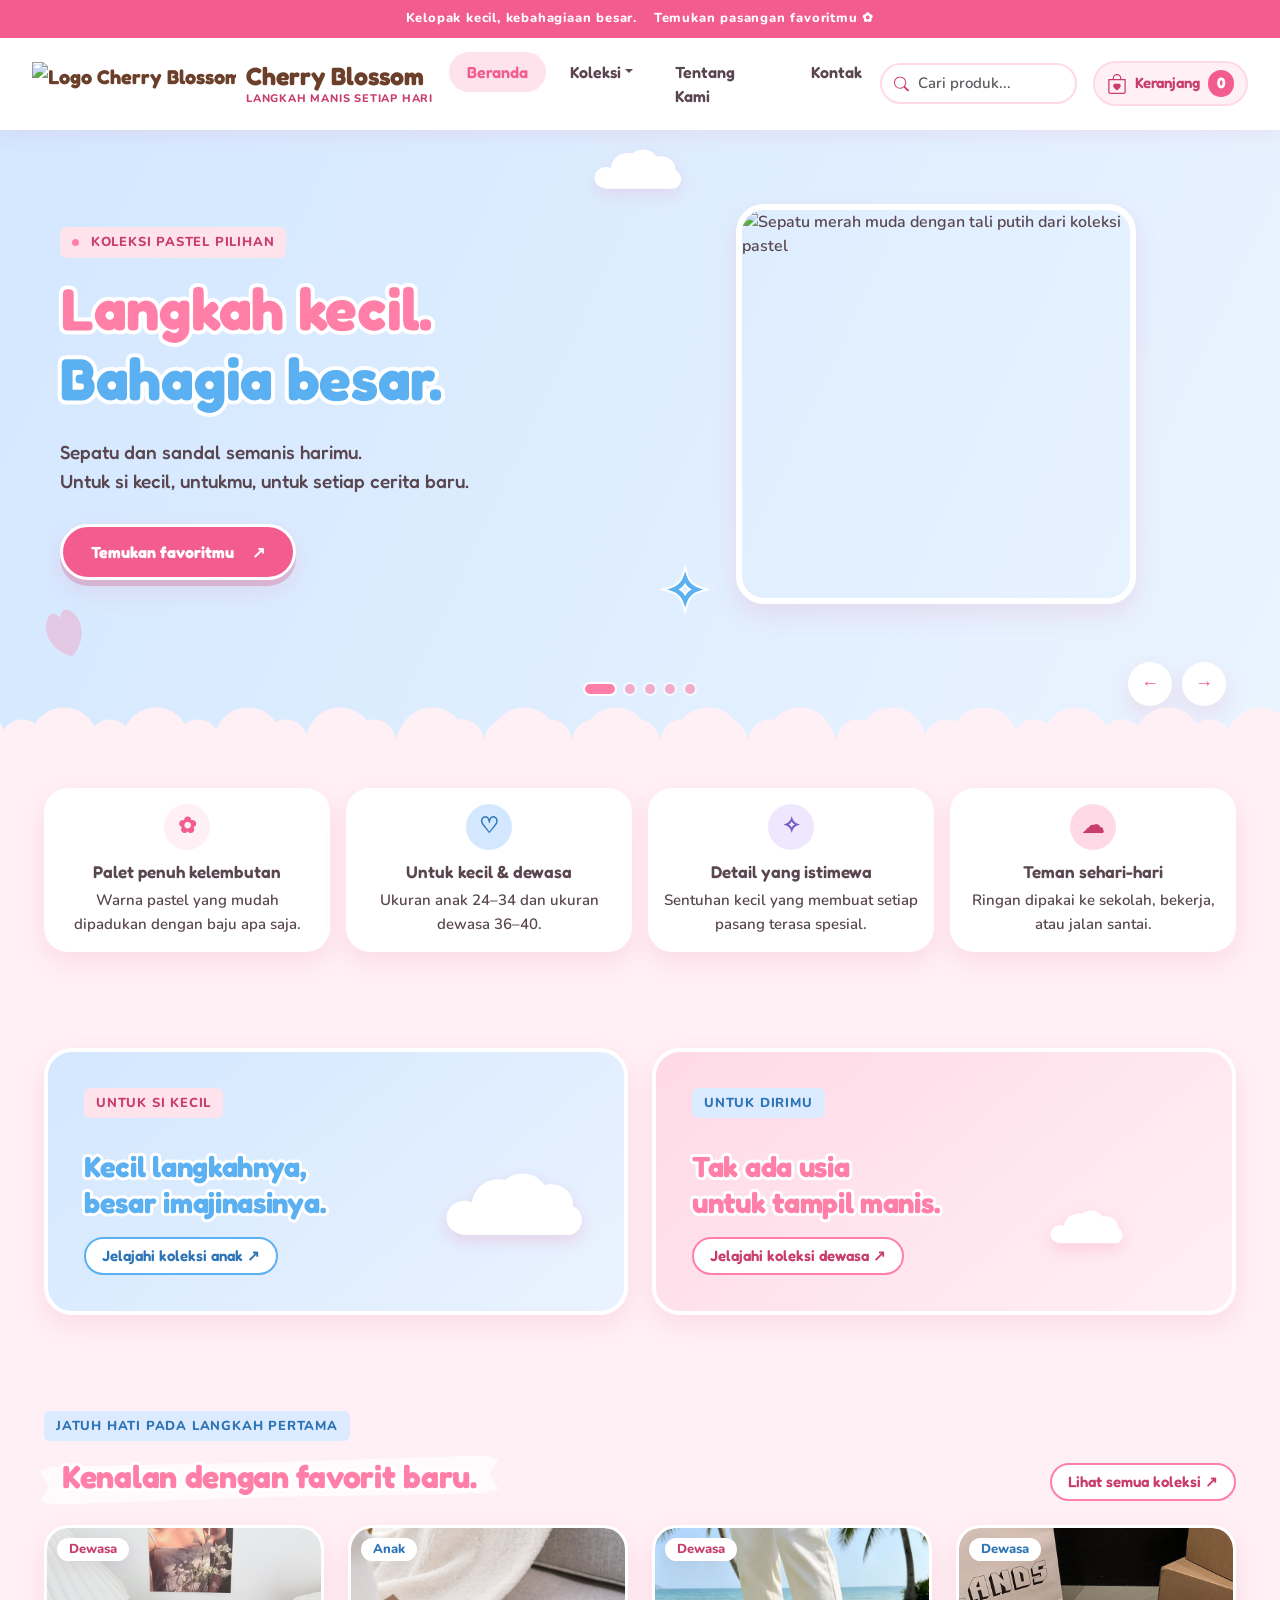
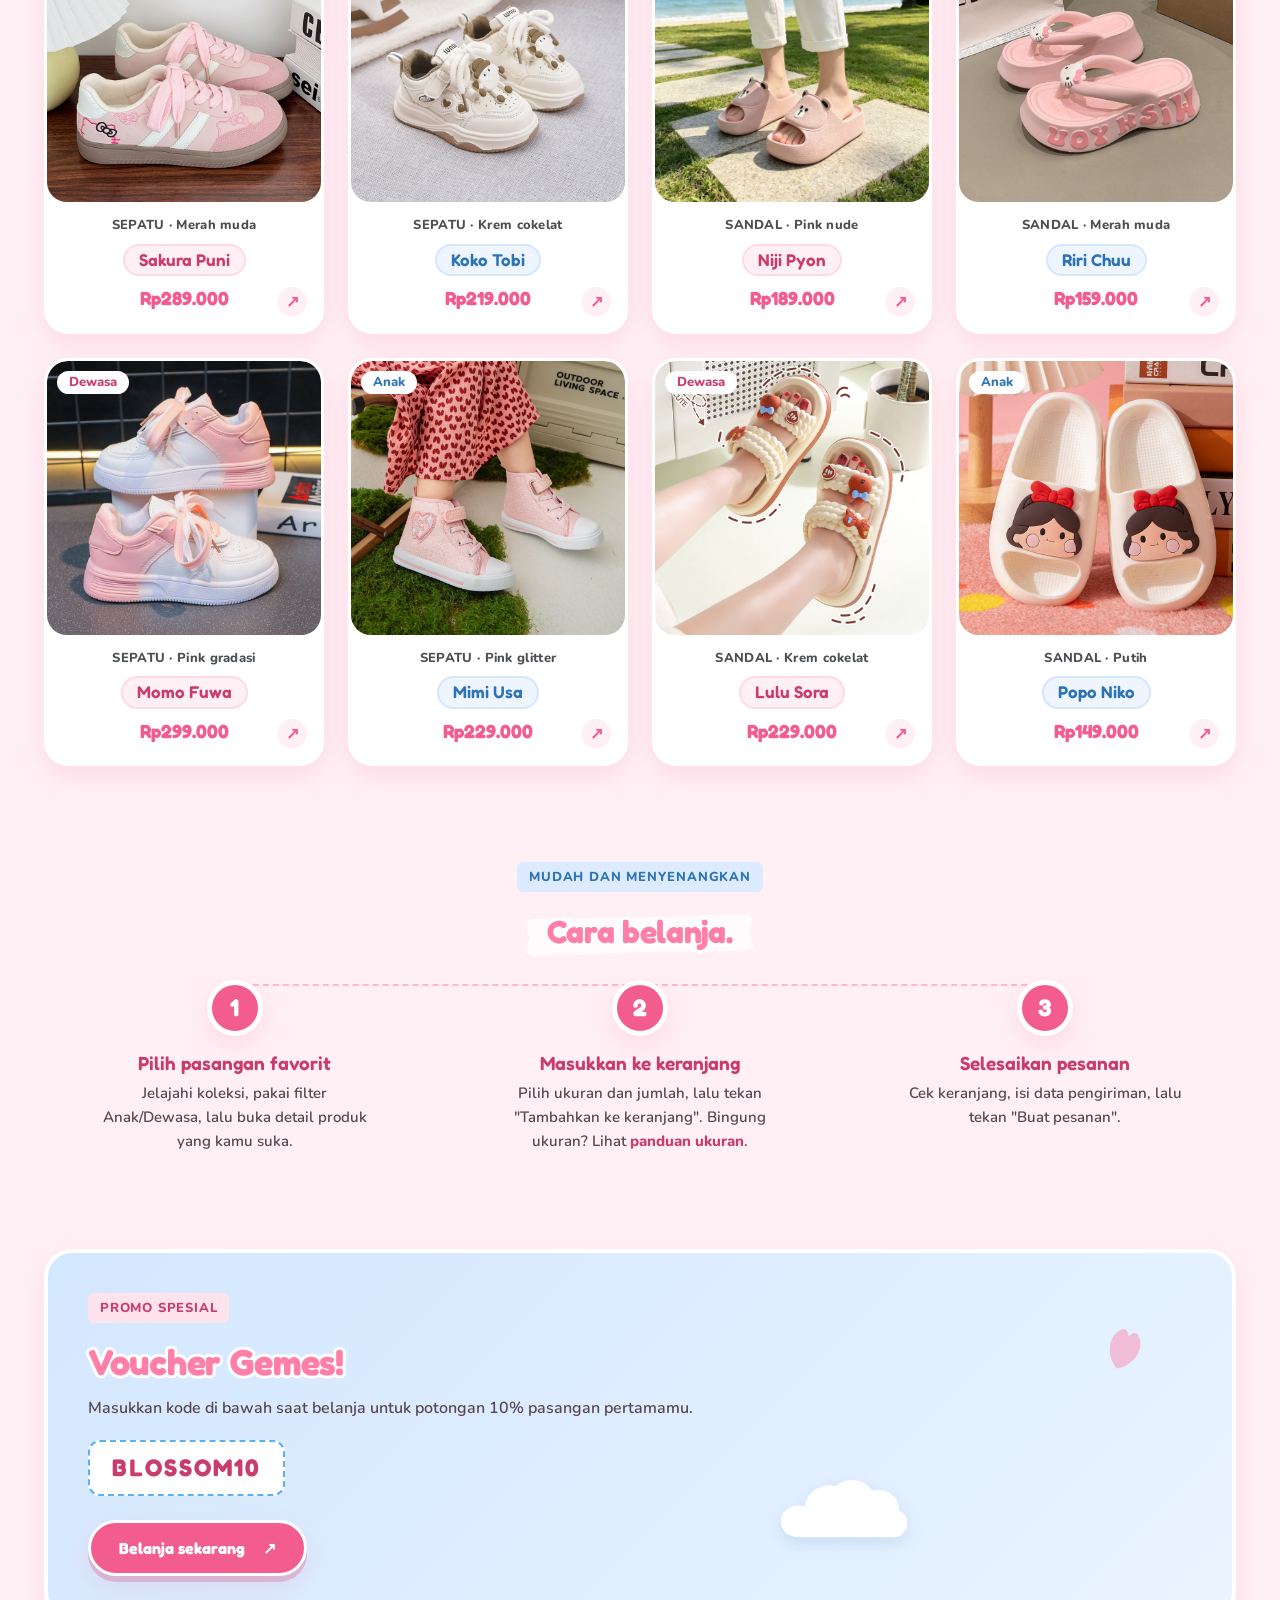
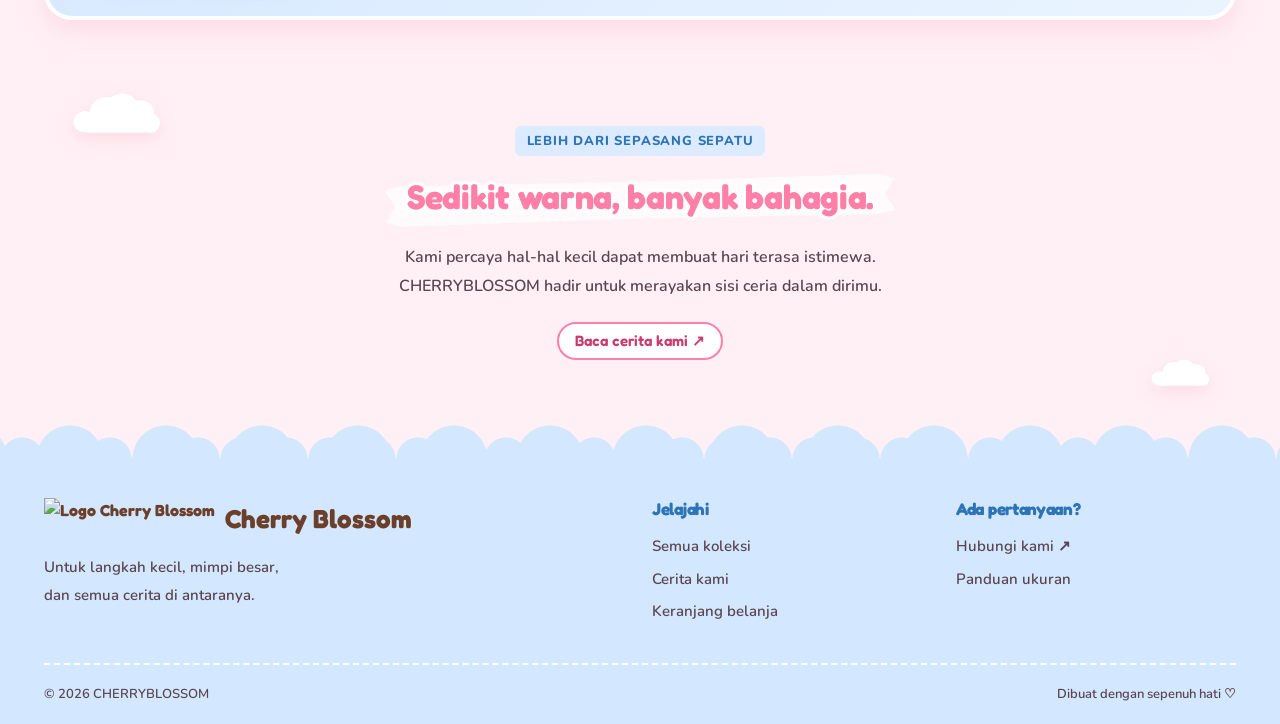
==== commit 50105c7e: "pencarian, dropdown navbar, popup form" ====
--- a/index.html
+++ b/index.html
@@ -20,13 +20,14 @@
         <nav class="navbar navbar-expand-lg container">
             <a class="navbar-brand" href="index.html">
                 <img class="brand-logo" src="images/logo.png" alt="Logo Cherry Blossom">
-                <span class="brand-text">Cherry Blossom<span class="brand-sub">STEP INTO CUTE COMFORT</span></span>
+                <span class="brand-text">Cherry Blossom<span class="brand-sub">LANGKAH MANIS SETIAP HARI</span></span>
             </a>
-            <!-- Tombol keranjang: ikon tas bulat + angka jumlah barang (badge di pojok kanan atas) -->
-            <a class="bag ms-auto me-2 me-lg-0 order-lg-last" href="keranjang.html" aria-label="Keranjang" title="Keranjang">
+            <!-- Tombol keranjang: ikon + tulisan (disembunyikan di layar kecil) + jumlah barang -->
+            <a class="bag ms-auto me-2 me-lg-0 order-lg-last" href="keranjang.html" aria-label="Keranjang belanja">
                 <svg xmlns="http://www.w3.org/2000/svg" width="20" height="20" fill="currentColor" class="bi bi-bag-heart" viewBox="0 0 16 16" aria-hidden="true">
                     <path fill-rule="evenodd" d="M10.5 3.5a2.5 2.5 0 0 0-5 0V4h5zm1 0V4H15v10a2 2 0 0 1-2 2H3a2 2 0 0 1-2-2V4h3.5v-.5a3.5 3.5 0 1 1 7 0M14 14V5H2v9a1 1 0 0 0 1 1h10a1 1 0 0 0 1-1M8 7.993c1.664-1.711 5.825 1.283 0 5.132-5.825-3.85-1.664-6.843 0-5.132"/>
                 </svg>
+                <span class="d-none d-md-inline">Keranjang</span>
                 <span id="cart-count" class="bag-count">0</span>
             </a>
             <button class="navbar-toggler" type="button" data-bs-toggle="collapse" data-bs-target="#menu" aria-controls="menu" aria-expanded="false" aria-label="Buka menu">
@@ -97,7 +98,7 @@
                                     <div class="hero-art">
                                         <img class="flower f1" src="images/logo.png" alt="" aria-hidden="true">
                                         <span class="flower f2" aria-hidden="true">✧</span>
-                                        <img class="hero-foto" src="images/banner/hero-1.png" alt="Sepatu merah muda dengan tali putih dari koleksi pastel">
+                                        <img class="hero-foto" src="images/banner/hero-1.jpg" alt="Sepatu merah muda dengan tali putih dari koleksi pastel">
                                     </div>
                                 </div>
                             </div>
@@ -115,7 +116,7 @@
                                 <div class="col-md-6">
                                     <div class="hero-art">
                                         <img class="flower f1" src="images/logo.png" alt="" aria-hidden="true">
-                                        <img class="hero-foto" src="images/banner/hero-2.png" alt="Sandal dengan tali berwarna pastel">
+                                        <img class="hero-foto" src="images/banner/hero-2.jpg" alt="Sandal dengan tali berwarna pastel">
                                     </div>
                                 </div>
                             </div>
@@ -133,7 +134,7 @@
                                 <div class="col-md-6">
                                     <div class="hero-art">
                                         <img class="flower f1" src="images/logo.png" alt="" aria-hidden="true">
-                                        <img class="hero-foto" src="images/banner/hero-3.png" alt="Sepatu anak berwarna biru pastel">
+                                        <img class="hero-foto" src="images/banner/hero-3.jpg" alt="Sepatu anak berwarna biru pastel">
                                     </div>
                                 </div>
                             </div>
@@ -151,7 +152,7 @@
                                 <div class="col-md-6">
                                     <div class="hero-art">
                                         <img class="flower f1" src="images/logo.png" alt="" aria-hidden="true">
-                                        <img class="hero-foto" src="images/banner/hero-4.png" alt="Sandal dewasa berwarna ungu muda dan merah muda">
+                                        <img class="hero-foto" src="images/banner/hero-4.jpg" alt="Sandal dewasa berwarna ungu muda dan merah muda">
                                     </div>
                                 </div>
                             </div>
@@ -169,7 +170,7 @@
                                 <div class="col-md-6">
                                     <div class="hero-art">
                                         <img class="flower f1" src="images/logo.png" alt="" aria-hidden="true">
-                                        <img class="hero-foto" src="images/banner/hero-5.png" alt="Sandal merah muda dengan aksen mint">
+                                        <img class="hero-foto" src="images/banner/hero-5.jpg" alt="Sandal merah muda dengan aksen mint">
                                     </div>
                                 </div>
                             </div>
--- a/css/style.css
+++ b/css/style.css
@@ -319,11 +319,6 @@
 
 .navbar {
     min-height: 92px;
-    /* Kembalikan jarak samping 12px seperti .container lain
-       (bawaan .navbar Bootstrap membuatnya 0, sehingga badge
-       keranjang keluar dari tepi layar) */
-    padding-left: 12px;
-    padding-right: 12px;
 }
 
 /* Logo: maskot + tulisan "Cherry Blossom" */
@@ -397,7 +392,7 @@
 
 /* Pencarian kecil di navbar: pill, ikon di dalam kolom */
 .nav-search {
-    width: 280px;   /* layar xl; di 992-1199px dibuat 220px */
+    width: 200px;
 }
 
 .nav-search-icon {
@@ -456,18 +451,18 @@
     border-radius: 14px;
 }
 
-/* Tombol keranjang: ikon tas di dalam lingkaran 44x44px */
+/* Tombol keranjang: ikon tas + tulisan + angka jumlah barang */
 .bag {
-    position: relative;          /* patokan posisi badge angka */
     display: inline-flex;
     align-items: center;
-    justify-content: center;
-    width: 44px;
-    height: 44px;
-    flex-shrink: 0;
+    gap: 8px;
+    font-family: 'Fredoka', 'Nunito', sans-serif;
+    font-size: 0.9375rem;
+    font-weight: 600;
     background: var(--pink-soft);
     border: 2px solid var(--pink-bg);
-    border-radius: 50%;
+    border-radius: 50px;
+    padding: 7px 12px;
     color: var(--pink-deep);
 }
 
@@ -486,27 +481,18 @@
 /* Angka tetap terbaca: lingkaran putih, angka pink */
 .bag.active .bag-count {
     background: var(--white);
-    border-color: var(--pink-strong);
-    color: var(--pink-deep);
-}
-
-/* Badge angka jumlah barang di pojok kanan atas ikon */
+    color: var(--pink-deep);
+}
+
+/* Angka jumlah barang di dalam lingkaran pink */
 .bag-count {
-    position: absolute;
-    top: -6px;
-    right: -6px;
-    min-width: 22px;
-    height: 22px;
-    padding: 0 5px;
+    min-width: 26px;
     background: var(--pink-strong);
-    border: 2px solid var(--white);
+    color: var(--white);
+    padding: 2px 8px;
     border-radius: 50px;
-    color: var(--white);
-    font-family: 'Fredoka', 'Nunito', sans-serif;
-    font-size: 0.75rem;
+    text-align: center;
     font-weight: 700;
-    line-height: 18px;
-    text-align: center;
 }
 
 
@@ -577,16 +563,18 @@
     padding: 24px;
 }
 
-/* Gambar slide: PNG transparan tanpa kotak. object-fit: contain
-   membuat sepatu tampil utuh; bayangan mengikuti bentuk gambar. */
+/* Foto slide tampil dengan warna asli seperti kartu foto:
+   sudut membulat, garis tepi putih, bayangan lembut. */
 .hero-foto {
     display: block;
     width: 100%;
-    aspect-ratio: 1 / 1;     /* tinggi area gambar sama di kelima slide */
-    max-height: 440px;
+    max-width: 400px;        /* ukuran kartu foto di desktop */
+    aspect-ratio: 1 / 1;     /* selalu persegi, jadi tetap proporsional */
     margin: 0 auto;
-    object-fit: contain;
-    filter: drop-shadow(0 18px 24px rgba(90, 120, 170, 0.18));
+    object-fit: cover;       /* foto mengisi kotak tanpa gepeng */
+    border: 6px solid var(--white);
+    border-radius: 28px;
+    box-shadow: var(--shadow-pink);
 }
 
 /* Maskot (kanan atas) & bintang ✧ (kiri bawah), tetap di dalam .hero-art */
@@ -1056,20 +1044,8 @@
     pointer-events: none;   /* klik tetap mengenai input */
 }
 
-/* Kolom pencarian: lebar penuh di layar kecil, 280px di lg ke atas */
-.search-box {
-    width: 100%;
-}
-
 .search-box .form-control {
-    padding: 8px 14px 8px 42px;   /* kiri diberi ruang untuk ikon */
-    font-size: 0.9375rem;
-}
-
-@media (min-width: 992px) {
-    .search-box {
-        width: 280px;
-    }
+    padding-left: 44px;     /* beri ruang untuk ikon */
 }
 
 /* Label kecil "Kategori" dan "Jenis" */
@@ -1587,16 +1563,9 @@
     filter: drop-shadow(0 8px 10px rgba(242, 92, 142, .25));
 }
 
-/* Sapaan "Halo, teman blossom!": judul biasa, bukan gaya stiker */
 .contact-info h2 {
-    font-family: 'Fredoka', 'Nunito', sans-serif;
-    font-weight: 700;
-    font-size: 1.5rem;
-    line-height: 1.25;
-    color: var(--pink-deep);
-    -webkit-text-stroke: 0;
-    text-shadow: none;
-    margin: 14px 0 8px;
+    font-size: 1.875rem;
+    margin-top: 10px;
 }
 
 .contact-info p {
@@ -1611,86 +1580,16 @@
 }
 
 
-/* FAQ (Accordion Bootstrap): kartu putih terpisah, sudut bulat.
-   Warna diatur lewat variabel CSS bawaan Bootstrap. */
-.faq {
-    --bs-accordion-border-width: 0;
-    --bs-accordion-bg: var(--white);
-    --bs-accordion-color: var(--text);
-    --bs-accordion-btn-color: var(--text);
-    --bs-accordion-active-color: var(--pink-strong);
-    --bs-accordion-active-bg: var(--pink-soft);
-    --bs-accordion-btn-focus-box-shadow: inset 0 0 0 2px var(--pink);  /* fokus pink, bukan biru */
-    /* Ikon panah bawaan Bootstrap, warnanya diganti pink (stroke) */
-    --bs-accordion-btn-icon: url("data:image/svg+xml,%3csvg xmlns='http://www.w3.org/2000/svg' viewBox='0 0 16 16' fill='none' stroke='%23C93D6E' stroke-linecap='round' stroke-linejoin='round'%3e%3cpath d='m2 5 6 6 6-6'/%3e%3c/svg%3e");
-    --bs-accordion-btn-active-icon: url("data:image/svg+xml,%3csvg xmlns='http://www.w3.org/2000/svg' viewBox='0 0 16 16' fill='none' stroke='%23F25C8E' stroke-linecap='round' stroke-linejoin='round'%3e%3cpath d='m2 5 6 6 6-6'/%3e%3c/svg%3e");
-    margin-top: 16px;
-}
-
-.faq .accordion-item {
-    border-radius: 18px;
-    overflow: hidden;
-    margin-bottom: 10px;
-    box-shadow: var(--shadow-soft);
-}
-
-.faq .accordion-button {
-    font-family: 'Nunito', sans-serif;
-    font-size: 0.9375rem;
-    font-weight: 800;
-    padding: 14px 18px;
-    border-radius: 18px;
-}
-
-.faq .accordion-button:not(.collapsed) {
-    border-radius: 18px 18px 0 0;
-    box-shadow: none;
-}
-
-.faq .accordion-body {
-    font-size: 0.9375rem;
-    padding: 12px 18px 16px;
-}
-
-.faq .accordion-body a {
-    color: var(--pink-deep);
-    font-weight: 800;
-}
-
-/* Checkbox form kontak: centang pink */
-.form-check-input {
-    border: 2px solid var(--pink);
-}
-
-.form-check-input:checked {
-    background-color: var(--pink-strong);
-    border-color: var(--pink-strong);
-}
-
-.form-check-input:focus {
-    border-color: var(--pink);
-    box-shadow: 0 0 0 4px rgba(255, 127, 168, .25);
-}
-
-.form-check-label {
-    font-size: 0.9375rem;
-}
-
-
 /* ===== 20b. ALAMAT TOKO & PETA (kontak.html) ===== */
-/* Kotak toko memakai class .promo-banner (lihat bagian Banner promo).
-   Dekorasi maskot & awan "mengintip" di tepi kotak agar tidak
-   menutupi teks maupun peta. */
-.toko-maskot {
-    top: -30px;
-    right: 40px;
-    width: 60px;
-    transform: rotate(10deg);
-}
-
-.toko-awan {
-    bottom: 12px;
-    left: 32px;
+.toko-box {
+    background: var(--white);
+    border-radius: 28px;
+    padding: 32px;
+    box-shadow: var(--shadow-pink);
+}
+
+.toko-box h2 {
+    font-size: 1.875rem;
 }
 
 .info-toko li {
@@ -1707,7 +1606,7 @@
     display: block;
     width: 100%;
     height: 350px;
-    border: 3px solid var(--white);
+    border: 0;
     border-radius: 24px;
 }
 
@@ -1904,12 +1803,7 @@
     }
 
     .nav-search {
-        width: 220px;
-    }
-
-    /* Filter + pencarian produk tetap satu baris */
-    .search-box {
-        width: 240px;
+        width: 170px;
     }
 }
 
@@ -2020,9 +1914,9 @@
         font-size: 1rem;
     }
 
-    /* Di HP gambar lebih kecil agar teks & gambar muat */
+    /* Di HP kartu foto lebih kecil agar teks & foto muat */
     .hero-foto {
-        max-height: 280px;
+        max-width: 260px;
     }
 
     .f1 {
@@ -2041,6 +1935,7 @@
         font-size: 1.625rem;
     }
 
+    .toko-box,
     .promo-banner {
         padding: 24px 18px;
     }
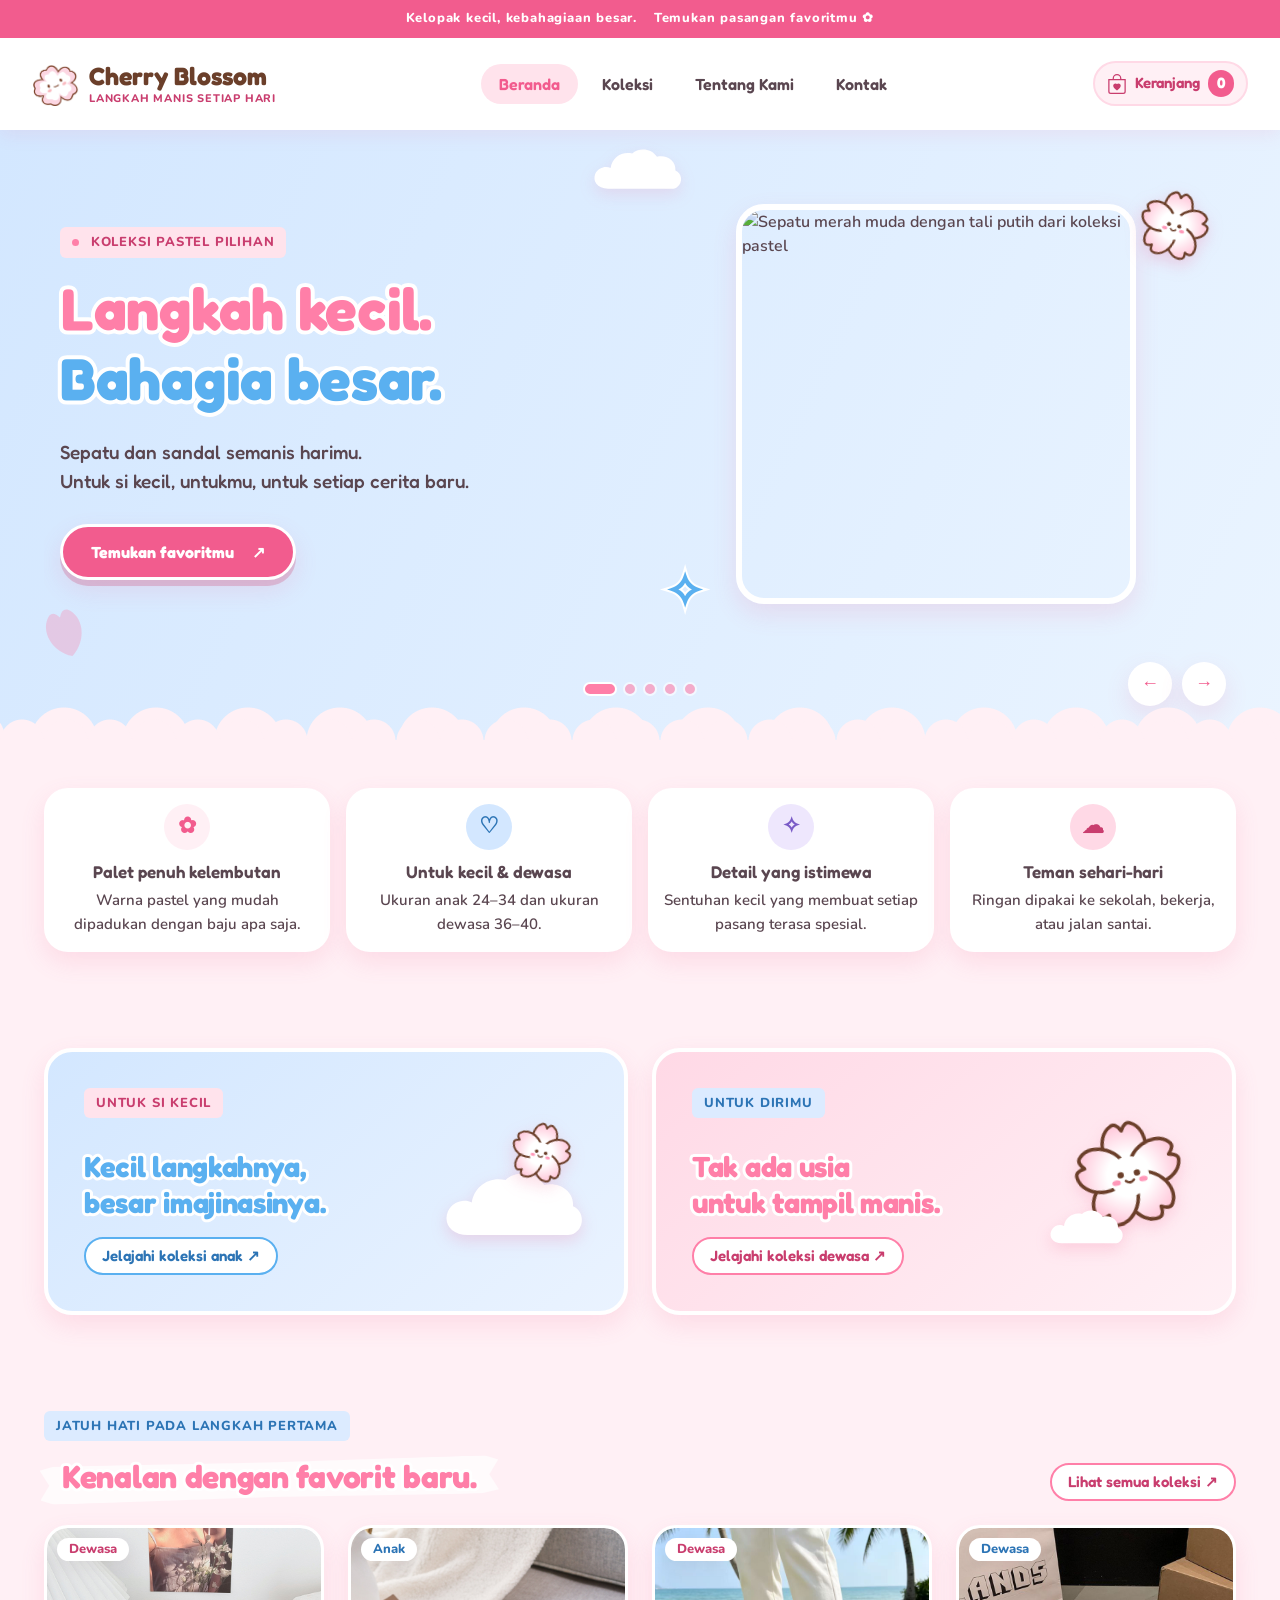
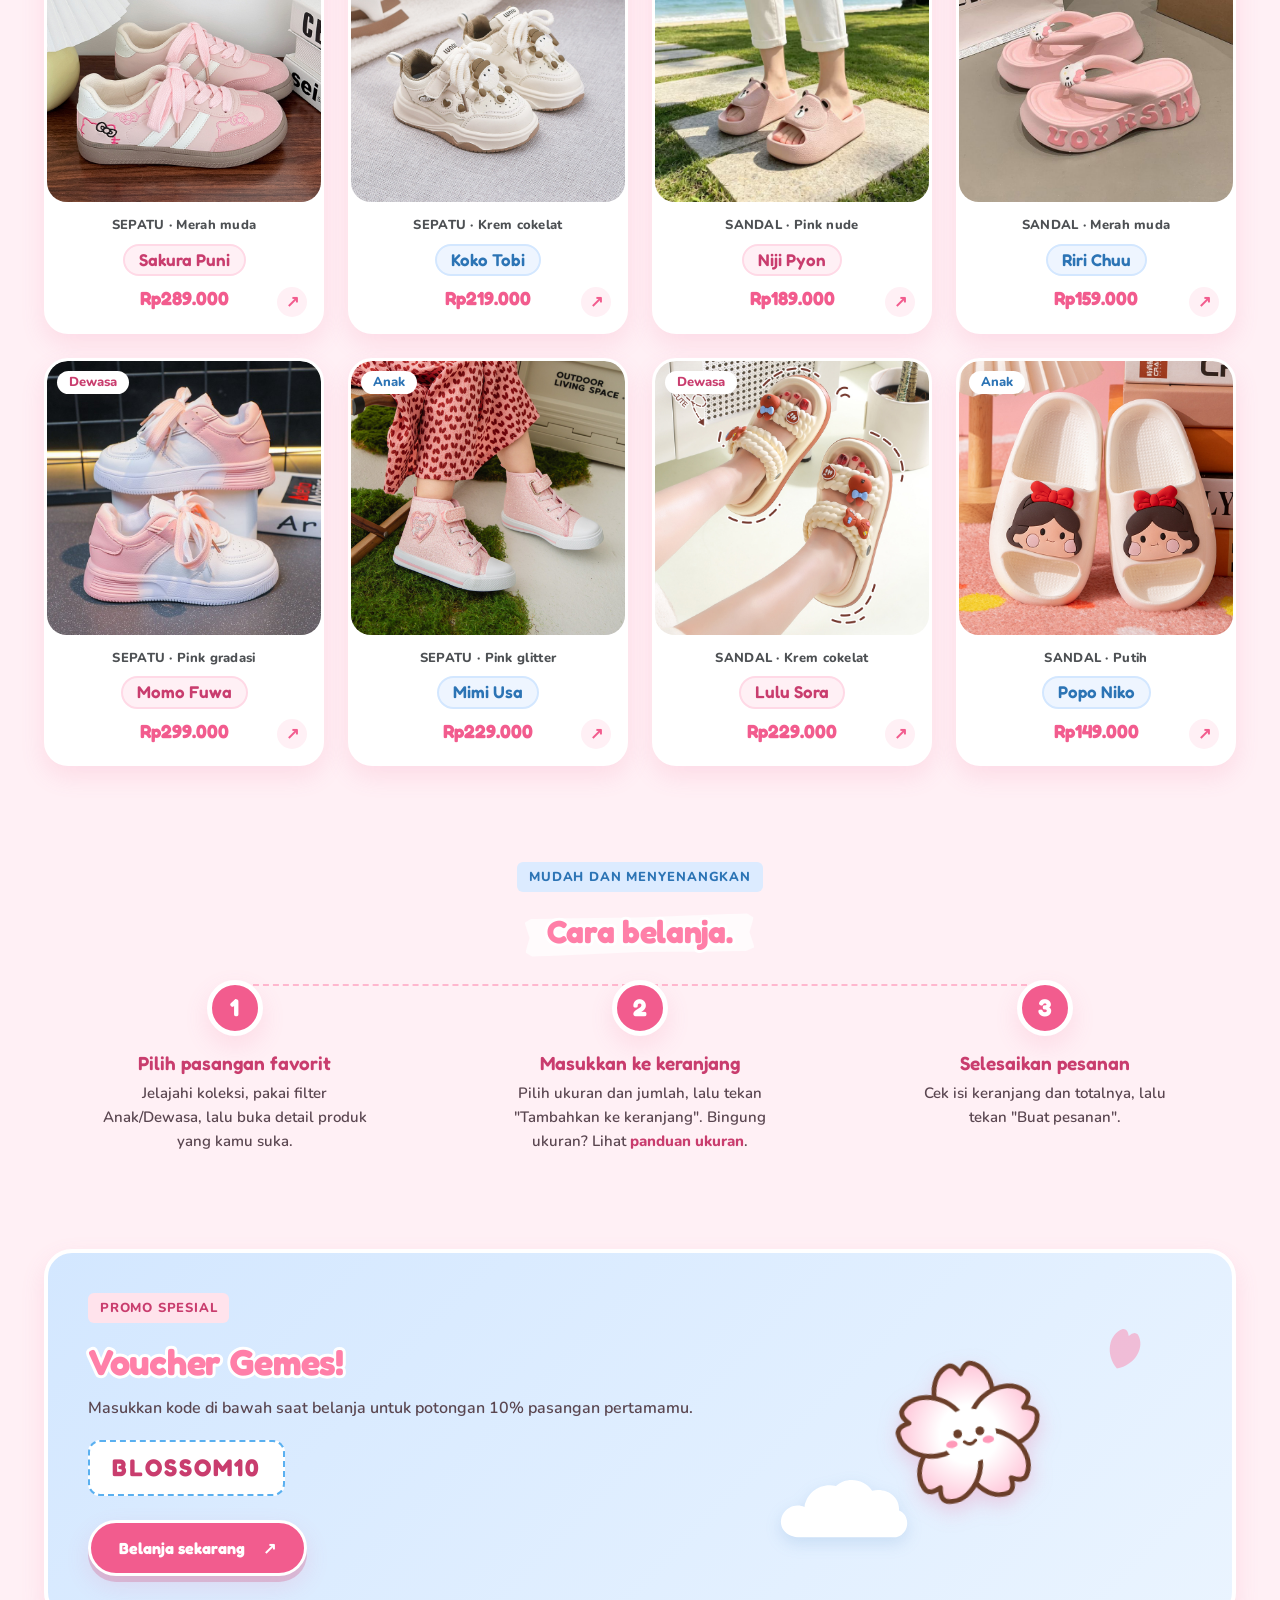
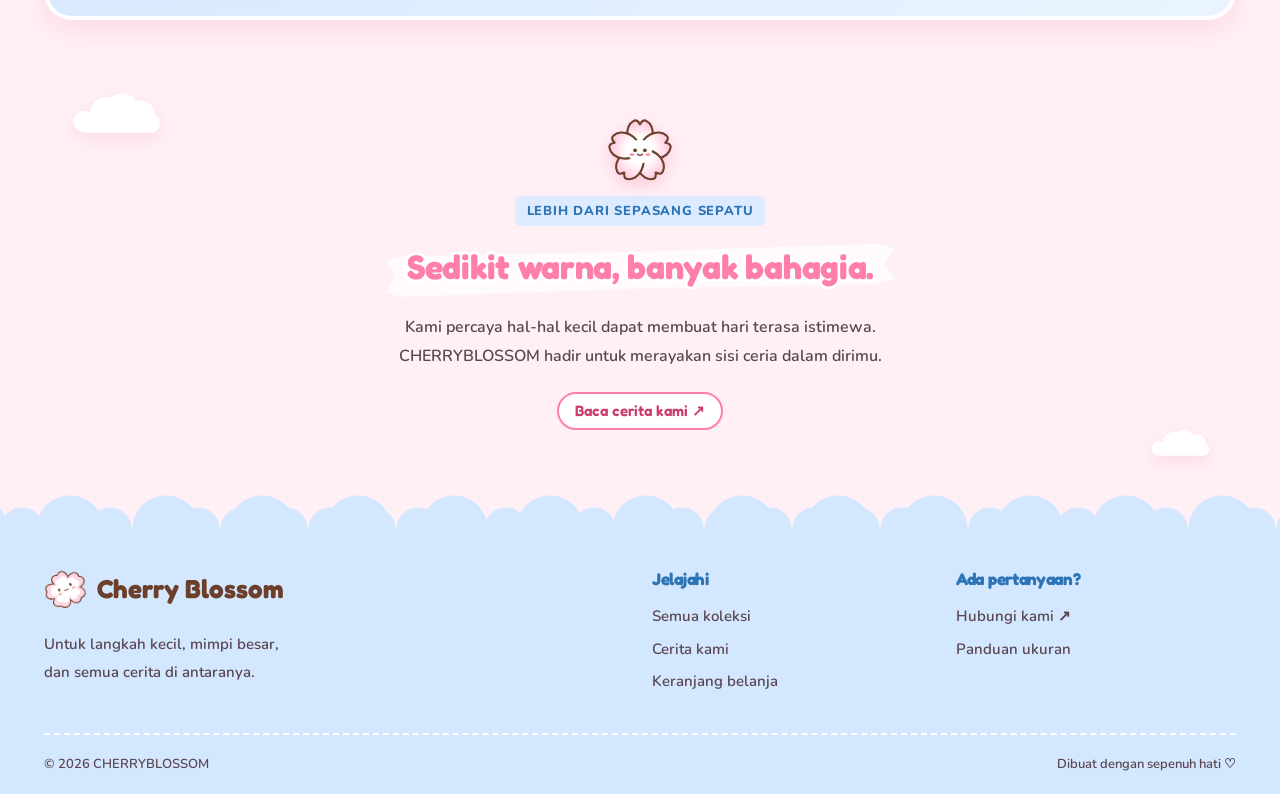
==== commit 224b52ad: "perubahan desain tahap 4" ====
--- a/index.html
+++ b/index.html
@@ -36,28 +36,10 @@
             <div class="collapse navbar-collapse" id="menu">
                 <ul class="navbar-nav mx-auto">
                     <li class="nav-item"><a class="nav-link active" href="index.html" aria-current="page">Beranda</a></li>
-                    <li class="nav-item dropdown">
-                        <!-- Dropdown Bootstrap (dibuka oleh bootstrap.bundle.min.js, tanpa JS tambahan) -->
-                        <a class="nav-link dropdown-toggle" href="#" role="button" data-bs-toggle="dropdown" aria-expanded="false">Koleksi</a>
-                        <ul class="dropdown-menu">
-                            <li><a class="dropdown-item" href="produk.html">Semua koleksi</a></li>
-                            <li><a class="dropdown-item" href="produk.html?kategori=Anak">Koleksi anak</a></li>
-                            <li><a class="dropdown-item" href="produk.html?kategori=Dewasa">Koleksi dewasa</a></li>
-                            <li><hr class="dropdown-divider"></li>
-                            <li><a class="dropdown-item" href="panduan-ukuran.html">Panduan ukuran</a></li>
-                        </ul>
-                    </li>
+                    <li class="nav-item"><a class="nav-link" href="produk.html">Koleksi</a></li>
                     <li class="nav-item"><a class="nav-link" href="tentang.html">Tentang Kami</a></li>
                     <li class="nav-item"><a class="nav-link" href="kontak.html">Kontak</a></li>
                 </ul>
-                <!-- Pencarian navbar: mengirim ?cari= ke produk.html -->
-                <form class="nav-search position-relative me-lg-3" action="produk.html" method="get" role="search">
-                    <label for="nav-cari" class="visually-hidden">Cari produk</label>
-                    <svg xmlns="http://www.w3.org/2000/svg" width="15" height="15" fill="currentColor" class="bi bi-search nav-search-icon position-absolute top-50 translate-middle-y" viewBox="0 0 16 16" aria-hidden="true">
-                        <path d="M11.742 10.344a6.5 6.5 0 1 0-1.397 1.398h-.001q.044.06.098.115l3.85 3.85a1 1 0 0 0 1.415-1.414l-3.85-3.85a1 1 0 0 0-.115-.1zM12 6.5a5.5 5.5 0 1 1-11 0 5.5 5.5 0 0 1 11 0"/>
-                    </svg>
-                    <input id="nav-cari" class="form-control" type="search" name="cari" placeholder="Cari produk...">
-                </form>
             </div>
         </nav>
     </header>
@@ -96,7 +78,7 @@
                                 </div>
                                 <div class="col-md-6">
                                     <div class="hero-art">
-                                        <img class="flower f1" src="images/logo.png" alt="" aria-hidden="true">
+                                        <img class="flower f1" src="images/dekor/maskot.svg" alt="" aria-hidden="true">
                                         <span class="flower f2" aria-hidden="true">✧</span>
                                         <img class="hero-foto" src="images/banner/hero-1.jpg" alt="Sepatu merah muda dengan tali putih dari koleksi pastel">
                                     </div>
@@ -115,7 +97,7 @@
                                 </div>
                                 <div class="col-md-6">
                                     <div class="hero-art">
-                                        <img class="flower f1" src="images/logo.png" alt="" aria-hidden="true">
+                                        <img class="flower f1" src="images/dekor/maskot.svg" alt="" aria-hidden="true">
                                         <img class="hero-foto" src="images/banner/hero-2.jpg" alt="Sandal dengan tali berwarna pastel">
                                     </div>
                                 </div>
@@ -133,7 +115,7 @@
                                 </div>
                                 <div class="col-md-6">
                                     <div class="hero-art">
-                                        <img class="flower f1" src="images/logo.png" alt="" aria-hidden="true">
+                                        <img class="flower f1" src="images/dekor/maskot.svg" alt="" aria-hidden="true">
                                         <img class="hero-foto" src="images/banner/hero-3.jpg" alt="Sepatu anak berwarna biru pastel">
                                     </div>
                                 </div>
@@ -151,7 +133,7 @@
                                 </div>
                                 <div class="col-md-6">
                                     <div class="hero-art">
-                                        <img class="flower f1" src="images/logo.png" alt="" aria-hidden="true">
+                                        <img class="flower f1" src="images/dekor/maskot.svg" alt="" aria-hidden="true">
                                         <img class="hero-foto" src="images/banner/hero-4.jpg" alt="Sandal dewasa berwarna ungu muda dan merah muda">
                                     </div>
                                 </div>
@@ -169,7 +151,7 @@
                                 </div>
                                 <div class="col-md-6">
                                     <div class="hero-art">
-                                        <img class="flower f1" src="images/logo.png" alt="" aria-hidden="true">
+                                        <img class="flower f1" src="images/dekor/maskot.svg" alt="" aria-hidden="true">
                                         <img class="hero-foto" src="images/banner/hero-5.jpg" alt="Sandal merah muda dengan aksen mint">
                                     </div>
                                 </div>
@@ -253,7 +235,7 @@
                         <!-- Hiasan: awan besar + maskot kecil -->
                         <span class="category-art" aria-hidden="true">
                             <img class="category-awan" src="images/dekor/awan.svg" alt="" aria-hidden="true">
-                            <img class="category-maskot" src="images/logo.png" alt="" aria-hidden="true">
+                            <img class="category-maskot" src="images/dekor/maskot.svg" alt="" aria-hidden="true">
                         </span>
                     </a>
                 </div>
@@ -268,7 +250,7 @@
                         </div>
                         <!-- Hiasan: maskot besar + awan kecil -->
                         <span class="category-art" aria-hidden="true">
-                            <img class="category-maskot" src="images/logo.png" alt="" aria-hidden="true">
+                            <img class="category-maskot" src="images/dekor/maskot.svg" alt="" aria-hidden="true">
                             <img class="category-awan" src="images/dekor/awan.svg" alt="" aria-hidden="true">
                         </span>
                     </a>
@@ -446,7 +428,7 @@
                     <div class="col-md-4 langkah">
                         <span class="langkah-nomor">3</span>
                         <h3>Selesaikan pesanan</h3>
-                        <p class="mb-0">Cek keranjang, isi data pengiriman, lalu tekan "Buat pesanan".</p>
+                        <p class="mb-0">Cek isi keranjang dan totalnya, lalu tekan "Buat pesanan".</p>
                     </div>
                 </div>
             </div>
@@ -472,7 +454,7 @@
                     <div class="col-md-5">
                         <div class="promo-art" aria-hidden="true">
                             <img class="promo-awan" src="images/dekor/awan.svg" alt="" aria-hidden="true">
-                            <img class="promo-maskot" src="images/logo.png" alt="" aria-hidden="true">
+                            <img class="promo-maskot" src="images/dekor/maskot.svg" alt="" aria-hidden="true">
                             <img class="promo-kelopak" src="images/dekor/kelopak.svg" alt="" aria-hidden="true">
                         </div>
                     </div>
@@ -487,7 +469,7 @@
             <img class="decor decor-awan pos-tl d-none d-md-block" src="images/dekor/awan.svg" alt="" aria-hidden="true">
             <img class="decor decor-awan kecil pos-br d-none d-md-block" src="images/dekor/awan.svg" alt="" aria-hidden="true">
 
-            <img class="story-maskot" src="images/logo.png" alt="" aria-hidden="true">
+            <img class="story-maskot" src="images/dekor/maskot.svg" alt="" aria-hidden="true">
             <div class="badge eyebrow">LEBIH DARI SEPASANG SEPATU</div>
             <h2>Sedikit warna, banyak bahagia.</h2>
             <p>Kami percaya hal-hal kecil dapat membuat hari terasa istimewa.<br>CHERRYBLOSSOM hadir untuk merayakan sisi ceria dalam dirimu.</p>
--- a/css/style.css
+++ b/css/style.css
@@ -390,62 +390,6 @@
     color: var(--pink-strong);
 }
 
-/* Pencarian kecil di navbar: pill, ikon di dalam kolom */
-.nav-search {
-    width: 200px;
-}
-
-.nav-search-icon {
-    left: 14px;
-    color: var(--pink-deep);
-    pointer-events: none;   /* klik tetap mengenai input */
-}
-
-.nav-search .form-control {
-    border-radius: 50px;
-    padding: 7px 14px 7px 36px;
-    font-size: 0.9375rem;
-}
-
-/* Cincin fokus menu navbar: pink (menimpa biru bawaan Bootstrap) */
-.navbar .nav-link:focus-visible {
-    box-shadow: 0 0 0 4px rgba(255, 127, 168, .35);
-}
-
-/* Dropdown "Koleksi": menu putih bersudut bulat, hover pink lembut */
-.navbar .dropdown-menu {
-    border: 0;
-    border-radius: 18px;
-    padding: 8px;
-    box-shadow: var(--shadow-pink);
-}
-
-.navbar .dropdown-item {
-    font-family: 'Fredoka', 'Nunito', sans-serif;
-    font-weight: 600;
-    color: var(--text);
-    border-radius: 12px;
-    padding: 8px 14px;
-}
-
-.navbar .dropdown-item:hover,
-.navbar .dropdown-item:focus {
-    background: var(--pink-soft);
-    color: var(--text);
-}
-
-/* Item halaman yang sedang dibuka (menimpa biru bawaan Bootstrap) */
-.navbar .dropdown-item.active,
-.navbar .dropdown-item:active {
-    background: #FFE3EC;
-    color: var(--pink-strong);
-}
-
-.navbar .dropdown-divider {
-    border-color: var(--pink-soft);
-    margin: 6px 4px;
-}
-
 .navbar-toggler {
     border: 2px solid var(--pink-bg);
     border-radius: 14px;
@@ -1323,147 +1267,6 @@
 .remove:focus-visible {
     background: var(--pink-soft);
     color: var(--pink-deep);
-}
-
-
-/* ===== 18b. HALAMAN PENGIRIMAN (checkout.html) ===== */
-
-/* Penanda langkah: 1 Keranjang — 2 Pengiriman — 3 Selesai */
-.checkout-steps {
-    gap: 8px;
-}
-
-.checkout-steps li {
-    display: inline-flex;
-    align-items: center;
-    gap: 8px;
-    font-size: 0.9375rem;
-    font-weight: 800;
-    color: var(--text);
-    opacity: .6;
-}
-
-.checkout-steps li a {
-    display: inline-flex;
-    align-items: center;
-    gap: 8px;
-    color: inherit;
-}
-
-/* Garis pendek di antara dua langkah */
-.checkout-steps li + li::before {
-    content: "";
-    width: 28px;
-    height: 2px;
-    background: var(--pink-bg);
-    margin-right: 2px;
-}
-
-/* Lingkaran nomor langkah */
-.step-num {
-    display: inline-flex;
-    align-items: center;
-    justify-content: center;
-    width: 28px;
-    height: 28px;
-    border-radius: 50%;
-    background: var(--white);
-    border: 2px solid var(--pink-bg);
-    font-size: 0.8125rem;
-}
-
-/* Langkah selesai & aktif tampil jelas */
-.checkout-steps .done,
-.checkout-steps .active {
-    opacity: 1;
-}
-
-.checkout-steps .done {
-    color: var(--pink-deep);
-}
-
-.checkout-steps .active {
-    color: var(--pink-strong);
-}
-
-.checkout-steps .done .step-num {
-    background: var(--pink-soft);
-    border-color: var(--pink);
-}
-
-.checkout-steps .active .step-num {
-    background: var(--pink-strong);
-    border-color: var(--pink-strong);
-    color: var(--white);
-}
-
-/* Daftar barang di kartu "Ringkasan pesanan" */
-.order-item {
-    padding: 10px 0;
-    border-bottom: 1px solid var(--pink-soft);
-}
-
-.order-item img {
-    width: 56px;
-    height: 56px;
-    object-fit: cover;
-    border-radius: 14px;
-}
-
-.order-item strong,
-.order-item small {
-    display: block;
-}
-
-.order-item strong {
-    color: var(--pink-deep);
-}
-
-.order-item small {
-    font-size: 0.8125rem;
-}
-
-.order-price {
-    font-weight: 800;
-    font-size: 0.9375rem;
-    white-space: nowrap;
-}
-
-
-/* ===== 18c. POP-UP BERHASIL (modal checkout & kontak) ===== */
-.success-modal {
-    border: 0;
-    border-radius: 28px;
-    background: var(--white);
-    text-align: center;
-}
-
-.success-modal .modal-body {
-    padding: 36px 28px 32px;
-}
-
-.success-maskot {
-    width: 80px;
-    margin-bottom: 12px;
-}
-
-.success-modal .modal-title {
-    font-size: 1.75rem;
-    color: var(--pink-strong);
-    -webkit-text-stroke: 0;
-    margin-bottom: 10px;
-}
-
-.success-modal p {
-    color: var(--text);
-    margin-bottom: 24px;
-}
-
-/* Tombol kedua (outline) setinggi tombol utama */
-.success-modal .btn-outline-cherry {
-    padding: 14px 26px;
-    font-size: 1rem;
-    font-weight: 700;
 }
 
 
@@ -1790,24 +1593,6 @@
 }
 
 
-/* ===== 21b. LAPTOP KECIL (992px - 1199px) =====
-   Navbar memuat logo, menu, pencarian, dan keranjang dalam satu baris,
-   jadi jarak antar menu dan lebar pencarian sedikit dikecilkan. */
-@media (min-width: 992px) and (max-width: 1199px) {
-    .navbar-nav {
-        gap: 0;
-    }
-
-    .navbar .navbar-nav .nav-link {
-        padding: 8px 11px;
-    }
-
-    .nav-search {
-        width: 170px;
-    }
-}
-
-
 /* ===== 22. TABLET (lebar maksimal 991px) ===== */
 @media (max-width: 991px) {
     .navbar {
@@ -1826,16 +1611,6 @@
 
     .navbar-collapse {
         padding-bottom: 18px;
-    }
-
-    .nav-search {
-        width: 100%;
-    }
-
-    .navbar .dropdown-menu {
-        box-shadow: none;
-        border: 2px solid var(--pink-soft);
-        margin: 4px 0 8px;
     }
 
     .brand-text {
@@ -2024,7 +1799,7 @@
     }
 
     .filter {
-        padding: 5px 12px;
+        padding: 5px 14px;
     }
 
     /* Label filter selebar sama agar tombol dua baris sejajar */
@@ -2061,20 +1836,6 @@
         min-width: 0;
         white-space: normal;
     }
-
-    /* Penanda langkah checkout: tanpa garis penghubung agar muat satu baris */
-    .checkout-steps li {
-        font-size: 0.875rem;
-        gap: 6px;
-    }
-
-    .checkout-steps li + li::before {
-        display: none;
-    }
-
-    .checkout-steps {
-        gap: 14px;
-    }
 }
 
 
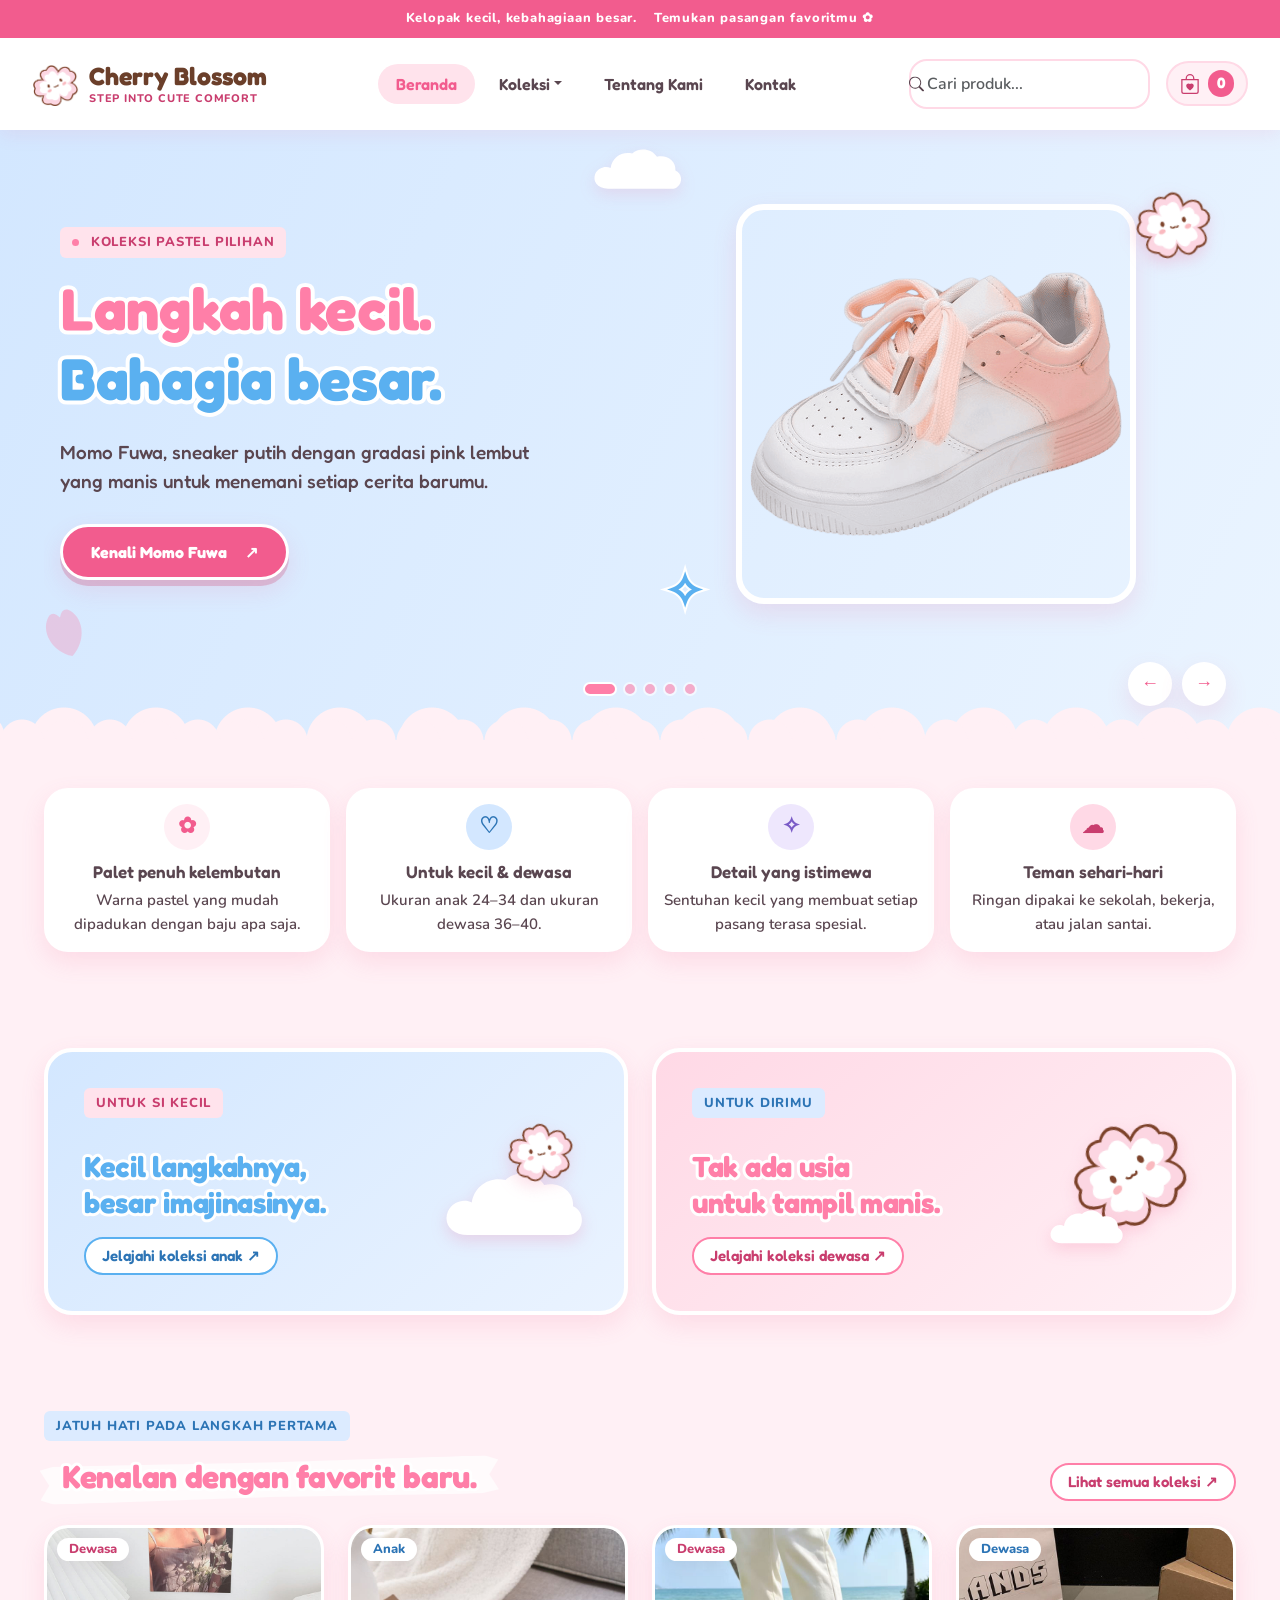
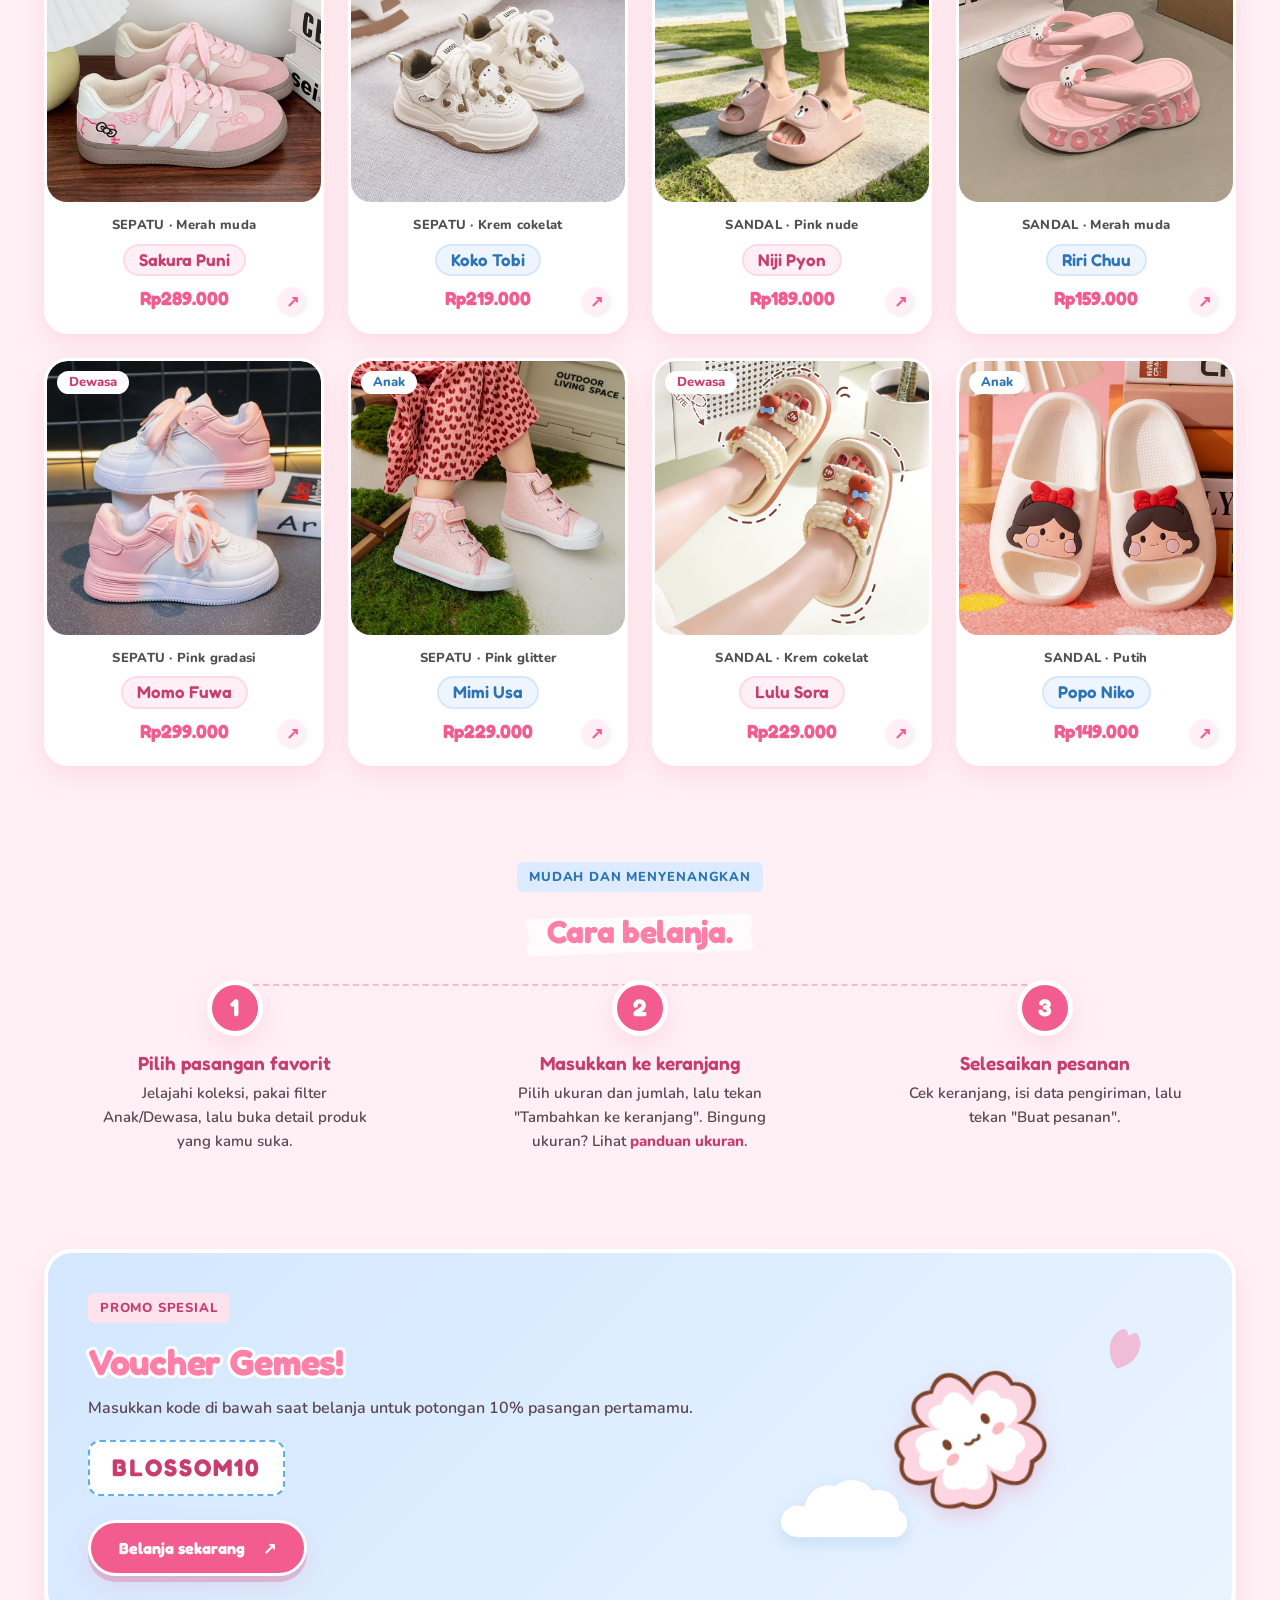
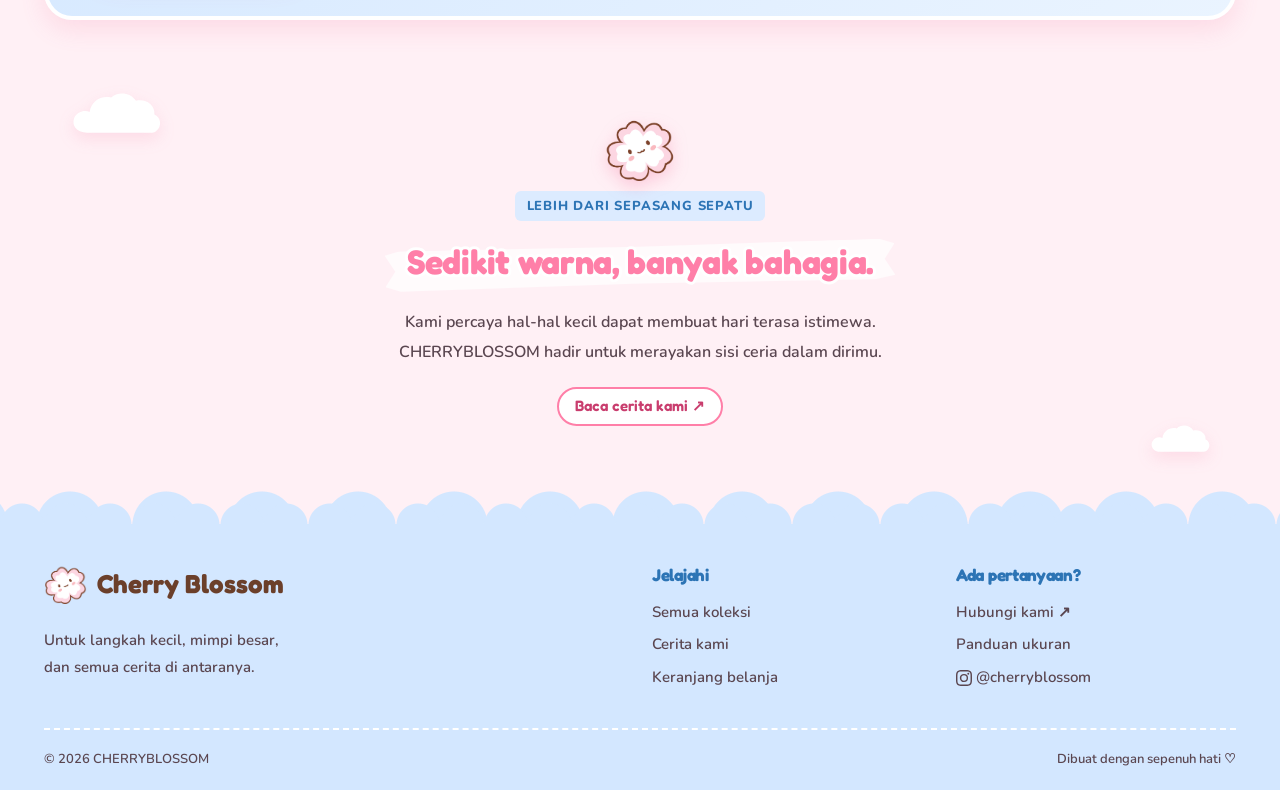
==== commit 2775acea: "hapus link shopee" ====
--- a/index.html
+++ b/index.html
@@ -20,14 +20,13 @@
         <nav class="navbar navbar-expand-lg container">
             <a class="navbar-brand" href="index.html">
                 <img class="brand-logo" src="images/logo.png" alt="Logo Cherry Blossom">
-                <span class="brand-text">Cherry Blossom<span class="brand-sub">LANGKAH MANIS SETIAP HARI</span></span>
+                <span class="brand-text">Cherry Blossom<span class="brand-sub">STEP INTO CUTE COMFORT</span></span>
             </a>
-            <!-- Tombol keranjang: ikon + tulisan (disembunyikan di layar kecil) + jumlah barang -->
-            <a class="bag ms-auto me-2 me-lg-0 order-lg-last" href="keranjang.html" aria-label="Keranjang belanja">
+            <!-- Tombol keranjang: ikon tas bulat + angka jumlah barang (badge di pojok kanan atas) -->
+            <a class="bag ms-auto me-2 me-lg-0 order-lg-last" href="keranjang.html" aria-label="Keranjang" title="Keranjang">
                 <svg xmlns="http://www.w3.org/2000/svg" width="20" height="20" fill="currentColor" class="bi bi-bag-heart" viewBox="0 0 16 16" aria-hidden="true">
                     <path fill-rule="evenodd" d="M10.5 3.5a2.5 2.5 0 0 0-5 0V4h5zm1 0V4H15v10a2 2 0 0 1-2 2H3a2 2 0 0 1-2-2V4h3.5v-.5a3.5 3.5 0 1 1 7 0M14 14V5H2v9a1 1 0 0 0 1 1h10a1 1 0 0 0 1-1M8 7.993c1.664-1.711 5.825 1.283 0 5.132-5.825-3.85-1.664-6.843 0-5.132"/>
                 </svg>
-                <span class="d-none d-md-inline">Keranjang</span>
                 <span id="cart-count" class="bag-count">0</span>
             </a>
             <button class="navbar-toggler" type="button" data-bs-toggle="collapse" data-bs-target="#menu" aria-controls="menu" aria-expanded="false" aria-label="Buka menu">
@@ -36,10 +35,28 @@
             <div class="collapse navbar-collapse" id="menu">
                 <ul class="navbar-nav mx-auto">
                     <li class="nav-item"><a class="nav-link active" href="index.html" aria-current="page">Beranda</a></li>
-                    <li class="nav-item"><a class="nav-link" href="produk.html">Koleksi</a></li>
+                    <li class="nav-item dropdown">
+                        <!-- Dropdown Bootstrap (dibuka oleh bootstrap.bundle.min.js, tanpa JS tambahan) -->
+                        <a class="nav-link dropdown-toggle" href="#" role="button" data-bs-toggle="dropdown" aria-expanded="false">Koleksi</a>
+                        <ul class="dropdown-menu">
+                            <li><a class="dropdown-item" href="produk.html">Semua koleksi</a></li>
+                            <li><a class="dropdown-item" href="produk.html?kategori=Anak">Koleksi anak</a></li>
+                            <li><a class="dropdown-item" href="produk.html?kategori=Dewasa">Koleksi dewasa</a></li>
+                            <li><hr class="dropdown-divider"></li>
+                            <li><a class="dropdown-item" href="panduan-ukuran.html">Panduan ukuran</a></li>
+                        </ul>
+                    </li>
                     <li class="nav-item"><a class="nav-link" href="tentang.html">Tentang Kami</a></li>
                     <li class="nav-item"><a class="nav-link" href="kontak.html">Kontak</a></li>
                 </ul>
+                <!-- Pencarian navbar: mengirim ?cari= ke produk.html -->
+                <form class="nav-search position-relative me-lg-3" action="produk.html" method="get" role="search">
+                    <label for="nav-cari" class="visually-hidden">Cari produk</label>
+                    <svg xmlns="http://www.w3.org/2000/svg" width="15" height="15" fill="currentColor" class="bi bi-search nav-search-icon position-absolute top-50 translate-middle-y" viewBox="0 0 16 16" aria-hidden="true">
+                        <path d="M11.742 10.344a6.5 6.5 0 1 0-1.397 1.398h-.001q.044.06.098.115l3.85 3.85a1 1 0 0 0 1.415-1.414l-3.85-3.85a1 1 0 0 0-.115-.1zM12 6.5a5.5 5.5 0 1 1-11 0 5.5 5.5 0 0 1 11 0"/>
+                    </svg>
+                    <input id="nav-cari" class="form-control" type="search" name="cari" placeholder="Cari produk...">
+                </form>
             </div>
         </nav>
     </header>
@@ -58,101 +75,101 @@
 
                     <!-- Indikator (5 titik di bawah) -->
                     <div class="carousel-indicators">
-                        <button type="button" data-bs-target="#koleksiCarousel" data-bs-slide-to="0" class="active" aria-current="true" aria-label="Koleksi pastel"></button>
-                        <button type="button" data-bs-target="#koleksiCarousel" data-bs-slide-to="1" aria-label="Sandal warna-warni"></button>
-                        <button type="button" data-bs-target="#koleksiCarousel" data-bs-slide-to="2" aria-label="Koleksi anak"></button>
-                        <button type="button" data-bs-target="#koleksiCarousel" data-bs-slide-to="3" aria-label="Koleksi dewasa"></button>
-                        <button type="button" data-bs-target="#koleksiCarousel" data-bs-slide-to="4" aria-label="Produk terbaru"></button>
+                        <button type="button" data-bs-target="#koleksiCarousel" data-bs-slide-to="0" class="active" aria-current="true" aria-label="Momo Fuwa"></button>
+                        <button type="button" data-bs-target="#koleksiCarousel" data-bs-slide-to="1" aria-label="Koko Tobi"></button>
+                        <button type="button" data-bs-target="#koleksiCarousel" data-bs-slide-to="2" aria-label="Niji Pyon"></button>
+                        <button type="button" data-bs-target="#koleksiCarousel" data-bs-slide-to="3" aria-label="Nini Pyoko"></button>
+                        <button type="button" data-bs-target="#koleksiCarousel" data-bs-slide-to="4" aria-label="Sakura Puni"></button>
                     </div>
 
                     <div class="carousel-inner">
 
-                        <!-- Slide 1: koleksi pastel -->
+                        <!-- Slide 1: Momo Fuwa (dewasa) -->
                         <div class="carousel-item active">
                             <div class="row align-items-center g-4">
                                 <div class="col-md-6 hero-copy text-center text-md-start">
                                     <div class="badge eyebrow eyebrow-pink"><span></span> KOLEKSI PASTEL PILIHAN</div>
                                     <h1>Langkah kecil.<br><em>Bahagia besar.</em></h1>
-                                    <p>Sepatu dan sandal semanis harimu.<br>Untuk si kecil, untukmu, untuk setiap cerita baru.</p>
-                                    <a class="btn btn-cherry" href="produk.html">Temukan favoritmu <span>↗</span></a>
+                                    <p>Momo Fuwa, sneaker putih dengan gradasi pink lembut<br>yang manis untuk menemani setiap cerita barumu.</p>
+                                    <a class="btn btn-cherry" href="detail.html?id=momo-fuwa">Kenali Momo Fuwa <span>↗</span></a>
                                 </div>
                                 <div class="col-md-6">
                                     <div class="hero-art">
-                                        <img class="flower f1" src="images/dekor/maskot.svg" alt="" aria-hidden="true">
+                                        <img class="flower f1" src="images/logo.png" alt="" aria-hidden="true">
                                         <span class="flower f2" aria-hidden="true">✧</span>
-                                        <img class="hero-foto" src="images/banner/hero-1.jpg" alt="Sepatu merah muda dengan tali putih dari koleksi pastel">
+                                        <img class="hero-foto" src="images/banner/hero-1.png" alt="Sneaker putih dengan gradasi pink">
                                     </div>
                                 </div>
                             </div>
                         </div>
 
-                        <!-- Slide 2: sandal warna-warni -->
-                        <div class="carousel-item">
-                            <div class="row align-items-center g-4">
-                                <div class="col-md-6 hero-copy text-center text-md-start">
-                                    <div class="badge eyebrow eyebrow-pink">UNTUK HARI YANG BERWARNA</div>
-                                    <h1>Warna lembut.<br><em>Cerita seru.</em></h1>
-                                    <p>Sentuhan pelangi untuk melengkapi<br>momen santaimu yang paling menyenangkan.</p>
-                                    <a class="btn btn-cherry" href="detail.html?id=niji-pyon">Kenali Niji Pyon ↗</a>
-                                </div>
-                                <div class="col-md-6">
-                                    <div class="hero-art">
-                                        <img class="flower f1" src="images/dekor/maskot.svg" alt="" aria-hidden="true">
-                                        <img class="hero-foto" src="images/banner/hero-2.jpg" alt="Sandal dengan tali berwarna pastel">
-                                    </div>
-                                </div>
-                            </div>
-                        </div>
-
-                        <!-- Slide 3: koleksi anak -->
+                        <!-- Slide 2: Koko Tobi (anak) -->
                         <div class="carousel-item">
                             <div class="row align-items-center g-4">
                                 <div class="col-md-6 hero-copy text-center text-md-start">
                                     <div class="badge eyebrow eyebrow-pink">UNTUK SI KECIL</div>
                                     <h1>Langkah mungil.<br><em>Petualangan besar.</em></h1>
-                                    <p>Sepatu dan sandal ringan untuk si kecil<br>yang tak pernah berhenti bermain.</p>
+                                    <p>Koko Tobi, sneaker krem dengan hiasan lucu yang ringan<br>untuk si kecil yang tak pernah berhenti bermain.</p>
                                     <a class="btn btn-cherry" href="produk.html?kategori=Anak">Jelajahi koleksi anak ↗</a>
                                 </div>
                                 <div class="col-md-6">
                                     <div class="hero-art">
-                                        <img class="flower f1" src="images/dekor/maskot.svg" alt="" aria-hidden="true">
-                                        <img class="hero-foto" src="images/banner/hero-3.jpg" alt="Sepatu anak berwarna biru pastel">
+                                        <img class="flower f1" src="images/logo.png" alt="" aria-hidden="true">
+                                        <img class="hero-foto" src="images/banner/hero-3.png" alt="Sneaker anak krem dengan hiasan lucu">
                                     </div>
                                 </div>
                             </div>
                         </div>
 
-                        <!-- Slide 4: koleksi dewasa -->
+                        <!-- Slide 3: Niji Pyon (dewasa) -->
                         <div class="carousel-item">
                             <div class="row align-items-center g-4">
                                 <div class="col-md-6 hero-copy text-center text-md-start">
                                     <div class="badge eyebrow eyebrow-pink">UNTUK DIRIMU</div>
-                                    <h1>Tampil manis.<br><em>Tanpa batas usia.</em></h1>
-                                    <p>Pilihan sepatu dan sandal pastel<br>untuk menemani harimu yang sibuk.</p>
-                                    <a class="btn btn-cherry" href="produk.html?kategori=Dewasa">Jelajahi koleksi dewasa ↗</a>
+                                    <h1>Santai di rumah.<br><em>Tetap menggemaskan.</em></h1>
+                                    <p>Niji Pyon, sandal slide pink nude bermotif beruang<br>yang empuk untuk menemani hari santaimu.</p>
+                                    <a class="btn btn-cherry" href="detail.html?id=niji-pyon">Kenali Niji Pyon ↗</a>
                                 </div>
                                 <div class="col-md-6">
                                     <div class="hero-art">
-                                        <img class="flower f1" src="images/dekor/maskot.svg" alt="" aria-hidden="true">
-                                        <img class="hero-foto" src="images/banner/hero-4.jpg" alt="Sandal dewasa berwarna ungu muda dan merah muda">
+                                        <img class="flower f1" src="images/logo.png" alt="" aria-hidden="true">
+                                        <img class="hero-foto" src="images/banner/hero-4.png" alt="Sandal slide pink bermotif beruang">
                                     </div>
                                 </div>
                             </div>
                         </div>
 
-                        <!-- Slide 5: produk terbaru -->
+                        <!-- Slide 4: Nini Pyoko (anak) -->
                         <div class="carousel-item">
                             <div class="row align-items-center g-4">
                                 <div class="col-md-6 hero-copy text-center text-md-start">
-                                    <div class="badge eyebrow eyebrow-pink">BARU DATANG</div>
-                                    <h1>Si imut baru.<br><em>Siap menemani.</em></h1>
-                                    <p>Kenalan dengan Riri Chuu, sandal merah muda<br>beraksen mint yang ringan dan menggemaskan.</p>
-                                    <a class="btn btn-cherry" href="detail.html?id=riri-chuu">Kenali Riri Chuu ↗</a>
+                                    <div class="badge eyebrow eyebrow-pink">CERIA SETIAP HARI</div>
+                                    <h1>Hijau segar.<br><em>Main makin seru.</em></h1>
+                                    <p>Nini Pyoko, sandal clog anak hijau dengan hiasan alpukat<br>yang ringan dan mudah dipakai sendiri.</p>
+                                    <a class="btn btn-cherry" href="detail.html?id=nini-pyoko">Kenali Nini Pyoko ↗</a>
                                 </div>
                                 <div class="col-md-6">
                                     <div class="hero-art">
-                                        <img class="flower f1" src="images/dekor/maskot.svg" alt="" aria-hidden="true">
-                                        <img class="hero-foto" src="images/banner/hero-5.jpg" alt="Sandal merah muda dengan aksen mint">
+                                        <img class="flower f1" src="images/logo.png" alt="" aria-hidden="true">
+                                        <img class="hero-foto" src="images/banner/hero-2.png" alt="Sandal clog anak hijau dengan hiasan alpukat">
+                                    </div>
+                                </div>
+                            </div>
+                        </div>
+
+                        <!-- Slide 5: Sakura Puni (dewasa) -->
+                        <div class="carousel-item">
+                            <div class="row align-items-center g-4">
+                                <div class="col-md-6 hero-copy text-center text-md-start">
+                                    <div class="badge eyebrow eyebrow-pink">FAVORIT MINGGU INI</div>
+                                    <h1>Manis dipandang.<br><em>Nyaman dipakai.</em></h1>
+                                    <p>Sakura Puni, sneaker pink-putih dengan tali pink<br>yang siap mempermanis gayamu setiap hari.</p>
+                                    <a class="btn btn-cherry" href="detail.html?id=sakura-puni">Kenali Sakura Puni ↗</a>
+                                </div>
+                                <div class="col-md-6">
+                                    <div class="hero-art">
+                                        <img class="flower f1" src="images/logo.png" alt="" aria-hidden="true">
+                                        <img class="hero-foto" src="images/banner/hero-5.png" alt="Sneaker pink dengan garis putih dan tali pink">
                                     </div>
                                 </div>
                             </div>
@@ -235,7 +252,7 @@
                         <!-- Hiasan: awan besar + maskot kecil -->
                         <span class="category-art" aria-hidden="true">
                             <img class="category-awan" src="images/dekor/awan.svg" alt="" aria-hidden="true">
-                            <img class="category-maskot" src="images/dekor/maskot.svg" alt="" aria-hidden="true">
+                            <img class="category-maskot" src="images/logo.png" alt="" aria-hidden="true">
                         </span>
                     </a>
                 </div>
@@ -250,7 +267,7 @@
                         </div>
                         <!-- Hiasan: maskot besar + awan kecil -->
                         <span class="category-art" aria-hidden="true">
-                            <img class="category-maskot" src="images/dekor/maskot.svg" alt="" aria-hidden="true">
+                            <img class="category-maskot" src="images/logo.png" alt="" aria-hidden="true">
                             <img class="category-awan" src="images/dekor/awan.svg" alt="" aria-hidden="true">
                         </span>
                     </a>
@@ -428,7 +445,7 @@
                     <div class="col-md-4 langkah">
                         <span class="langkah-nomor">3</span>
                         <h3>Selesaikan pesanan</h3>
-                        <p class="mb-0">Cek isi keranjang dan totalnya, lalu tekan "Buat pesanan".</p>
+                        <p class="mb-0">Cek keranjang, isi data pengiriman, lalu tekan "Buat pesanan".</p>
                     </div>
                 </div>
             </div>
@@ -454,7 +471,7 @@
                     <div class="col-md-5">
                         <div class="promo-art" aria-hidden="true">
                             <img class="promo-awan" src="images/dekor/awan.svg" alt="" aria-hidden="true">
-                            <img class="promo-maskot" src="images/dekor/maskot.svg" alt="" aria-hidden="true">
+                            <img class="promo-maskot" src="images/logo.png" alt="" aria-hidden="true">
                             <img class="promo-kelopak" src="images/dekor/kelopak.svg" alt="" aria-hidden="true">
                         </div>
                     </div>
@@ -469,7 +486,7 @@
             <img class="decor decor-awan pos-tl d-none d-md-block" src="images/dekor/awan.svg" alt="" aria-hidden="true">
             <img class="decor decor-awan kecil pos-br d-none d-md-block" src="images/dekor/awan.svg" alt="" aria-hidden="true">
 
-            <img class="story-maskot" src="images/dekor/maskot.svg" alt="" aria-hidden="true">
+            <img class="story-maskot" src="images/logo.png" alt="" aria-hidden="true">
             <div class="badge eyebrow">LEBIH DARI SEPASANG SEPATU</div>
             <h2>Sedikit warna, banyak bahagia.</h2>
             <p>Kami percaya hal-hal kecil dapat membuat hari terasa istimewa.<br>CHERRYBLOSSOM hadir untuk merayakan sisi ceria dalam dirimu.</p>
@@ -499,6 +516,13 @@
                     <h2>Ada pertanyaan?</h2>
                     <a href="kontak.html">Hubungi kami ↗</a>
                     <a href="panduan-ukuran.html">Panduan ukuran</a>
+                    <!-- Instagram (dibuka di tab baru) -->
+                    <a class="ig-link" href="https://www.instagram.com/" target="_blank" rel="noopener">
+                        <svg xmlns="http://www.w3.org/2000/svg" width="16" height="16" fill="currentColor" class="bi bi-instagram" viewBox="0 0 16 16" aria-hidden="true">
+                            <path d="M8 0C5.829 0 5.556.01 4.703.048 3.85.088 3.269.222 2.76.42a3.9 3.9 0 0 0-1.417.923A3.9 3.9 0 0 0 .42 2.76C.222 3.268.087 3.85.048 4.7.01 5.555 0 5.827 0 8.001c0 2.172.01 2.444.048 3.297.04.852.174 1.433.372 1.942.205.526.478.972.923 1.417.444.445.89.719 1.416.923.51.198 1.09.333 1.942.372C5.555 15.99 5.827 16 8 16s2.444-.01 3.298-.048c.851-.04 1.434-.174 1.943-.372a3.9 3.9 0 0 0 1.416-.923c.445-.445.718-.891.923-1.417.197-.509.332-1.09.372-1.942C15.99 10.445 16 10.173 16 8s-.01-2.445-.048-3.299c-.04-.851-.175-1.433-.372-1.941a3.9 3.9 0 0 0-.923-1.417A3.9 3.9 0 0 0 13.24.42c-.51-.198-1.092-.333-1.943-.372C10.443.01 10.172 0 7.998 0zm-.717 1.442h.718c2.136 0 2.389.007 3.232.046.78.035 1.204.166 1.486.275.373.145.64.319.92.599s.453.546.598.92c.11.281.24.705.275 1.485.039.843.047 1.096.047 3.231s-.008 2.389-.047 3.232c-.035.78-.166 1.203-.275 1.485a2.5 2.5 0 0 1-.599.919c-.28.28-.546.453-.92.598-.28.11-.704.24-1.485.276-.843.038-1.096.047-3.232.047s-2.39-.009-3.233-.047c-.78-.036-1.203-.166-1.485-.276a2.5 2.5 0 0 1-.92-.598 2.5 2.5 0 0 1-.6-.92c-.109-.281-.24-.705-.275-1.485-.038-.843-.046-1.096-.046-3.233s.008-2.388.046-3.231c.036-.78.166-1.204.276-1.486.145-.373.319-.64.599-.92s.546-.453.92-.598c.282-.11.705-.24 1.485-.276.738-.034 1.024-.044 2.515-.045zm4.988 1.328a.96.96 0 1 0 0 1.92.96.96 0 0 0 0-1.92m-4.27 1.122a4.109 4.109 0 1 0 0 8.217 4.109 4.109 0 0 0 0-8.217m0 1.441a2.667 2.667 0 1 1 0 5.334 2.667 2.667 0 0 1 0-5.334"/>
+                        </svg>
+                        @cherryblossom
+                    </a>
                 </div>
             </div>
             <div class="footer-bottom d-flex flex-column flex-md-row justify-content-between gap-2">
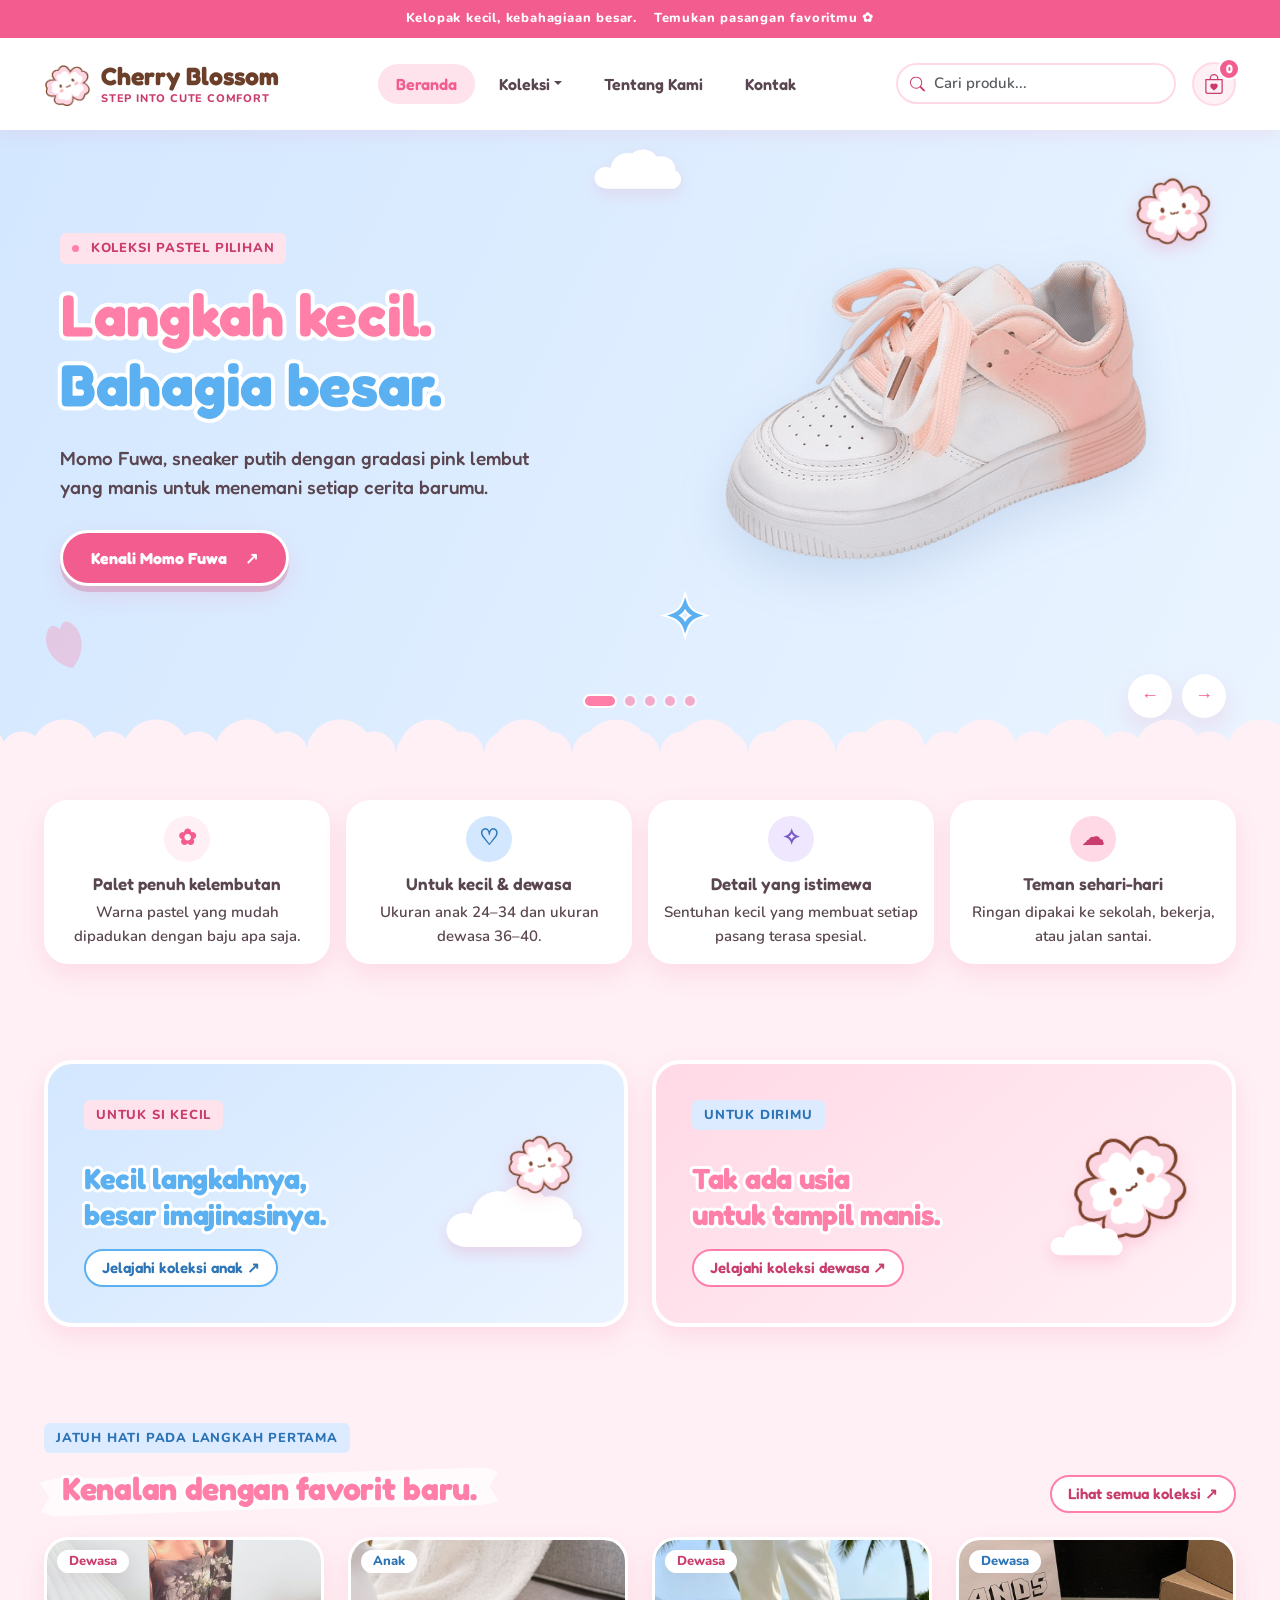
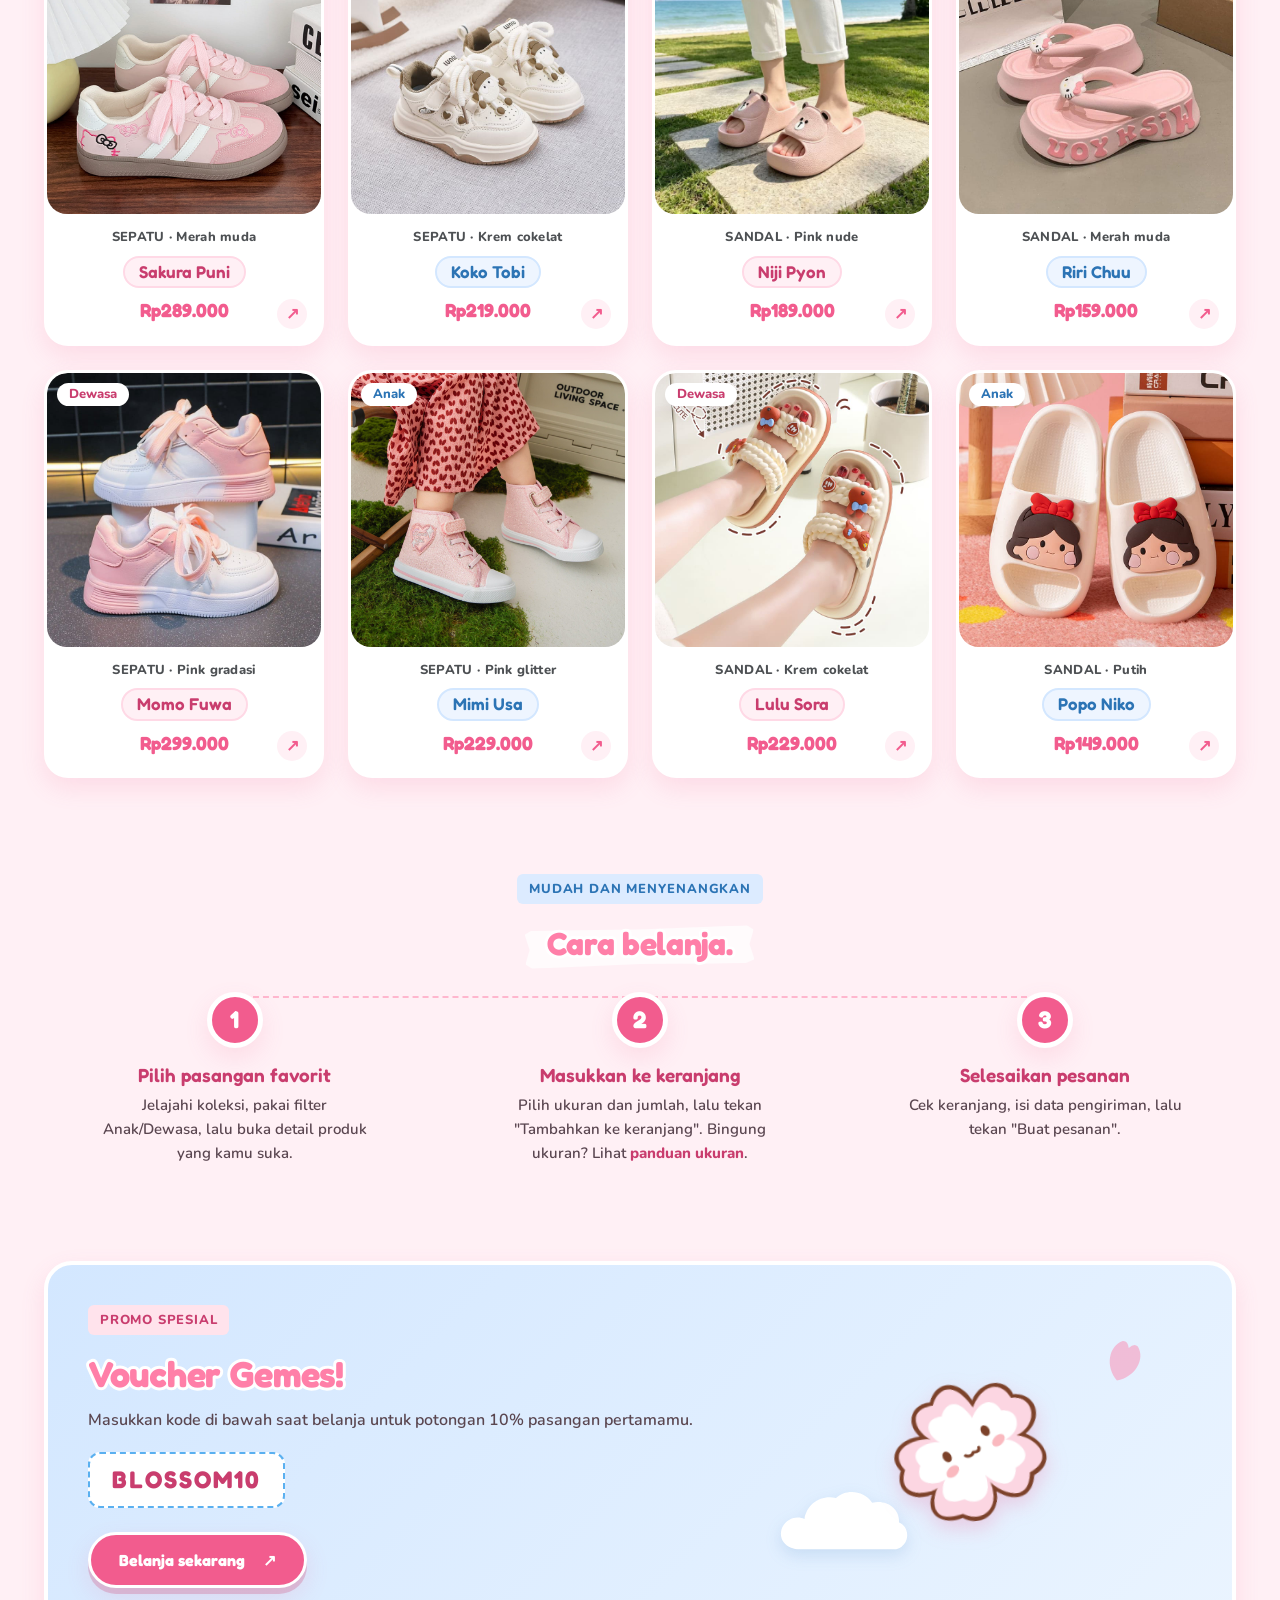
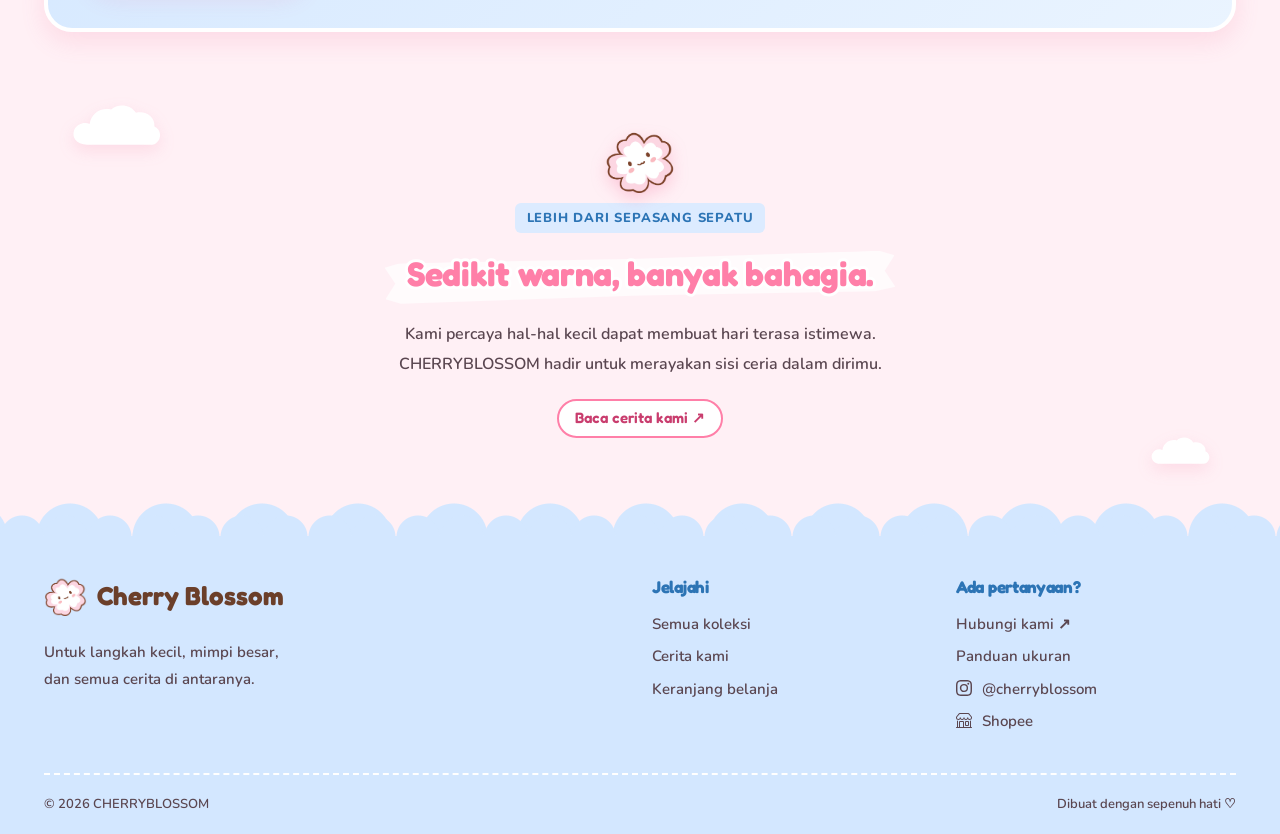
==== commit 2dc17a27: "menambahkan link ig dan toko online" ====
--- a/index.html
+++ b/index.html
@@ -523,6 +523,13 @@
                         </svg>
                         @cherryblossom
                     </a>
+                    <!-- Shopee (dibuka di tab baru) -->
+                    <a class="ig-link" href="https://shopee.co.id/" target="_blank" rel="noopener">
+                        <svg xmlns="http://www.w3.org/2000/svg" width="16" height="16" fill="currentColor" class="bi bi-shop" viewBox="0 0 16 16" aria-hidden="true">
+                            <path d="M2.97 1.35A1 1 0 0 1 3.73 1h8.54a1 1 0 0 1 .76.35l2.609 3.044A1.5 1.5 0 0 1 16 5.37v.255a2.375 2.375 0 0 1-4.25 1.458A2.37 2.37 0 0 1 9.875 8 2.37 2.37 0 0 1 8 7.083 2.37 2.37 0 0 1 6.125 8a2.37 2.37 0 0 1-1.875-.917A2.375 2.375 0 0 1 0 5.625V5.37a1.5 1.5 0 0 1 .361-.976zm1.78 4.275a1.375 1.375 0 0 0 2.75 0 .5.5 0 0 1 1 0 1.375 1.375 0 0 0 2.75 0 .5.5 0 0 1 1 0 1.375 1.375 0 1 0 2.75 0V5.37a.5.5 0 0 0-.12-.325L12.27 2H3.73L1.12 5.045A.5.5 0 0 0 1 5.37v.255a1.375 1.375 0 0 0 2.75 0 .5.5 0 0 1 1 0M1.5 8.5A.5.5 0 0 1 2 9v6h1v-5a1 1 0 0 1 1-1h3a1 1 0 0 1 1 1v5h6V9a.5.5 0 0 1 1 0v6h.5a.5.5 0 0 1 0 1H.5a.5.5 0 0 1 0-1H1V9a.5.5 0 0 1 .5-.5M4 15h3v-5H4zm5-5a1 1 0 0 1 1-1h2a1 1 0 0 1 1 1v3a1 1 0 0 1-1 1h-2a1 1 0 0 1-1-1zm3 0h-2v3h2z"/>
+                        </svg>
+                        Shopee
+                    </a>
                 </div>
             </div>
             <div class="footer-bottom d-flex flex-column flex-md-row justify-content-between gap-2">
--- a/css/style.css
+++ b/css/style.css
@@ -319,6 +319,11 @@
 
 .navbar {
     min-height: 92px;
+    /* Kembalikan jarak samping 12px seperti .container lain
+       (bawaan .navbar Bootstrap membuatnya 0, sehingga badge
+       keranjang keluar dari tepi layar) */
+    padding-left: 12px;
+    padding-right: 12px;
 }
 
 /* Logo: maskot + tulisan "Cherry Blossom" */
@@ -390,23 +395,79 @@
     color: var(--pink-strong);
 }
 
+/* Pencarian kecil di navbar: pill, ikon di dalam kolom */
+.nav-search {
+    width: 280px;   /* layar xl; di 992-1199px dibuat 220px */
+}
+
+.nav-search-icon {
+    left: 14px;
+    color: var(--pink-deep);
+    pointer-events: none;   /* klik tetap mengenai input */
+}
+
+.nav-search .form-control {
+    border-radius: 50px;
+    padding: 7px 14px 7px 36px;
+    font-size: 0.9375rem;
+}
+
+/* Cincin fokus menu navbar: pink (menimpa biru bawaan Bootstrap) */
+.navbar .nav-link:focus-visible {
+    box-shadow: 0 0 0 4px rgba(255, 127, 168, .35);
+}
+
+/* Dropdown "Koleksi": menu putih bersudut bulat, hover pink lembut */
+.navbar .dropdown-menu {
+    border: 0;
+    border-radius: 18px;
+    padding: 8px;
+    box-shadow: var(--shadow-pink);
+}
+
+.navbar .dropdown-item {
+    font-family: 'Fredoka', 'Nunito', sans-serif;
+    font-weight: 600;
+    color: var(--text);
+    border-radius: 12px;
+    padding: 8px 14px;
+}
+
+.navbar .dropdown-item:hover,
+.navbar .dropdown-item:focus {
+    background: var(--pink-soft);
+    color: var(--text);
+}
+
+/* Item halaman yang sedang dibuka (menimpa biru bawaan Bootstrap) */
+.navbar .dropdown-item.active,
+.navbar .dropdown-item:active {
+    background: #FFE3EC;
+    color: var(--pink-strong);
+}
+
+.navbar .dropdown-divider {
+    border-color: var(--pink-soft);
+    margin: 6px 4px;
+}
+
 .navbar-toggler {
     border: 2px solid var(--pink-bg);
     border-radius: 14px;
 }
 
-/* Tombol keranjang: ikon tas + tulisan + angka jumlah barang */
+/* Tombol keranjang: ikon tas di dalam lingkaran 44x44px */
 .bag {
+    position: relative;          /* patokan posisi badge angka */
     display: inline-flex;
     align-items: center;
-    gap: 8px;
-    font-family: 'Fredoka', 'Nunito', sans-serif;
-    font-size: 0.9375rem;
-    font-weight: 600;
+    justify-content: center;
+    width: 44px;
+    height: 44px;
+    flex-shrink: 0;
     background: var(--pink-soft);
     border: 2px solid var(--pink-bg);
-    border-radius: 50px;
-    padding: 7px 12px;
+    border-radius: 50%;
     color: var(--pink-deep);
 }
 
@@ -425,18 +486,27 @@
 /* Angka tetap terbaca: lingkaran putih, angka pink */
 .bag.active .bag-count {
     background: var(--white);
-    color: var(--pink-deep);
-}
-
-/* Angka jumlah barang di dalam lingkaran pink */
+    border-color: var(--pink-strong);
+    color: var(--pink-deep);
+}
+
+/* Badge angka jumlah barang di pojok kanan atas ikon */
 .bag-count {
-    min-width: 26px;
+    position: absolute;
+    top: -6px;
+    right: -6px;
+    min-width: 22px;
+    height: 22px;
+    padding: 0 5px;
     background: var(--pink-strong);
+    border: 2px solid var(--white);
+    border-radius: 50px;
     color: var(--white);
-    padding: 2px 8px;
-    border-radius: 50px;
+    font-family: 'Fredoka', 'Nunito', sans-serif;
+    font-size: 0.75rem;
+    font-weight: 700;
+    line-height: 18px;
     text-align: center;
-    font-weight: 700;
 }
 
 
@@ -507,18 +577,16 @@
     padding: 24px;
 }
 
-/* Foto slide tampil dengan warna asli seperti kartu foto:
-   sudut membulat, garis tepi putih, bayangan lembut. */
+/* Gambar slide: PNG transparan tanpa kotak. object-fit: contain
+   membuat sepatu tampil utuh; bayangan mengikuti bentuk gambar. */
 .hero-foto {
     display: block;
     width: 100%;
-    max-width: 400px;        /* ukuran kartu foto di desktop */
-    aspect-ratio: 1 / 1;     /* selalu persegi, jadi tetap proporsional */
+    aspect-ratio: 1 / 1;     /* tinggi area gambar sama di kelima slide */
+    max-height: 440px;
     margin: 0 auto;
-    object-fit: cover;       /* foto mengisi kotak tanpa gepeng */
-    border: 6px solid var(--white);
-    border-radius: 28px;
-    box-shadow: var(--shadow-pink);
+    object-fit: contain;
+    filter: drop-shadow(0 18px 24px rgba(90, 120, 170, 0.18));
 }
 
 /* Maskot (kanan atas) & bintang ✧ (kiri bawah), tetap di dalam .hero-art */
@@ -546,11 +614,13 @@
 }
 
 /* Indikator carousel: titik pink, yang aktif lebih panjang */
-.hero-section .carousel-indicators {
+.hero-section .carousel-indicators,
+.detail-carousel .carousel-indicators {
     margin-bottom: 18px;
 }
 
-.hero-section .carousel-indicators [data-bs-target] {
+.hero-section .carousel-indicators [data-bs-target],
+.detail-carousel .carousel-indicators [data-bs-target] {
     width: 10px;
     height: 10px;
     border: 2px solid var(--white);
@@ -559,7 +629,8 @@
     opacity: .6;
 }
 
-.hero-section .carousel-indicators .active {
+.hero-section .carousel-indicators .active,
+.detail-carousel .carousel-indicators .active {
     width: 30px;
     border-radius: 10px;
     opacity: 1;
@@ -955,6 +1026,12 @@
     color: var(--pink-strong);
 }
 
+/* Ikon Instagram di depan teks link (footer & info toko) */
+.ig-link svg {
+    vertical-align: -2px;
+    margin-right: 6px;
+}
+
 .footer-bottom {
     border-top: 2px dashed var(--white);
     padding: 20px 0;
@@ -988,8 +1065,20 @@
     pointer-events: none;   /* klik tetap mengenai input */
 }
 
+/* Kolom pencarian: lebar penuh di layar kecil, 280px di lg ke atas */
+.search-box {
+    width: 100%;
+}
+
 .search-box .form-control {
-    padding-left: 44px;     /* beri ruang untuk ikon */
+    padding: 8px 14px 8px 42px;   /* kiri diberi ruang untuk ikon */
+    font-size: 0.9375rem;
+}
+
+@media (min-width: 992px) {
+    .search-box {
+        width: 280px;
+    }
 }
 
 /* Label kecil "Kategori" dan "Jenis" */
@@ -1125,6 +1214,14 @@
     object-fit: cover;
 }
 
+/* Slider foto detail (dibuat js/script.js jika foto lebih dari 1):
+   setiap bagian setinggi kotak foto agar gambar tetap persegi */
+.detail-carousel,
+.detail-carousel .carousel-inner,
+.detail-carousel .carousel-item {
+    height: 100%;
+}
+
 .detail-price {
     font-family: 'Fredoka', 'Nunito', sans-serif;
     font-size: 1.625rem;
@@ -1267,6 +1364,147 @@
 .remove:focus-visible {
     background: var(--pink-soft);
     color: var(--pink-deep);
+}
+
+
+/* ===== 18b. HALAMAN PENGIRIMAN (checkout.html) ===== */
+
+/* Penanda langkah: 1 Keranjang — 2 Pengiriman — 3 Selesai */
+.checkout-steps {
+    gap: 8px;
+}
+
+.checkout-steps li {
+    display: inline-flex;
+    align-items: center;
+    gap: 8px;
+    font-size: 0.9375rem;
+    font-weight: 800;
+    color: var(--text);
+    opacity: .6;
+}
+
+.checkout-steps li a {
+    display: inline-flex;
+    align-items: center;
+    gap: 8px;
+    color: inherit;
+}
+
+/* Garis pendek di antara dua langkah */
+.checkout-steps li + li::before {
+    content: "";
+    width: 28px;
+    height: 2px;
+    background: var(--pink-bg);
+    margin-right: 2px;
+}
+
+/* Lingkaran nomor langkah */
+.step-num {
+    display: inline-flex;
+    align-items: center;
+    justify-content: center;
+    width: 28px;
+    height: 28px;
+    border-radius: 50%;
+    background: var(--white);
+    border: 2px solid var(--pink-bg);
+    font-size: 0.8125rem;
+}
+
+/* Langkah selesai & aktif tampil jelas */
+.checkout-steps .done,
+.checkout-steps .active {
+    opacity: 1;
+}
+
+.checkout-steps .done {
+    color: var(--pink-deep);
+}
+
+.checkout-steps .active {
+    color: var(--pink-strong);
+}
+
+.checkout-steps .done .step-num {
+    background: var(--pink-soft);
+    border-color: var(--pink);
+}
+
+.checkout-steps .active .step-num {
+    background: var(--pink-strong);
+    border-color: var(--pink-strong);
+    color: var(--white);
+}
+
+/* Daftar barang di kartu "Ringkasan pesanan" */
+.order-item {
+    padding: 10px 0;
+    border-bottom: 1px solid var(--pink-soft);
+}
+
+.order-item img {
+    width: 56px;
+    height: 56px;
+    object-fit: cover;
+    border-radius: 14px;
+}
+
+.order-item strong,
+.order-item small {
+    display: block;
+}
+
+.order-item strong {
+    color: var(--pink-deep);
+}
+
+.order-item small {
+    font-size: 0.8125rem;
+}
+
+.order-price {
+    font-weight: 800;
+    font-size: 0.9375rem;
+    white-space: nowrap;
+}
+
+
+/* ===== 18c. POP-UP BERHASIL (modal checkout & kontak) ===== */
+.success-modal {
+    border: 0;
+    border-radius: 28px;
+    background: var(--white);
+    text-align: center;
+}
+
+.success-modal .modal-body {
+    padding: 36px 28px 32px;
+}
+
+.success-maskot {
+    width: 80px;
+    margin-bottom: 12px;
+}
+
+.success-modal .modal-title {
+    font-size: 1.75rem;
+    color: var(--pink-strong);
+    -webkit-text-stroke: 0;
+    margin-bottom: 10px;
+}
+
+.success-modal p {
+    color: var(--text);
+    margin-bottom: 24px;
+}
+
+/* Tombol kedua (outline) setinggi tombol utama */
+.success-modal .btn-outline-cherry {
+    padding: 14px 26px;
+    font-size: 1rem;
+    font-weight: 700;
 }
 
 
@@ -1366,9 +1604,16 @@
     filter: drop-shadow(0 8px 10px rgba(242, 92, 142, .25));
 }
 
+/* Sapaan "Halo, teman blossom!": judul biasa, bukan gaya stiker */
 .contact-info h2 {
-    font-size: 1.875rem;
-    margin-top: 10px;
+    font-family: 'Fredoka', 'Nunito', sans-serif;
+    font-weight: 700;
+    font-size: 1.5rem;
+    line-height: 1.25;
+    color: var(--pink-deep);
+    -webkit-text-stroke: 0;
+    text-shadow: none;
+    margin: 14px 0 8px;
 }
 
 .contact-info p {
@@ -1383,16 +1628,86 @@
 }
 
 
+/* FAQ (Accordion Bootstrap): kartu putih terpisah, sudut bulat.
+   Warna diatur lewat variabel CSS bawaan Bootstrap. */
+.faq {
+    --bs-accordion-border-width: 0;
+    --bs-accordion-bg: var(--white);
+    --bs-accordion-color: var(--text);
+    --bs-accordion-btn-color: var(--text);
+    --bs-accordion-active-color: var(--pink-strong);
+    --bs-accordion-active-bg: var(--pink-soft);
+    --bs-accordion-btn-focus-box-shadow: inset 0 0 0 2px var(--pink);  /* fokus pink, bukan biru */
+    /* Ikon panah bawaan Bootstrap, warnanya diganti pink (stroke) */
+    --bs-accordion-btn-icon: url("data:image/svg+xml,%3csvg xmlns='http://www.w3.org/2000/svg' viewBox='0 0 16 16' fill='none' stroke='%23C93D6E' stroke-linecap='round' stroke-linejoin='round'%3e%3cpath d='m2 5 6 6 6-6'/%3e%3c/svg%3e");
+    --bs-accordion-btn-active-icon: url("data:image/svg+xml,%3csvg xmlns='http://www.w3.org/2000/svg' viewBox='0 0 16 16' fill='none' stroke='%23F25C8E' stroke-linecap='round' stroke-linejoin='round'%3e%3cpath d='m2 5 6 6 6-6'/%3e%3c/svg%3e");
+    margin-top: 16px;
+}
+
+.faq .accordion-item {
+    border-radius: 18px;
+    overflow: hidden;
+    margin-bottom: 10px;
+    box-shadow: var(--shadow-soft);
+}
+
+.faq .accordion-button {
+    font-family: 'Nunito', sans-serif;
+    font-size: 0.9375rem;
+    font-weight: 800;
+    padding: 14px 18px;
+    border-radius: 18px;
+}
+
+.faq .accordion-button:not(.collapsed) {
+    border-radius: 18px 18px 0 0;
+    box-shadow: none;
+}
+
+.faq .accordion-body {
+    font-size: 0.9375rem;
+    padding: 12px 18px 16px;
+}
+
+.faq .accordion-body a {
+    color: var(--pink-deep);
+    font-weight: 800;
+}
+
+/* Checkbox form kontak: centang pink */
+.form-check-input {
+    border: 2px solid var(--pink);
+}
+
+.form-check-input:checked {
+    background-color: var(--pink-strong);
+    border-color: var(--pink-strong);
+}
+
+.form-check-input:focus {
+    border-color: var(--pink);
+    box-shadow: 0 0 0 4px rgba(255, 127, 168, .25);
+}
+
+.form-check-label {
+    font-size: 0.9375rem;
+}
+
+
 /* ===== 20b. ALAMAT TOKO & PETA (kontak.html) ===== */
-.toko-box {
-    background: var(--white);
-    border-radius: 28px;
-    padding: 32px;
-    box-shadow: var(--shadow-pink);
-}
-
-.toko-box h2 {
-    font-size: 1.875rem;
+/* Kotak toko memakai class .promo-banner (lihat bagian Banner promo).
+   Dekorasi maskot & awan "mengintip" di tepi kotak agar tidak
+   menutupi teks maupun peta. */
+.toko-maskot {
+    top: -30px;
+    right: 40px;
+    width: 60px;
+    transform: rotate(10deg);
+}
+
+.toko-awan {
+    bottom: 12px;
+    left: 32px;
 }
 
 .info-toko li {
@@ -1409,7 +1724,7 @@
     display: block;
     width: 100%;
     height: 350px;
-    border: 0;
+    border: 3px solid var(--white);
     border-radius: 24px;
 }
 
@@ -1593,6 +1908,29 @@
 }
 
 
+/* ===== 21b. LAPTOP KECIL (992px - 1199px) =====
+   Navbar memuat logo, menu, pencarian, dan keranjang dalam satu baris,
+   jadi jarak antar menu dan lebar pencarian sedikit dikecilkan. */
+@media (min-width: 992px) and (max-width: 1199px) {
+    .navbar-nav {
+        gap: 0;
+    }
+
+    .navbar .navbar-nav .nav-link {
+        padding: 8px 11px;
+    }
+
+    .nav-search {
+        width: 220px;
+    }
+
+    /* Filter + pencarian produk tetap satu baris */
+    .search-box {
+        width: 240px;
+    }
+}
+
+
 /* ===== 22. TABLET (lebar maksimal 991px) ===== */
 @media (max-width: 991px) {
     .navbar {
@@ -1611,6 +1949,16 @@
 
     .navbar-collapse {
         padding-bottom: 18px;
+    }
+
+    .nav-search {
+        width: 100%;
+    }
+
+    .navbar .dropdown-menu {
+        box-shadow: none;
+        border: 2px solid var(--pink-soft);
+        margin: 4px 0 8px;
     }
 
     .brand-text {
@@ -1689,9 +2037,9 @@
         font-size: 1rem;
     }
 
-    /* Di HP kartu foto lebih kecil agar teks & foto muat */
+    /* Di HP gambar lebih kecil agar teks & gambar muat */
     .hero-foto {
-        max-width: 260px;
+        max-height: 280px;
     }
 
     .f1 {
@@ -1710,7 +2058,6 @@
         font-size: 1.625rem;
     }
 
-    .toko-box,
     .promo-banner {
         padding: 24px 18px;
     }
@@ -1799,7 +2146,7 @@
     }
 
     .filter {
-        padding: 5px 14px;
+        padding: 5px 12px;
     }
 
     /* Label filter selebar sama agar tombol dua baris sejajar */
@@ -1836,6 +2183,20 @@
         min-width: 0;
         white-space: normal;
     }
+
+    /* Penanda langkah checkout: tanpa garis penghubung agar muat satu baris */
+    .checkout-steps li {
+        font-size: 0.875rem;
+        gap: 6px;
+    }
+
+    .checkout-steps li + li::before {
+        display: none;
+    }
+
+    .checkout-steps {
+        gap: 14px;
+    }
 }
 
 
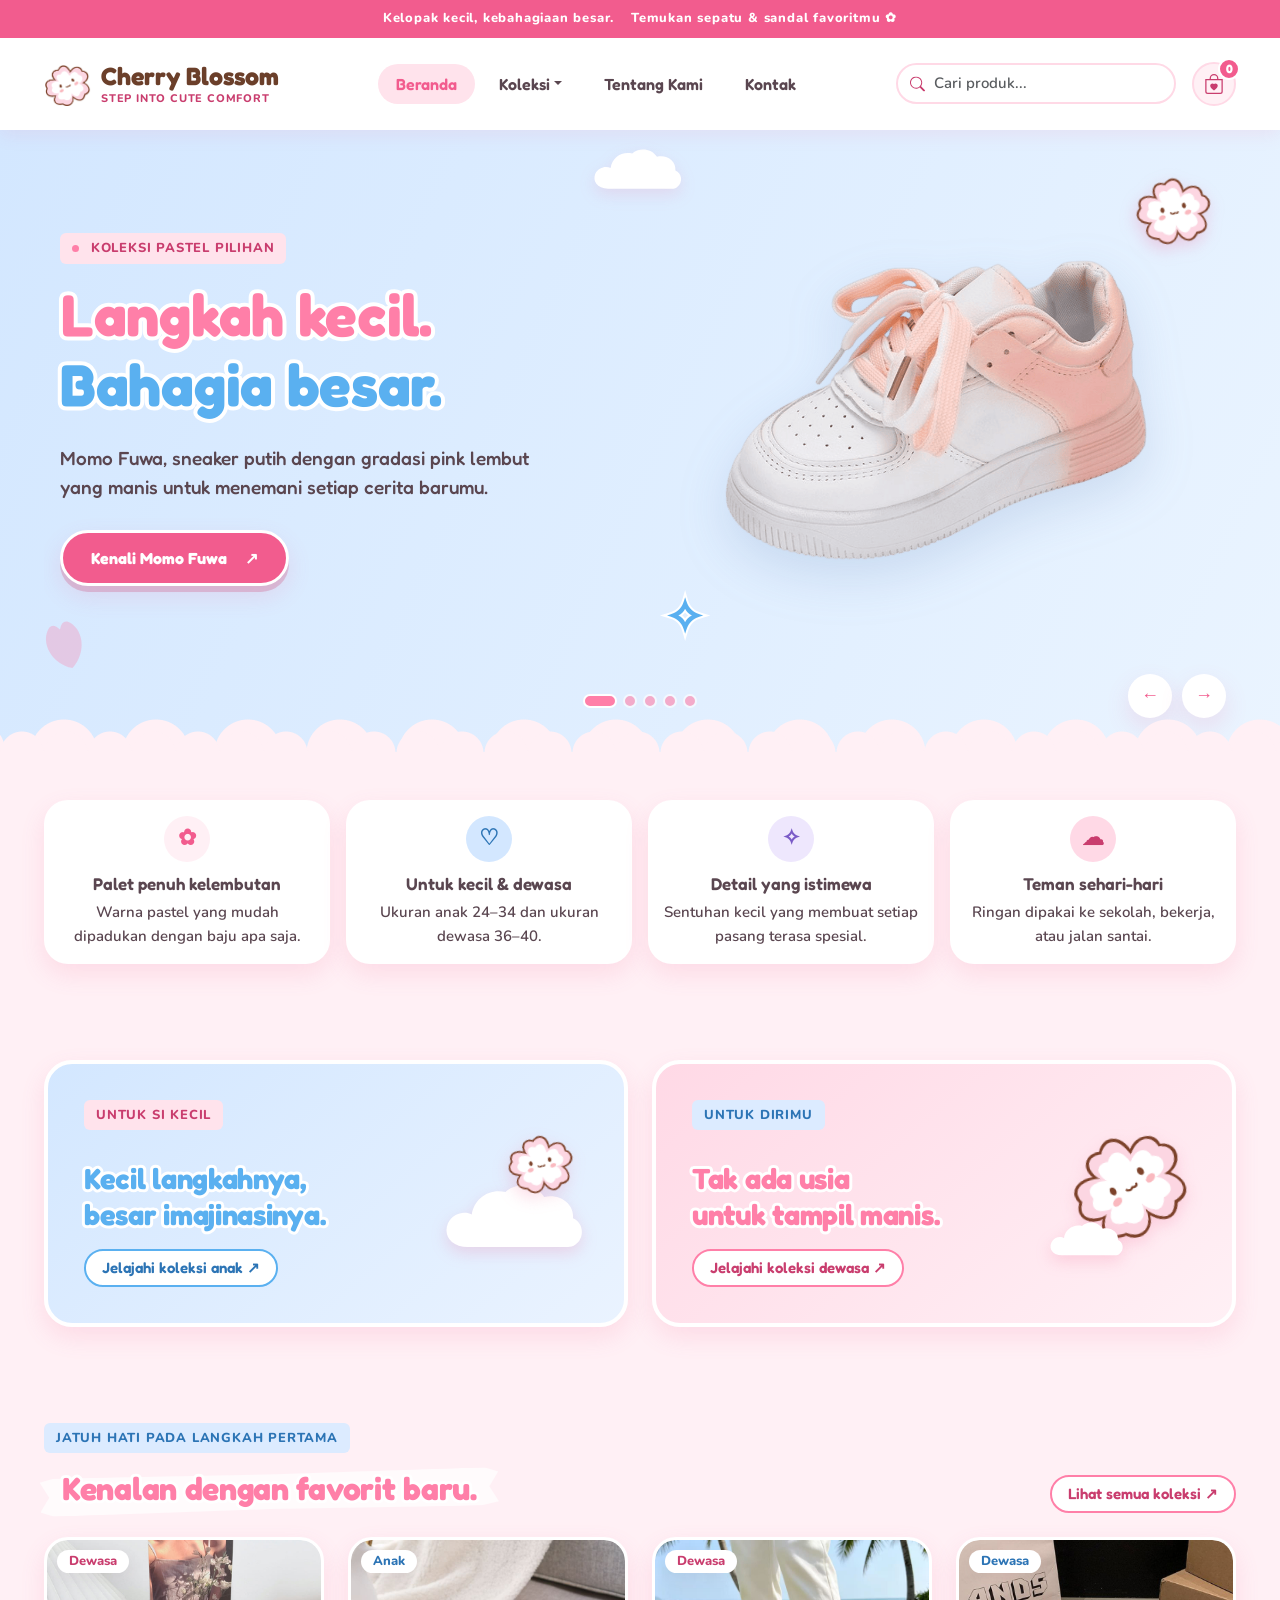
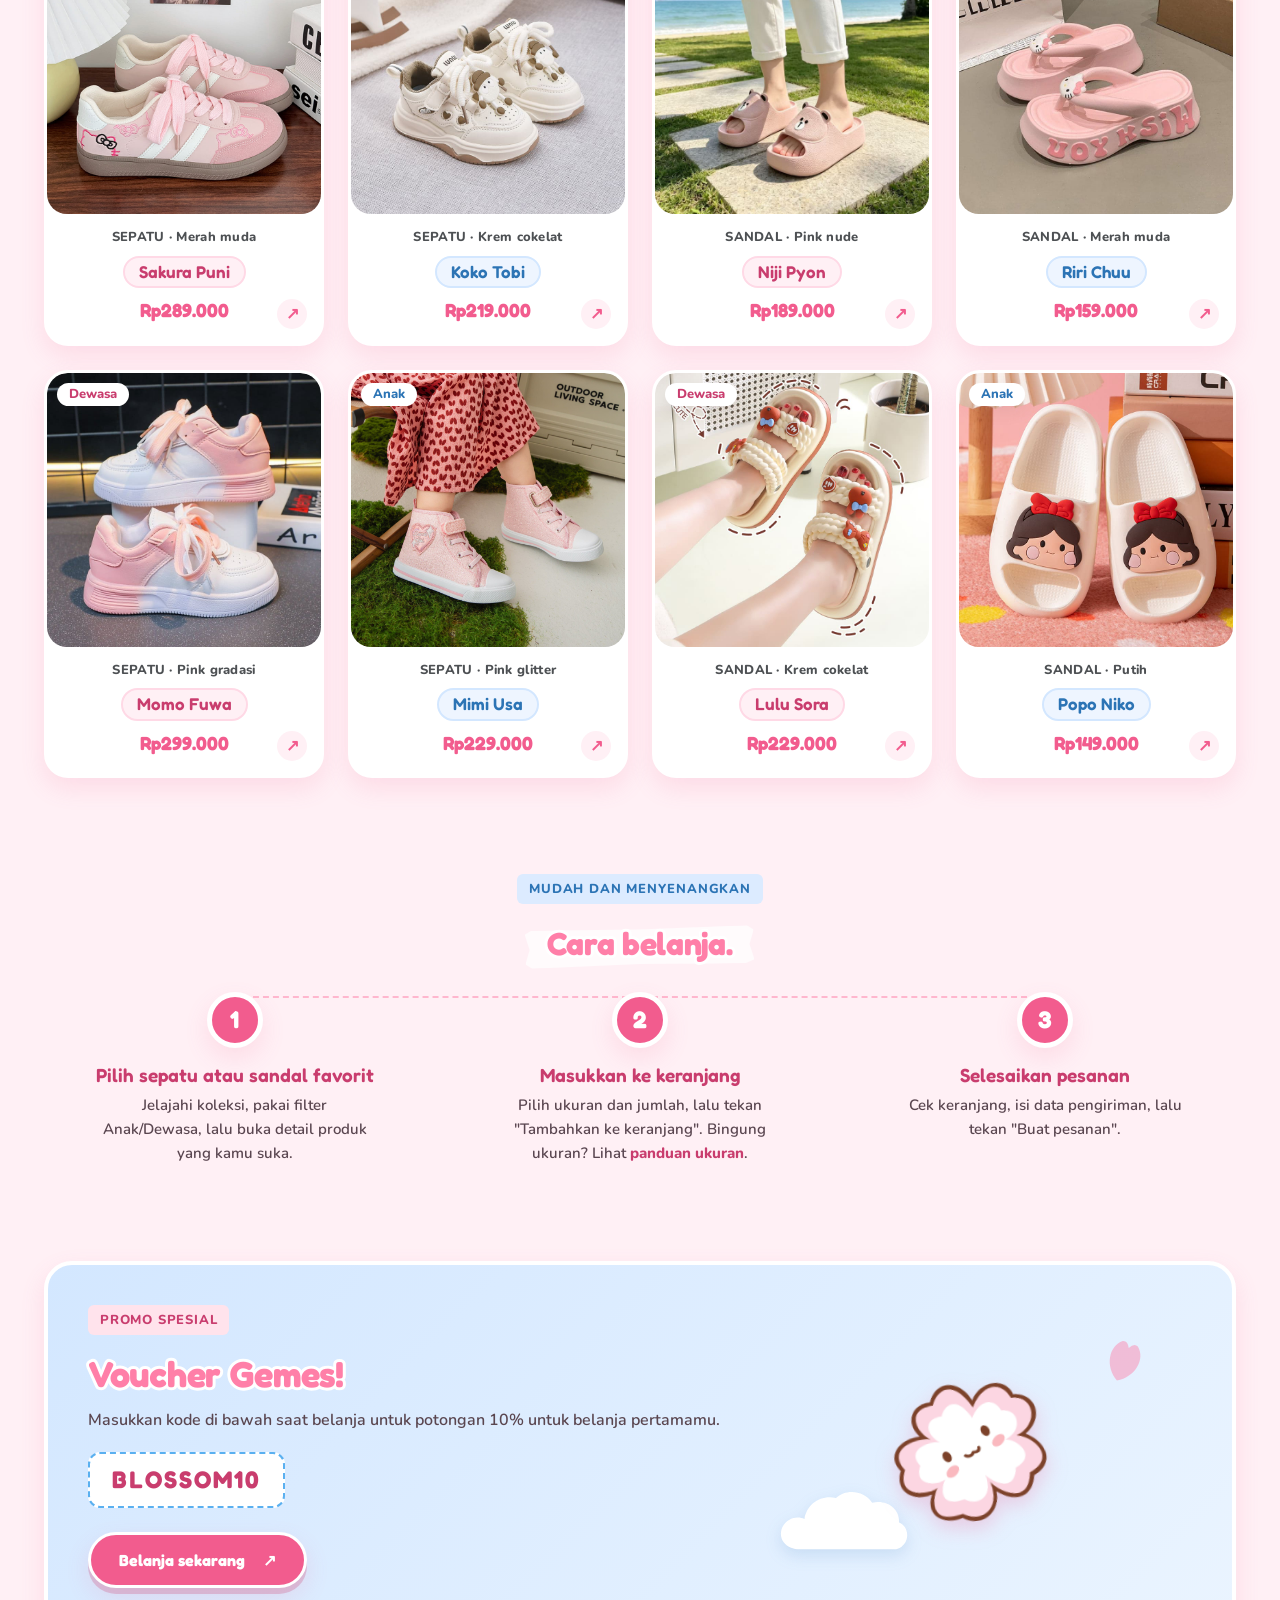
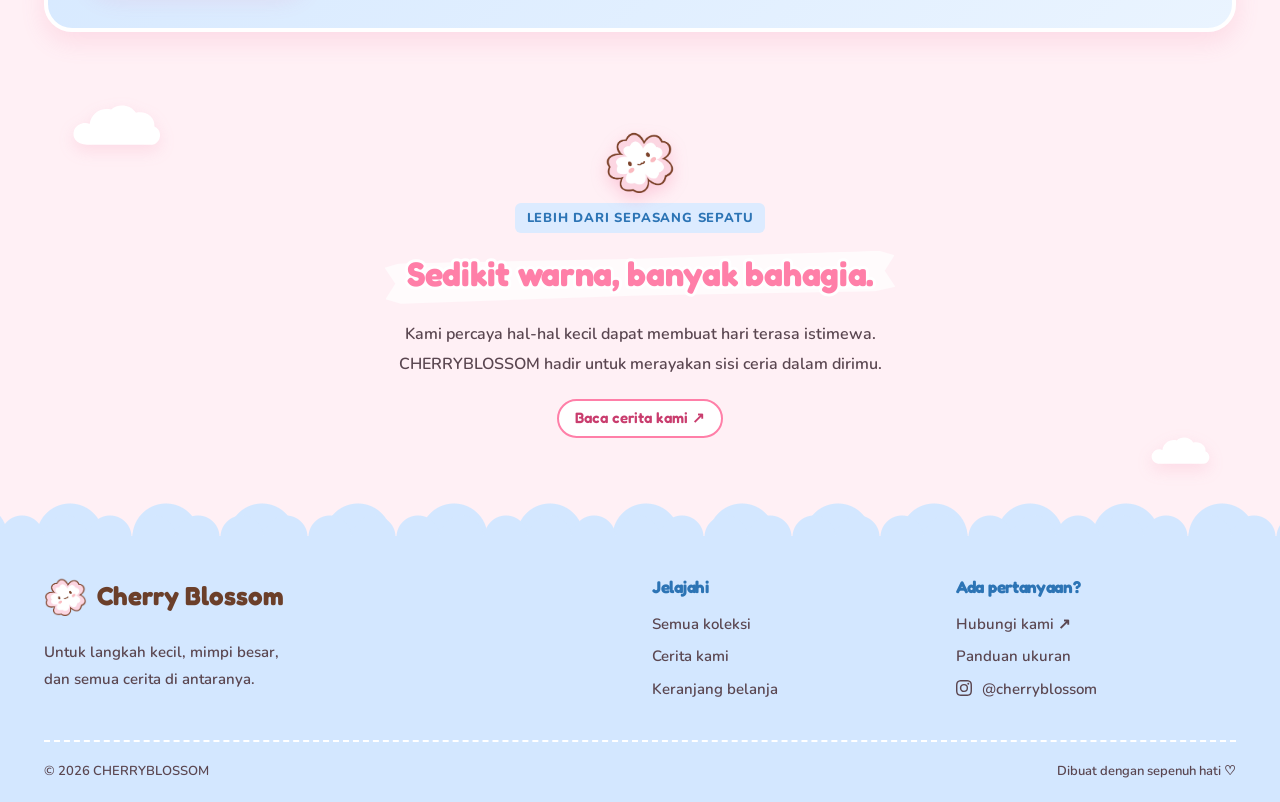
==== commit a91aa12b: "letak tombol form" ====
--- a/index.html
+++ b/index.html
@@ -14,7 +14,7 @@
     <!-- ===== HEADER ===== -->
     <header>
         <!-- ===== PENGUMUMAN ===== -->
-        <div class="announcement">Kelopak kecil, kebahagiaan besar. <span>Temukan pasangan favoritmu ✿</span></div>
+        <div class="announcement">Kelopak kecil, kebahagiaan besar. <span>Temukan sepatu &amp; sandal favoritmu ✿</span></div>
 
         <!-- ===== NAVBAR ===== -->
         <nav class="navbar navbar-expand-lg container">
@@ -434,7 +434,7 @@
                 <div class="row g-4 text-center">
                     <div class="col-md-4 langkah">
                         <span class="langkah-nomor">1</span>
-                        <h3>Pilih pasangan favorit</h3>
+                        <h3>Pilih sepatu atau sandal favorit</h3>
                         <p class="mb-0">Jelajahi koleksi, pakai filter Anak/Dewasa, lalu buka detail produk yang kamu suka.</p>
                     </div>
                     <div class="col-md-4 langkah">
@@ -460,7 +460,7 @@
                     <div class="col-md-7">
                         <div class="badge eyebrow eyebrow-pink">PROMO SPESIAL</div>
                         <h2 id="judul-promo">Voucher Gemes!</h2>
-                        <p>Masukkan kode di bawah saat belanja untuk potongan 10% pasangan pertamamu.</p>
+                        <p>Masukkan kode di bawah saat belanja untuk potongan 10% untuk belanja pertamamu.</p>
                         <div class="kode-promo mb-4">BLOSSOM10</div>
                         <div>
                             <a class="btn btn-cherry" href="produk.html">Belanja sekarang <span>↗</span></a>
@@ -523,13 +523,6 @@
                         </svg>
                         @cherryblossom
                     </a>
-                    <!-- Shopee (dibuka di tab baru) -->
-                    <a class="ig-link" href="https://shopee.co.id/" target="_blank" rel="noopener">
-                        <svg xmlns="http://www.w3.org/2000/svg" width="16" height="16" fill="currentColor" class="bi bi-shop" viewBox="0 0 16 16" aria-hidden="true">
-                            <path d="M2.97 1.35A1 1 0 0 1 3.73 1h8.54a1 1 0 0 1 .76.35l2.609 3.044A1.5 1.5 0 0 1 16 5.37v.255a2.375 2.375 0 0 1-4.25 1.458A2.37 2.37 0 0 1 9.875 8 2.37 2.37 0 0 1 8 7.083 2.37 2.37 0 0 1 6.125 8a2.37 2.37 0 0 1-1.875-.917A2.375 2.375 0 0 1 0 5.625V5.37a1.5 1.5 0 0 1 .361-.976zm1.78 4.275a1.375 1.375 0 0 0 2.75 0 .5.5 0 0 1 1 0 1.375 1.375 0 0 0 2.75 0 .5.5 0 0 1 1 0 1.375 1.375 0 1 0 2.75 0V5.37a.5.5 0 0 0-.12-.325L12.27 2H3.73L1.12 5.045A.5.5 0 0 0 1 5.37v.255a1.375 1.375 0 0 0 2.75 0 .5.5 0 0 1 1 0M1.5 8.5A.5.5 0 0 1 2 9v6h1v-5a1 1 0 0 1 1-1h3a1 1 0 0 1 1 1v5h6V9a.5.5 0 0 1 1 0v6h.5a.5.5 0 0 1 0 1H.5a.5.5 0 0 1 0-1H1V9a.5.5 0 0 1 .5-.5M4 15h3v-5H4zm5-5a1 1 0 0 1 1-1h2a1 1 0 0 1 1 1v3a1 1 0 0 1-1 1h-2a1 1 0 0 1-1-1zm3 0h-2v3h2z"/>
-                        </svg>
-                        Shopee
-                    </a>
                 </div>
             </div>
             <div class="footer-bottom d-flex flex-column flex-md-row justify-content-between gap-2">
--- a/css/style.css
+++ b/css/style.css
@@ -1169,6 +1169,35 @@
     font-size: 0.9375rem;
 }
 
+/* Validasi tanpa JS: warna muncul HANYA setelah pengguna mengisi kolom
+   (:user-invalid / :user-valid), bukan saat halaman baru dibuka */
+.form-control:user-invalid,
+.form-select:user-invalid,
+.form-check-input:user-invalid {
+    border-color: #EB7F8C;
+    box-shadow: 0 0 0 4px rgba(235, 127, 140, .18);
+}
+
+.form-control:user-valid,
+.form-select:user-valid {
+    border-color: #86CFA4;
+}
+
+/* Keterangan kecil merah di bawah kolom yang salah */
+.field-hint {
+    display: none;
+    margin-top: 6px;
+    font-size: 0.8125rem;
+    font-weight: 700;
+    color: #C9414E;
+}
+
+.form-control:user-invalid ~ .field-hint,
+.form-select:user-invalid ~ .field-hint,
+.form-check-input:user-invalid ~ .field-hint {
+    display: block;
+}
+
 /* Pesan hasil (berhasil ditambahkan, form terkirim, dll.) */
 .status-message {
     margin-top: 16px;
@@ -1285,6 +1314,22 @@
     font-weight: 800;
     margin-top: 15px;
     color: var(--blue-deep);
+}
+
+/* Keranjang & checkout: kolom ringkasan menempel di bawah header (tinggi header ±130px).
+   z-index rendah agar menu dropdown navbar tetap tampil di atasnya */
+.summary-sticky {
+    top: 150px;
+    z-index: 1;
+}
+
+/* Teks kecil di bawah tombol "Buat pesanan" */
+.summary .summary-note {
+    margin: 10px 0 0;
+    font-size: 0.8125rem;
+    font-weight: 600;
+    color: var(--text);
+    text-align: center;
 }
 
 /* Kotak pesan saat kosong (keranjang / hasil pencarian) */
